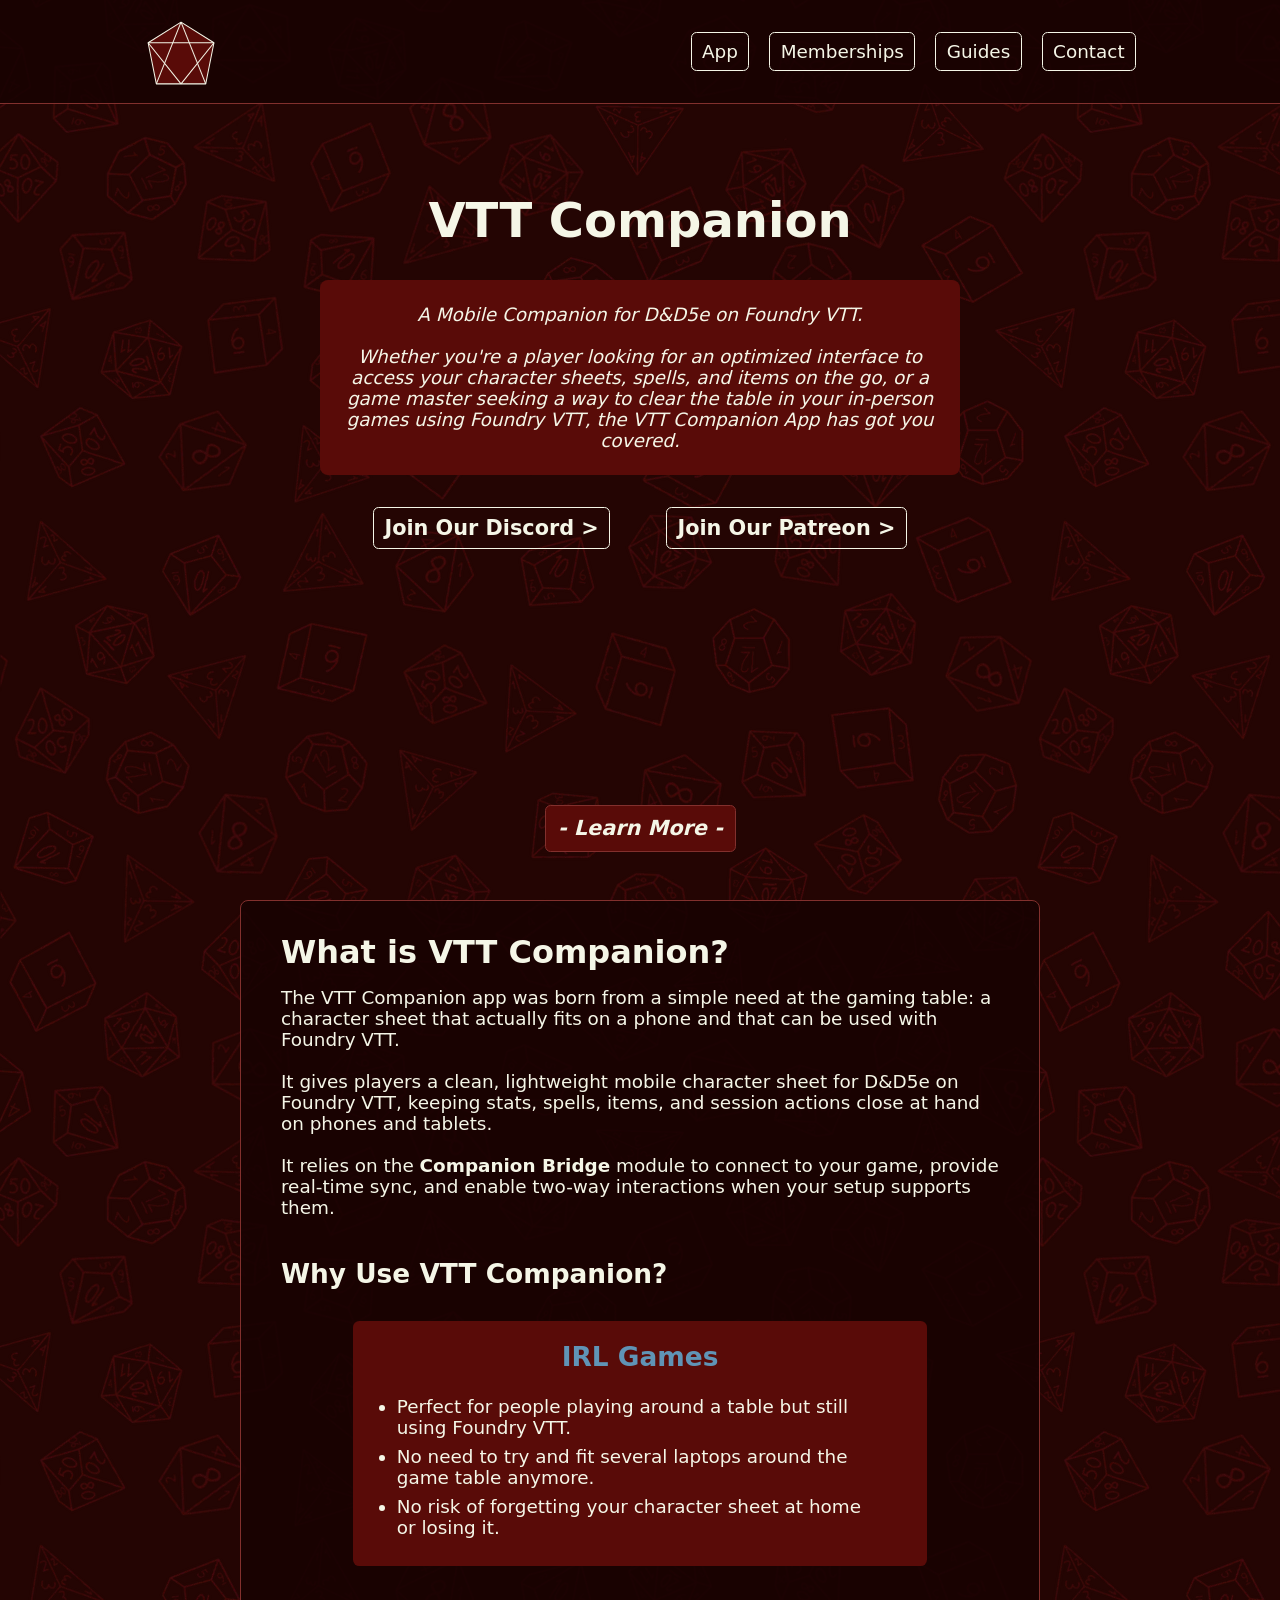
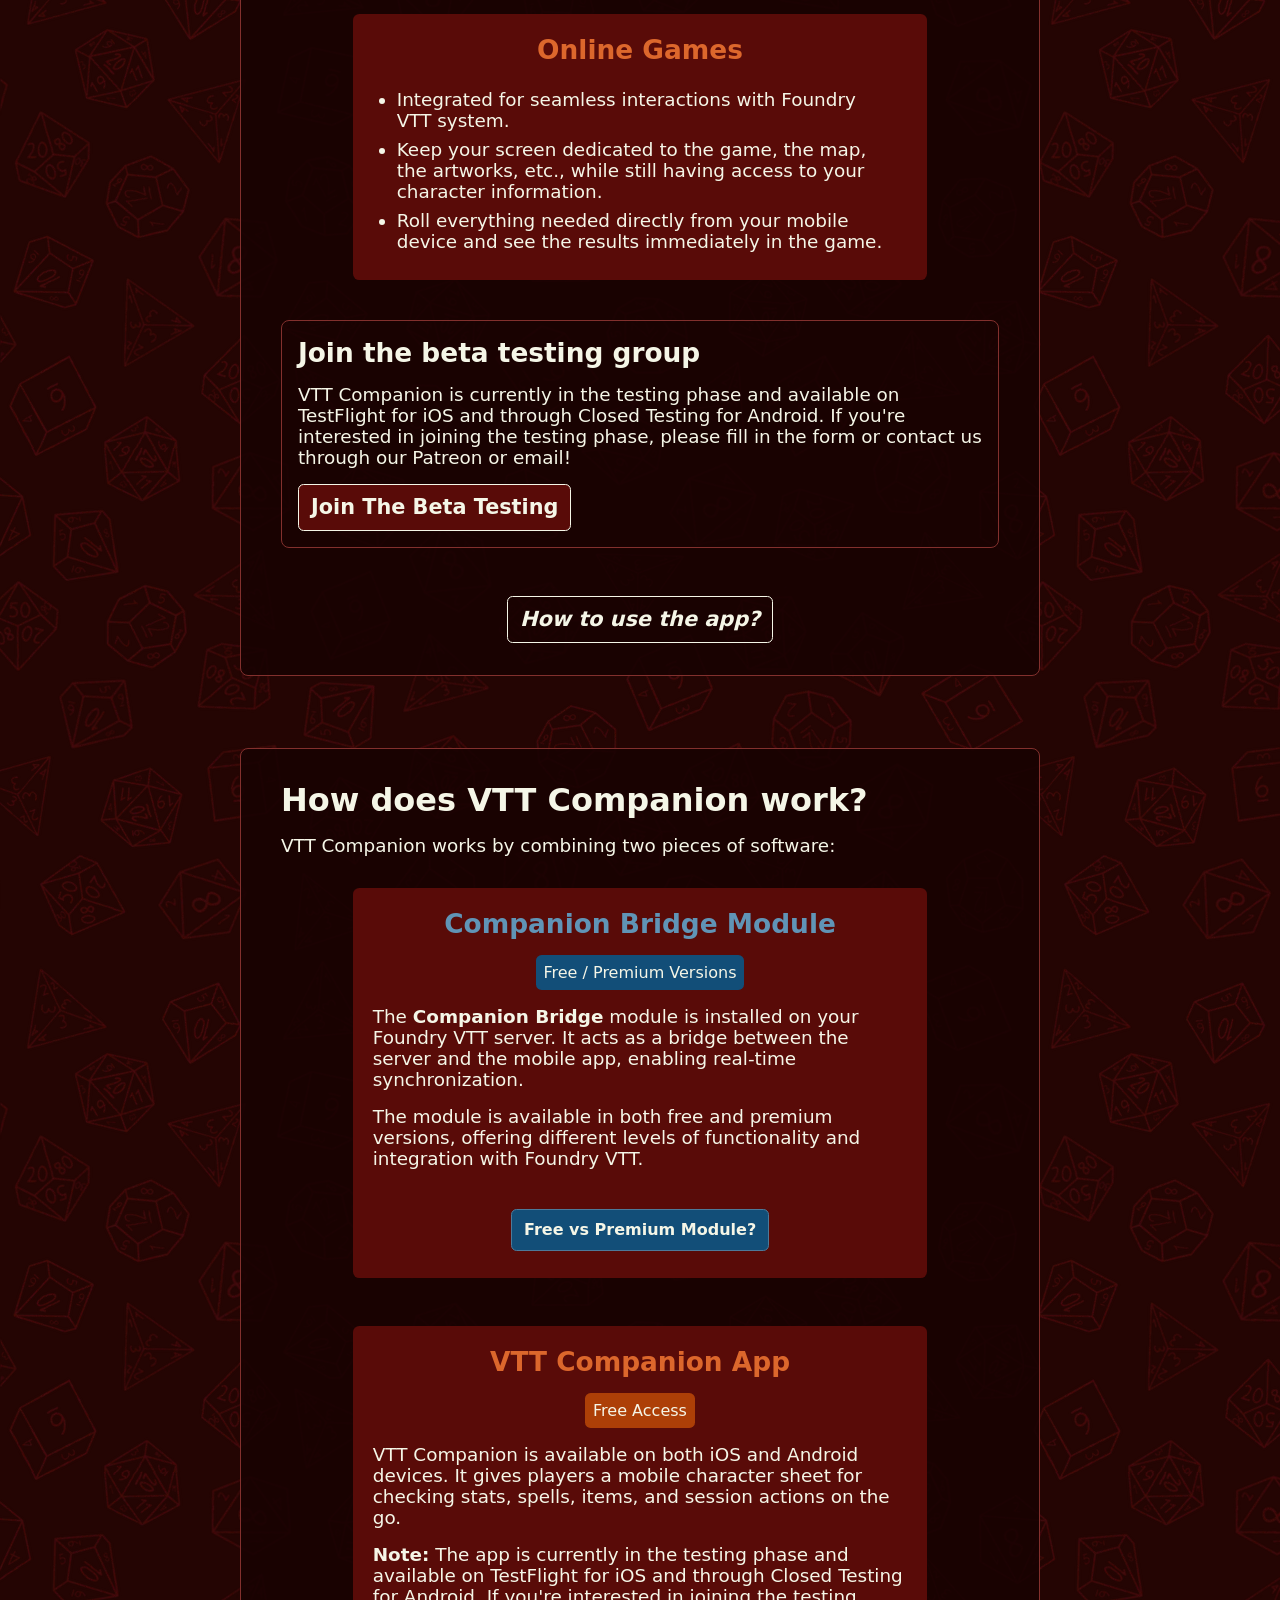
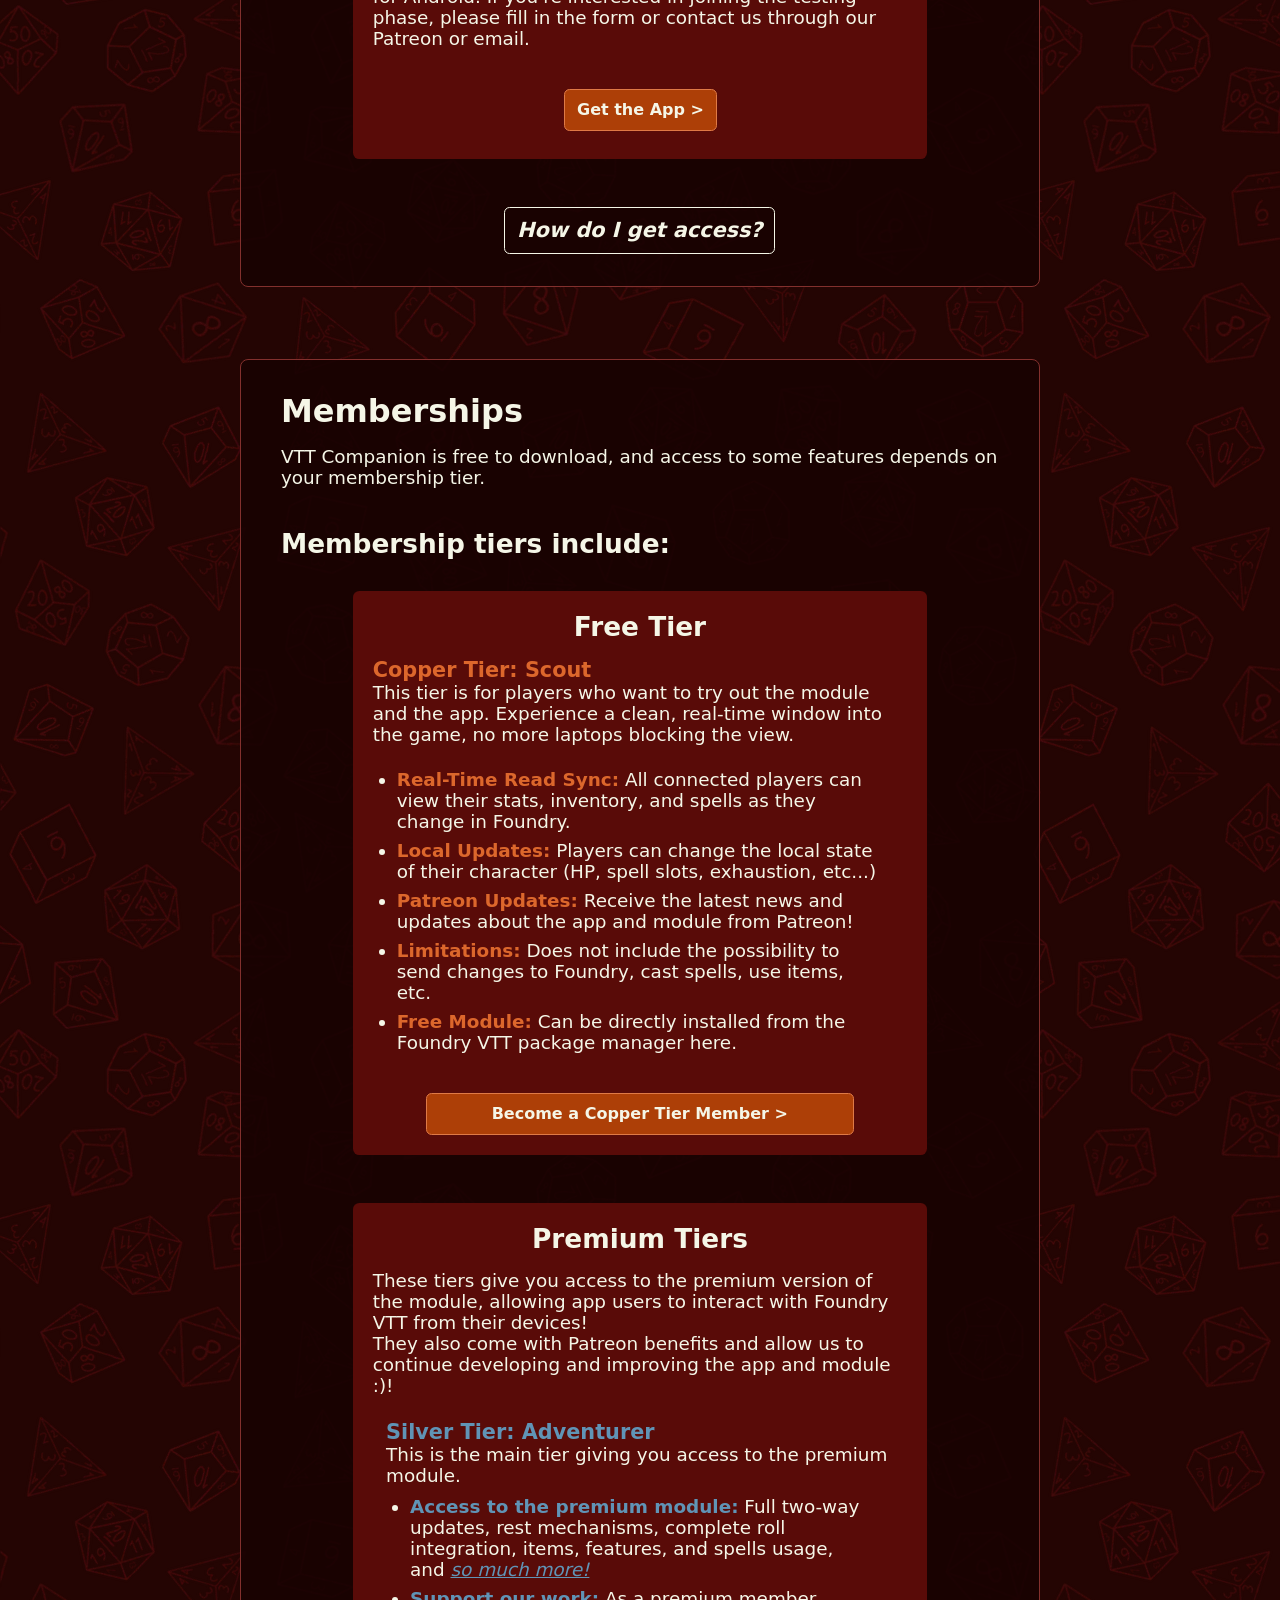
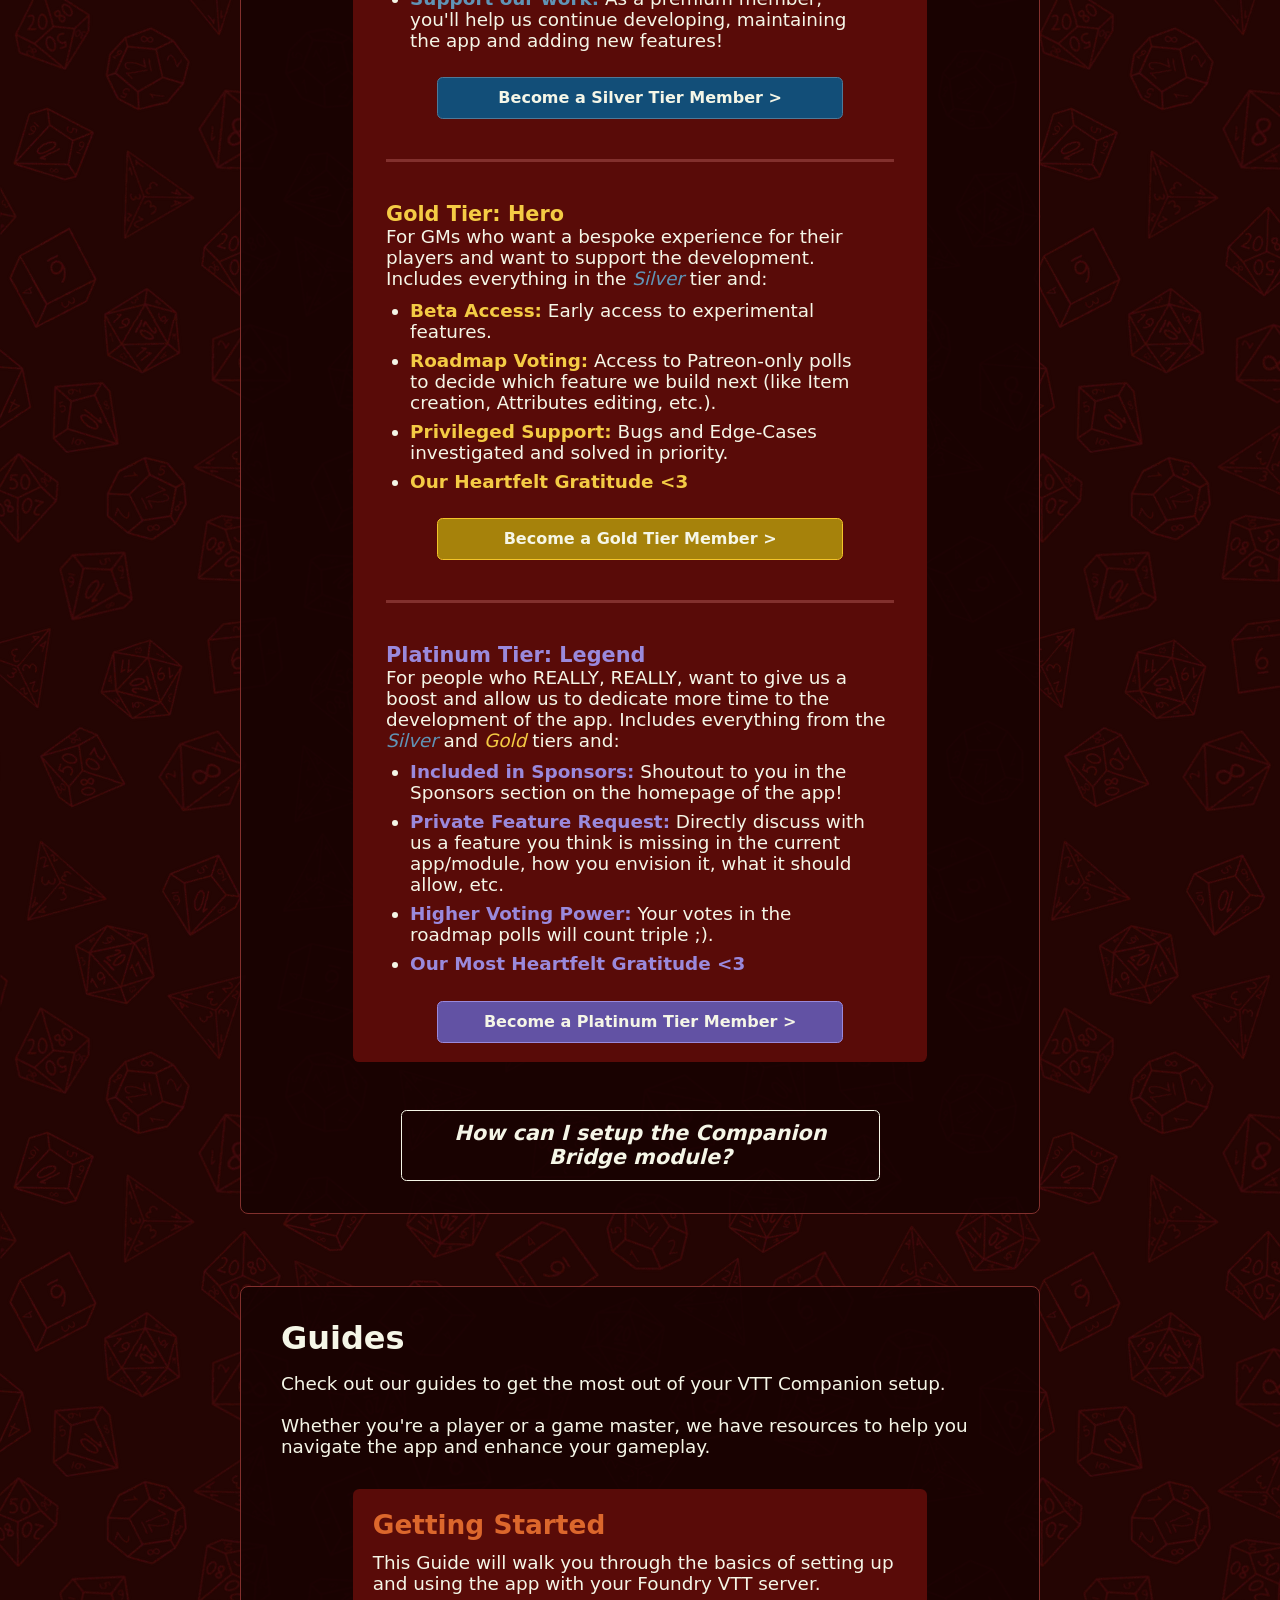
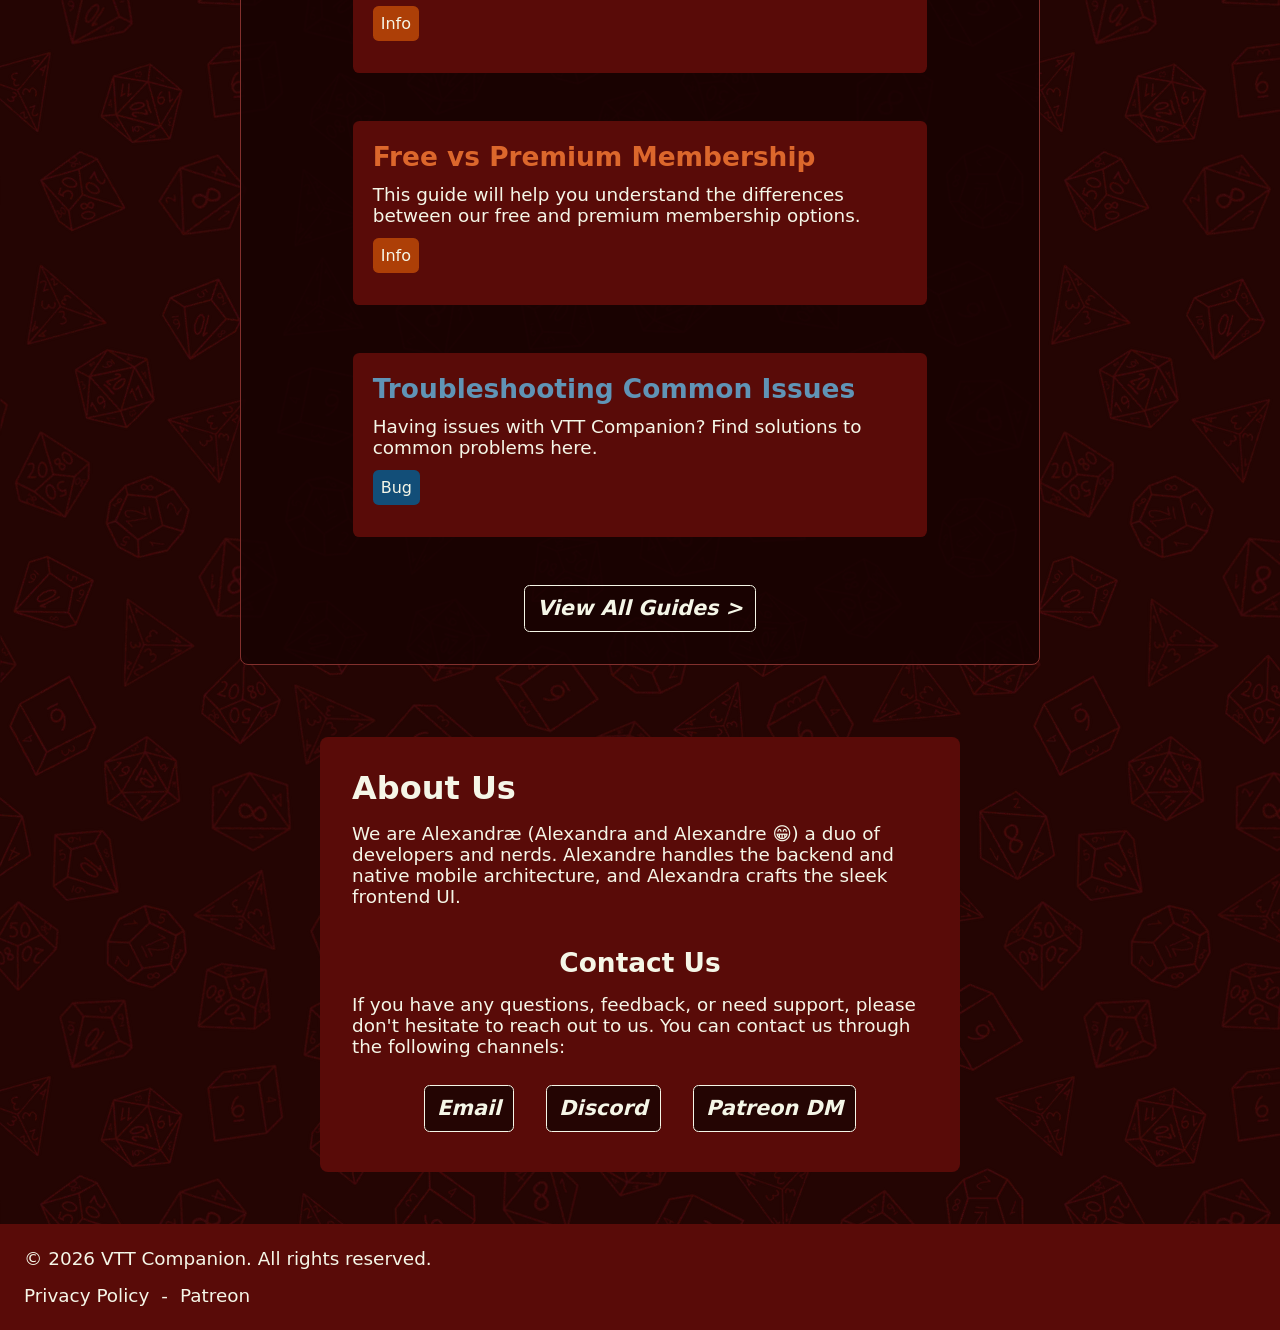
==== index.html @ 0460a2d2 "updated patreon link" ====
<!DOCTYPE html>
<html lang="en">
<head>
    <meta charset="UTF-8">
    <meta name="viewport" content="width=device-width, initial-scale=1.0" />
    <link rel="stylesheet" href="styles-min.css?v=3" />
    <title>VTT Companion</title>
    <meta name="description" content="The mobile character sheet for Foundry VTT DnD5e players. Access your stats, spells, and items on an interface designed specifically for phones and tablets." />
    <link rel="icon" type="image/svg+xml" href="img/logo.svg">
    <meta name="theme-color" content="var(--bg-color)">
</head>

<body>
    <main>
        <section id="home-hero">
            <div class="home-hero-content-main">
                <header>
                    <div id="logo-login" class="logo">
                        <svg viewBox="10 -5 175 175" xmlns="http://www.w3.org/2000/svg" aria-label="VTT Companion Logo" >
                            <g fill="var(--accent-bg-1)" stroke="var(--body-txt)" stroke-width="2.5" stroke-linejoin="round" >
                                <!-- D20 Outline -->
                                <polygon points="100,10 180,60 160,160 40,160 20,60" />
                                <!-- Inner lines -->
                                <line x1="100" y1="10" x2="40" y2="160" />
                                <line x1="100" y1="10" x2="160" y2="160" />
                                <line x1="20" y1="60" x2="180" y2="60" />
                                <line x1="20" y1="60" x2="100" y2="160" />
                                <line x1="180" y1="60" x2="100" y2="160" />
                            </g>

                            <!-- Center letters -->
                            <!-- <g fill="var(--body-txt)" font-weight="450" text-anchor="middle" dominant-baseline="middle">
                                <text x="100" y="82">V</text>
                                <text x="100" y="107">C</text>
                                <text x="100" y="132">S</text>
                            </g> -->
                        </svg>
                    </div>
                    
                    <nav>
                        <!-- <a href="index.html" class="nav-btn">Home</a> -->
                        <a href="#home-info" class="nav-btn">App</a>
                        <a href="#home-memberships" class="nav-btn">Memberships</a>
                        <a href="#home-guides" class="nav-btn">Guides</a>
                        <a href="#home-about-contact" class="nav-btn">Contact</a>
                    </nav>
                </header>

                <h1 class="hero-title">VTT Companion</h1>
                <p class="hero-subtitle">
                    A Mobile Companion for D&D5e on Foundry VTT.
                    <br><br>
                    Whether you're a player looking for an optimized interface to access your character sheets, spells, and items on the go, or a game master seeking a way to clear the table in your in-person games using Foundry VTT, the VTT Companion App has got you covered.
                </p>

                <div class="hero-btns">
                    <a href="https://discord.gg/ZnS2VMjq" target="_blank" class="a-btn nav-btn">Join Our Discord ></a>
                    <a href="https://www.patreon.com/vttcompanionapp" target="_blank" class="a-btn nav-btn">Join Our Patreon ></a>
                </div>
                
            </div>

            <a href="#home-info" class="a-btn next-btn">- Learn More -</a>
        </section>

        <section id="home-info">
            <div class="home-sections">
                <h2 class="home-section-intro-title">What is VTT Companion?</h2>
                <p>
                    The VTT Companion app was born from a simple need at the gaming table: a character sheet that actually fits on a phone and that can be used with Foundry VTT.
                    <br><br>
                    It gives players a clean, lightweight mobile character sheet for D&D5e on Foundry VTT, keeping stats, spells, items, and session actions close at hand on phones and tablets.
                    <br><br>
                    It relies on the <span class="bold">Companion Bridge</span> module to connect to your game, provide real-time sync, and enable two-way interactions when your setup supports them.
                </p>
            </div>

            <div class="home-sections">
                <h3 class="home-section-intro-title">Why Use VTT Companion?</h3>
                <div class="home-section-details">
                    <div class="home-section-details-section">
                        <h3 class="home-section-details-section-title title1">IRL Games</h3>
                        <ul class="home-section-details-section-list">
                            <li>Perfect for people playing around a table but still using Foundry VTT.</li>
                            <li>No need to try and fit several laptops around the game table anymore.</li>
                            <li>No risk of forgetting your character sheet at home or losing it.</li>
                        </ul>
                    </div>

                    <div class="home-section-details-section">
                        <h3 class="home-section-details-section-title title2">Online Games</h3>
                        <ul class="home-section-details-section-list">
                            <li>Integrated for seamless interactions with Foundry VTT system.</li>
                            <li>Keep your screen dedicated to the game, the map, the artworks, etc., while still having access to your character information.</li>
                            <li>Roll everything needed directly from your mobile device and see the results immediately in the game.</li>
                        </ul>
                    </div>
                </div>
            </div>

            <div class="home-sections beta-section">
                <h3 class="home-section-intro-title">Join the beta testing group</h3>
                <p>
                    VTT Companion is currently in the testing phase and available on TestFlight for iOS and through Closed Testing for Android. If you're interested in joining the testing phase, please fill in the form or contact us through our Patreon or email!
                </p>

                <a href="https://tally.so/r/2EJdXp" target="_blank" class="a-btn btn5 beta-btn">Join The Beta Testing</a>
            </div>

            <a href="#home-use" class="a-btn next-btn">How to use the app?</a>
        </section>

        <section id="home-use">
            <div class="home-sections">
                <h2 class="home-section-intro-title">How does VTT Companion work?</h2>
                <p>VTT Companion works by combining two pieces of software:</p>
            
                <div class="home-section-details">
                    <div class="home-section-details-section">
                        <h3 class="home-section-details-section-title title1">Companion Bridge Module</h3>
                        <p class="tag tag1">Free / Premium Versions</p>
                        <p>The <span class="bold">Companion Bridge</span> module is installed on your Foundry VTT server. It acts as a bridge between the server and the mobile app, enabling real-time synchronization.</p>
                        <p>The module is available in both free and premium versions, offering different levels of functionality and integration with Foundry VTT.</p>
                        <a href="free-vs-premium.html" class="a-btn btn1" target="_blank">Free vs Premium Module?</a>
                    </div>

                    <div class="home-section-details-section">
                        <h3 class="home-section-details-section-title title2">VTT Companion App</h3>
                        <p class="tag tag2">Free Access</p>
                        <p>VTT Companion is available on both iOS and Android devices. It gives players a mobile character sheet for checking stats, spells, items, and session actions on the go.</p>
                        <p><span class="bold">Note:</span> The app is currently in the testing phase and available on TestFlight for iOS and through Closed Testing for Android. If you're interested in joining the testing phase, please fill in the form or contact us through our Patreon or email.</p>
                        <a href="#home-about-contact" class="a-btn btn2">Get the App ></a>
                    </div>
                </div>
            </div>

            <a href="#home-memberships" class="a-btn next-btn">How do I get access?</a>
        </section>

        <section id="home-memberships">
            <div class="home-sections">
                <h2 class="home-section-intro-title">Memberships</h2>
                <p>VTT Companion is free to download, and access to some features depends on your membership tier.</p>
            </div>

            <div class="home-sections">
                <h3 class="home-section-intro-title">Membership tiers include:</h3>
                <div class="home-section-details">
                    <div class="home-section-details-section">
                        <h3 class="home-section-details-section-title">Free Tier</h3>
                        <p><span class="bold title2 h4">Copper Tier: Scout</span><br>This tier is for players who want to try out the module and the app. Experience a clean, real-time window into the game, no more laptops blocking the view.</p>
                        <ul class="home-section-details-section-list">
                            <li><span class="title2 bold">Real-Time Read Sync:</span> All connected players can view their stats, inventory, and spells as they change in Foundry.</li>
                            <li><span class="title2 bold">Local Updates:</span> Players can change the local state of their character (HP, spell slots, exhaustion, etc...)</li>
                            <li><span class="title2 bold">Patreon Updates:</span> Receive the latest news and updates about the app and module from Patreon!</li>
                            <li><span class="title2 bold">Limitations:</span> Does not include the possibility to send changes to Foundry, cast spells, use items, etc.</li>
                            <li><span class="title2 bold">Free Module:</span> Can be directly installed from the Foundry VTT package manager <a href="https://foundryvtt.com/packages/companion-bridge-free" target="_blank">here</a>.</li>
                        </ul>
                        <a href="https://www.patreon.com/15740411/join" target="_blank" class="a-btn btn2">Become a Copper Tier Member ></a>
                    </div>

                    <div class="home-section-details-section">
                        <h3 class="home-section-details-section-title">Premium Tiers</h3>
                        <p>
                            These tiers give you access to the premium version of the module, allowing app users to interact with Foundry VTT from their devices!
                            <br>
                            They also come with Patreon benefits and allow us to continue developing and improving the app and module :)!
                        </p>

                        <div class="tiers-section margin-top-minus">
                            <p><span class="bold title1 h4">Silver Tier: Adventurer</span><br>This is the main tier giving you access to the premium module.</p>

                            <ul class="home-section-details-section-list">
                                <li><span class="bold title1">Access to the premium module:</span> Full two-way updates, rest mechanisms, complete roll integration, items, features, and spells usage, and <a href="free-vs-premium.html" target="_blank" style="text-decoration: underline; color: var(--accent-txt-3); font-style: italic;">so much more!</a></li>
                                <li><span class="bold title1">Support our work:</span> As a premium member, you'll help us continue developing, maintaining the app and adding new features!</li>
                            </ul>

                            <a href="https://www.patreon.com/15740411/join" target="_blank" class="a-btn btn1">Become a Silver Tier Member ></a>
                        </div>

                        <hr>

                        <div class="tiers-section">
                            <p><span class="bold title3 h4">Gold Tier: Hero</span><br>For GMs who want a bespoke experience for their players and want to support the development. Includes everything in the <span style="font-style: italic;" class="title1">Silver</span> tier and:</p>

                            <ul class="home-section-details-section-list">
                                <li><span class="bold title3">Beta Access:</span> Early access to experimental features.</li>
                                <li><span class="bold title3">Roadmap Voting:</span> Access to Patreon-only polls to decide which feature we build next  (like Item creation, Attributes editing, etc.).</li>
                                <li><span class="bold title3">Privileged Support:</span> Bugs and Edge-Cases investigated and solved in priority.</li>
                                <li><span class="bold title3">Our Heartfelt Gratitude &lt;3</span></li>
                            </ul>

                            <a href="https://www.patreon.com/15740411/join" target="_blank" class="a-btn btn3">Become a Gold Tier Member ></a>
                        </div>

                        <hr>

                        <div class="tiers-section">
                            <p><span class="bold title4 h4">Platinum Tier: Legend</span><br>For people who REALLY, REALLY, want to give us a boost and allow us to dedicate more time to the development of the app. Includes everything from the <span style="font-style: italic;" class="title1">Silver</span> and <span style="font-style: italic;" class="title3">Gold</span> tiers and:</p>

                            <ul class="home-section-details-section-list">
                                <li><span class="bold title4">Included in Sponsors:</span> Shoutout to you in the Sponsors section on the homepage of the app!</li>
                                <li><span class="bold title4">Private Feature Request:</span> Directly discuss with us a feature you think is missing in the current app/module, how you envision it, what it should allow, etc.</li>
                                <li><span class="bold title4">Higher Voting Power:</span> Your votes in the roadmap polls will count triple ;&#41.</li>
                                <li><span class="bold title4">Our Most Heartfelt Gratitude &lt;3</span></li>
                            </ul>

                            <a href="https://www.patreon.com/15740411/join" target="_blank" class="a-btn btn4">Become a Platinum Tier Member ></a>
                        </div>
                    </div>
                </div>
            </div>
 
            <a href="#home-guides" class="a-btn next-btn">How can I setup the <span class="bold">Companion Bridge</span> module?</a>
        </section>

        <section id="home-guides">
            <div class="home-sections">
                <h2 class="home-section-intro-title">Guides</h2>
                <p>
                    Check out our guides to get the most out of your VTT Companion setup.
                    <br><br>
                    Whether you're a player or a game master, we have resources to help you navigate the app and enhance your gameplay.
                </p>
            
                <div class="home-section-details">
                    <div class="home-section-details-section info">
                        <a href="getting-started.html">
                            <h3 class="home-section-details-section-title">Getting Started</h3>
                        </a>
                        <p>This Guide will walk you through the basics of setting up and using the app with your Foundry VTT server.</p>
                        <div class="tags">
                            <p class="tag">Info</p>
                        </div>
                    </div>
                    <div class="home-section-details-section info">
                        <a href="free-vs-premium.html">
                            <h3 class="home-section-details-section-title">Free vs Premium Membership</h3>
                        </a>
                        <p>This guide will help you understand the differences between our free and premium membership options.</p>
                        <div class="tags">
                            <p class="tag">Info</p>
                        </div>
                    </div>
                    <div class="home-section-details-section bug">
                        <a href="troubleshooting.html">
                            <h3 class="home-section-details-section-title">Troubleshooting Common Issues</h3>
                        </a>
                        <p>Having issues with VTT Companion? Find solutions to common problems here.</p>
                        <div class="tags">
                            <p class="tag">Bug</p>
                        </div>
                    </div>
                </div>
            </div>

            <a href="guides.html" class="a-btn next-btn">View All Guides ></a>

        </section>

        <section id="home-about-contact">
            <div class="home-sections">
                <h2 class="home-section-intro-title">About Us</h2>
                <p>We are Alexandræ (Alexandra and Alexandre 😁) a duo of developers and nerds. Alexandre handles the backend and native mobile architecture, and Alexandra crafts the sleek frontend UI.</p>
            </div>
            
            <div class="home-sections">
                <h3 class="home-section-intro-title contact-us-title">Contact Us</h3>
                <p>If you have any questions, feedback, or need support, please don't hesitate to reach out to us. You can contact us through the following channels:</p>
                <div class="contact-btns">
                    <a class="a-btn next-btn" href="mailto:foundrycompanionapp@gmail.com">Email</a>
                    <a class="a-btn next-btn" href="https://discord.gg/ZnS2VMjq" target="_blank">Discord</a>
                    <a class="a-btn next-btn" href="https://www.patreon.com/vttcompanionapp" target="_blank">Patreon DM</a>
                </div>
            </div>
        </section>
    </main>

    <footer>
        <p>&copy; 2026 VTT Companion. All rights reserved.</p>
        <div class="footer-links">
            <a href="privacy.html">Privacy Policy</a>
            <p>-</p>
            <a href="https://www.patreon.com/vttcompanionapp" target="_blank">Patreon</a>
        </div>
    </footer>
</body>

</html>
---- styles-min.css ----
:root{--accent-bg-1:#590b08;--accent-bg-1-opaque:#590b0896;--accent-bg-2:#ad3f07;--accent-bg-2-opaque:#ad3e0763;--accent-bg-3:#ae8704;--accent-bg-3-opaque:#ae8604d5;--accent-bg-4:#124e78;--accent-bg-4-opaque:#124e78c6;--accent-txt-1:#f4cb44;--accent-txt-2:#dc672c;--accent-txt-3:#6094b6;--accent-txt-4:#9a89dc;--body-bg:#240503;--body-bg-opaque:#180202dc;--body-txt:#f5f6e7;--border-1:#82302d;--border-2:#df7a46;--border-3:#f3c429;--border-4:#4d7a99;--btn-bg-1:#ad3f07;--btn-bg-2:#a6820b;--btn-bg-3:#124e78;--btn-bg-4:#914a47;--btn-bg-5:#6252a4;--btn-txt:#f5f6e7;--danger-border:#ff0000;--danger-txt:#ff0000;}*{color:var(--body-txt);font-family:system-ui,-apple-system,BlinkMacSystemFont,'Segoe UI',Roboto,sans-serif;margin:0;padding:0;box-sizing:border-box;}html{scroll-padding-top:10px;scroll-behavior:smooth;}body{display:flex;flex-direction:column;min-height:100dvh;background-color:var(--body-bg);background-image:url(img/bg-general-100-3.webp);background-repeat:repeat;}main{flex-grow:1;}section{display:flex;flex-direction:column;align-items:center;gap:2rem;padding:1.5rem 0;}section:not(#home-hero,#home-about-contact,#privacy-section,#guides,.guide){width:92.5%;max-width:50rem;margin:0 auto 3.25rem;background-color:var(--body-bg-opaque);border:.1rem solid var(--border-1);border-radius:.5rem;}h1{font-size:clamp(2rem,6vw,3rem);}h2{font-size:clamp(1.6rem,4vw,2rem);}h3{font-size:clamp(1.25rem,3vw,1.65rem);}h4,.h4{font-size:clamp(1rem,3vw,1.3rem);}a,p,li,table{font-size:clamp(.9rem,2vw,1.15rem);text-decoration:none;}.a-btn,button{font-weight:550;font-size:clamp(1.05rem,2vw,1.3rem);padding:.65rem .75rem;border:none;border-radius:.35rem;cursor:pointer;background:transparent;transition:background-color .2s ease,transform .1s ease;will-change:transform;text-decoration:none;}.a-btn:active,button:active{transform:scale(.96);opacity:.75;}.next-btn{border:.1rem solid var(--btn-txt);max-width:60%;text-align:center;font-style:italic;margin-top:.5rem;}.next-btn:hover{background-color:var(--accent-bg-1);}.a-btn:hover,button:hover{text-decoration:underline;}.bold{font-weight:bold;}.italic{font-style:italic;}.title1{color:var(--accent-txt-3);}.title2{color:var(--accent-txt-2);}.title3{color:var(--accent-txt-1);}.title4{color:var(--accent-txt-4);}.btn1{background-color:var(--btn-bg-3);border:.1rem solid var(--border-4);}.btn2{background-color:var(--btn-bg-1);border:.1rem solid var(--border-2);}.btn3{background-color:var(--btn-bg-2);border:.1rem solid var(--border-3);}.btn4{background-color:var(--btn-bg-5);border:.1rem solid var(--accent-txt-4);}.btn5{background-color:var(--accent-bg-1);border:.1rem solid var(--btn-txt);margin-top:1rem;}.btn5:hover{background-color:var(--body-bg-opaque);}#home-hero{display:flex;flex-direction:column;align-items:center;height:100dvh;padding:0;text-align:center;}.home-hero-content-main{flex-grow:1;display:flex;flex-direction:column;align-items:center;gap:2rem;}header{display:flex;justify-content:space-between;align-items:center;width:100%;padding:.5rem 0;background-color:var(--body-bg-opaque);border-bottom:.1rem solid var(--border-1);}.logo{position:absolute;margin:1rem;width:4.5rem;height:4.5rem;font-size:1.15rem;}nav{display:flex;justify-content:flex-end;align-items:center;flex-wrap:wrap;gap:1.25rem;width:70%;margin:1.5rem 1rem 1.5rem auto;}.nav-btn{padding:.5rem .65rem;border:.1rem solid var(--btn-txt);border-radius:.35rem;}.nav-btn:hover{background-color:var(--accent-bg-1);}.hero-title{margin:1rem 3rem 0;}.hero-subtitle{font-style:italic;margin:0 auto;padding:1.5rem 1.25rem;width:85%;background-color:var(--accent-bg-1);border-radius:.5rem;}#home-hero .next-btn{background-color:var(--accent-bg-1);border:.1rem solid var(--border-1);margin-bottom:3rem;}#home-hero .next-btn:hover{background-color:var(--body-bg);border-color:var(--btn-txt);}.hero-btns{display:flex;justify-content:center;align-items:center;flex-wrap:wrap;gap:1.5rem 3.5rem;}.home-sections{width:90%;margin:0 auto .5rem;}.home-section-intro-title{margin-bottom:1rem;}.home-section-details{display:flex;flex-direction:column;align-items:center;gap:2rem;margin:0 auto;width:95%;}.home-section-details-section{display:flex;flex-direction:column;align-items:center;gap:1rem;background-color:var(--accent-bg-1);border-radius:.4rem;padding:1.25rem;width:100%;}.home-section-details-section-title{font-weight:bold}.home-section-details-section-list{padding:0 1.5rem;}.home-section-details-section-list li{margin:.5rem 0;}.beta-section{display:flex;flex-direction:column;align-items:flex-start;gap:0;padding:1rem;border:.1rem solid var(--border-1);border-radius:.5rem;}#home-use .home-section-details,#home-guides .home-section-details{margin-top:1.75rem;}.tags{display:flex;justify-content:flex-start;align-items:center;flex-wrap:wrap;gap:.5rem;margin-bottom:.75rem;}.tag{padding:.5rem;border-radius:.35rem;font-size:clamp(.85rem,2vw,1rem);}#home-use .home-section-details .a-btn{margin:1.5rem 0 .5rem;font-size:clamp(.85rem,2vw,1rem);}#home-use .home-section-details .a-btn:hover{background-color:transparent;}#home-memberships .home-section-details-section .a-btn{font-size:clamp(.85rem,2vw,1rem);margin-top:1rem;text-align:center;width:80%;}#home-memberships .home-section-details-section .a-btn:hover{background-color:transparent;}.tiers-section{display:flex;flex-direction:column;align-items:flex-start;width:95%;gap:.15rem}.tiers-section a{margin:0 auto;}#home-guides .home-section-details-section{align-items:flex-start;gap:.75rem;}.tag1{background-color:var(--accent-bg-4);}.tag2{background-color:var(--accent-bg-2);}#home-about-contact{width:85%;max-width:40rem;margin:2rem auto 3.25rem;border:none;background-color:var(--accent-bg-1);border-radius:.5rem;}.contact-us-title{text-align:center;}.contact-btns{display:flex;justify-content:center;align-items:center;flex-wrap:wrap;gap:1rem 2rem;margin-top:1.25rem;}.contact-btns a{background-color:var(--body-bg);}footer{display:flex;flex-direction:column;align-items:flex-start;gap:1rem;padding:1rem;background-color:var(--accent-bg-1);}.footer-links{display:flex;justify-content:flex-start;align-items:center;gap:.75rem;}.footer-links a:hover{text-decoration:underline;color:var(--body-bg-opaque);}#privacy-section,#guides,.guide{align-items:flex-start;gap:1rem;width:90%;max-width:50rem;margin:0 auto 2rem;border:none;}#privacy-section{width:85%;}#privacy-section h1,#guides h1{margin-top:2rem;}#privacy-section h2:first-of-type{margin-top:1.5rem;}.margin{margin-bottom:1rem;}hr{border-top:.2rem solid var(--border-1);border-bottom:none;border-right:none;border-left:none;width:95%;min-width:min-content;margin:1.5rem auto}#guides-section{display:flex;justify-content:center;align-items:center;flex-wrap:wrap;gap:.75rem;margin:0 auto;}#guides .home-section-details-section{align-items:flex-start;margin-bottom:1rem}.tag3{background-color:var(--accent-bg-3);}#guides .next-btn{margin:0 auto;max-width:65%;}#guides .next-btn:hover{background-color:var(--body-bg);}.guide{background-color:var(--accent-bg-1);padding:1rem;margin-top:2rem;border-radius:.5rem;}.guide:first-of-type{background-color:transparent;padding:0;padding-top:1rem;margin:0 auto;}.guide a{font-size:clamp(.85rem,2vw,1rem);}.guide h3{font-style:italic;font-weight:lighter;}.info h1,.info h2,.info h3,.info span,.info th,.info li::marker{color:var(--accent-txt-2);}.info p.tag{background-color:var(--accent-bg-2);}.bug h1,.bug h2,.bug h3,.bug span,.bug th,.bug li::marker{color:var(--accent-txt-3);}.bug p.tag{background-color:var(--accent-bg-4);}.update h1,.update h2,.update h3,.update span,.update th,.update li::marker{color:var(--accent-txt-1);}.update p.tag{background-color:var(--accent-bg-3);}.guide .home-section-details-section-title{margin:.75rem 0 -.5rem;}.margin-bottom-minus{margin-bottom:-.75rem;}.margin-top-plus{margin-top:.5rem;}.margin-top-minus{margin-top:.5rem;}.table-scroll-container{width:100%;overflow-x:auto;-webkit-overflow-scrolling:touch;margin:1rem 0 .5rem;border:.1rem solid var(--border-1);border-bottom:none;border-radius:.5rem;}table{width:100%;min-width:625px;border-collapse:collapse;text-align:left;}th,td{padding:.75rem 1rem;border-bottom:.1rem solid var(--border-1);}th{background-color:var(--accent-bg-2);position:sticky;top:0}tbody tr:nth-child(even){background-color:rgba(255,255,255,.05)}@media (min-width:450px){#privacy-section,#guides,.guide{width:85%}#guides .home-section-details-section{width:90%;margin-left:auto;margin-right:auto}#home-about-contact{width:80%}}@media (min-width:550px){.hero-title{margin-top:3.5rem}.hero-subtitle{width:50%}section{padding:2rem 1rem}.home-section-details{width:80%}.guide{padding:2rem;margin:2rem auto 5rem}.guide .a-btn{margin:1rem 0}}@media (min-width:550px){#guides .home-section-details-section{width:80%}}@media (min-width:750px){section{padding:2rem 0}section:not(#home-hero,#home-about-contact,#privacy-section,#guides,.guide){margin-bottom:4.5rem}#home-info .home-section-details,#home-use .home-section-details,#home-memberships .home-section-details,#home-guides .home-section-details{gap:3rem}#guides .home-section-details-section{padding:1.5rem;margin-bottom:2rem;width:305px}.guide .home-section-details-section-title{margin-top:1.25rem}#home-about-contact{margin-top:3rem}footer{padding:1.5rem}}@media (min-width:800px){#guides .home-section-details-section{width:325px}}@media (min-width:850px){#guides .home-section-details-section{width:355px}}@media (min-width:1000px){header{padding:.5rem 3rem}.home-section-details,#home-use .home-section-details,#home-guides .home-section-details{margin-top:2rem}.guide{padding:2.5rem 3rem}.guide .a-btn{margin-top:2rem}#guides .home-section-details-section{margin-bottom:2.5rem}}@media (min-width:1250px){header{padding:.5rem 8rem}}
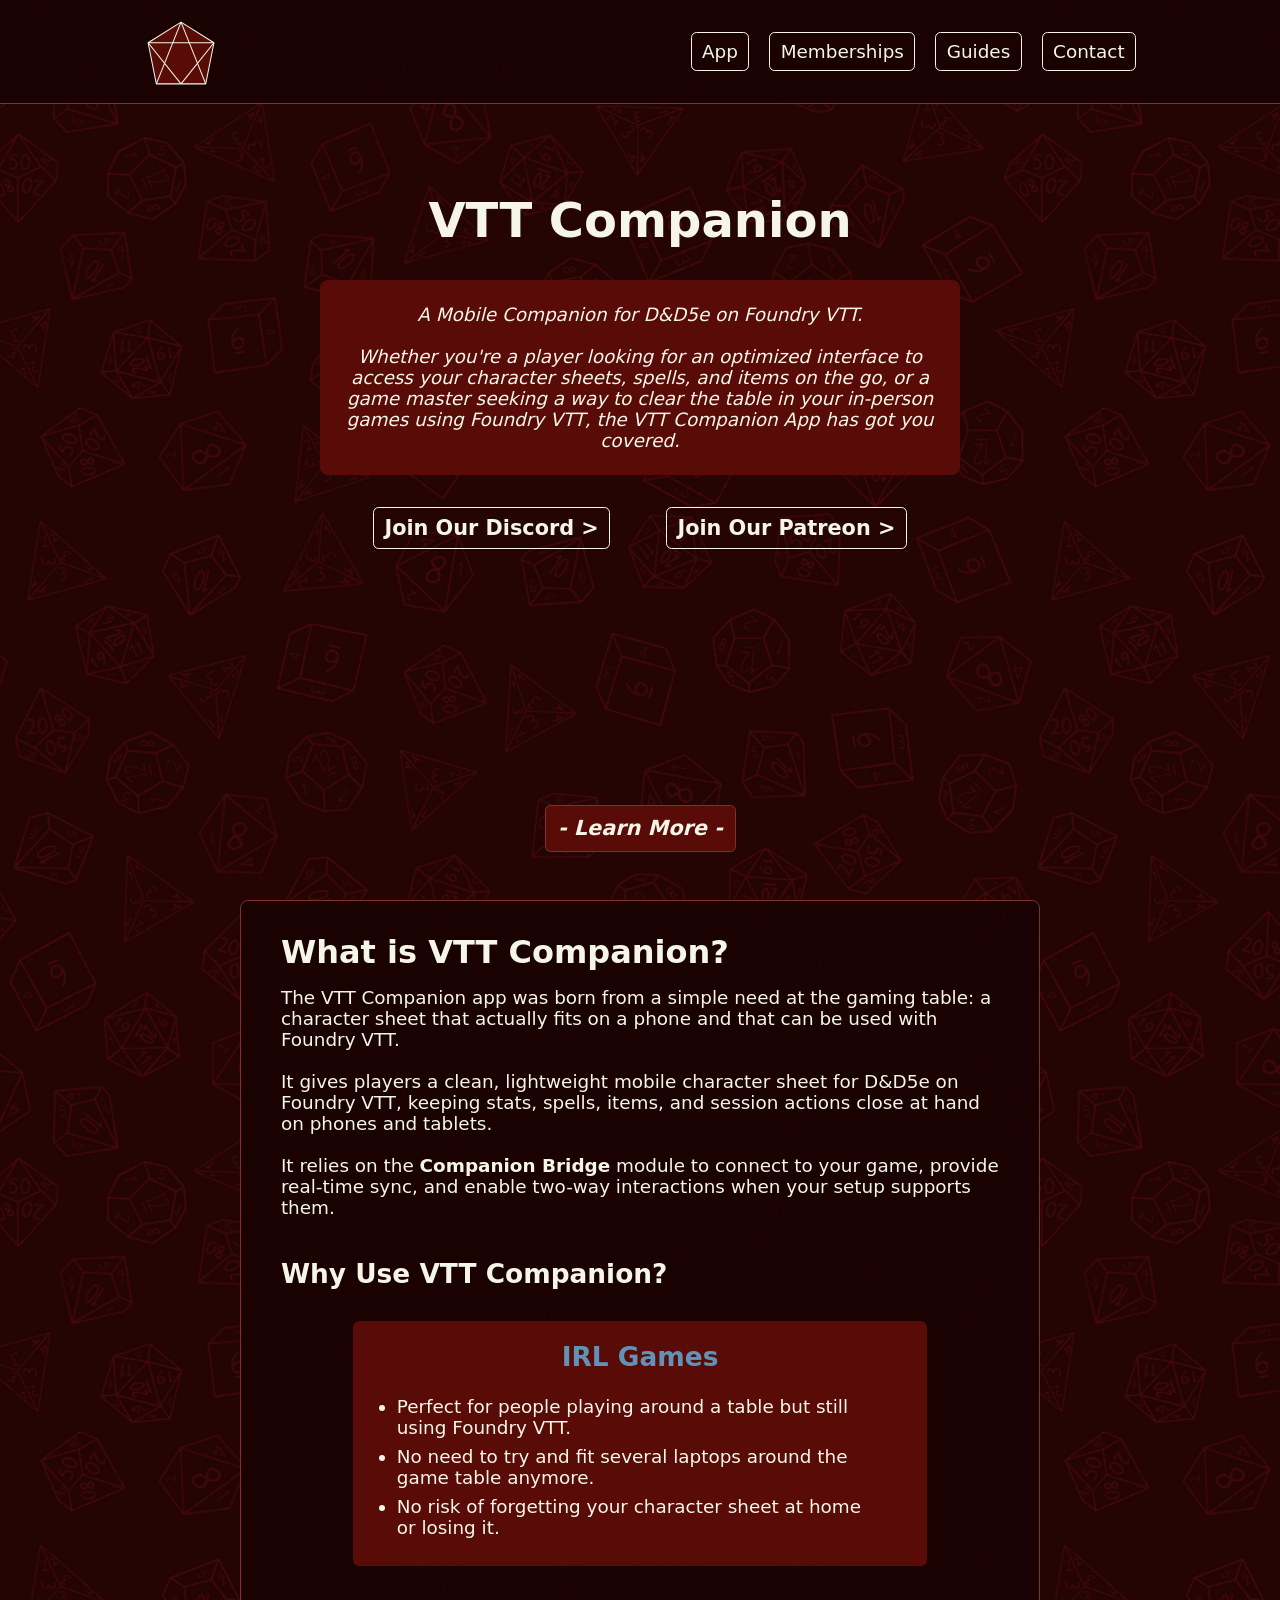
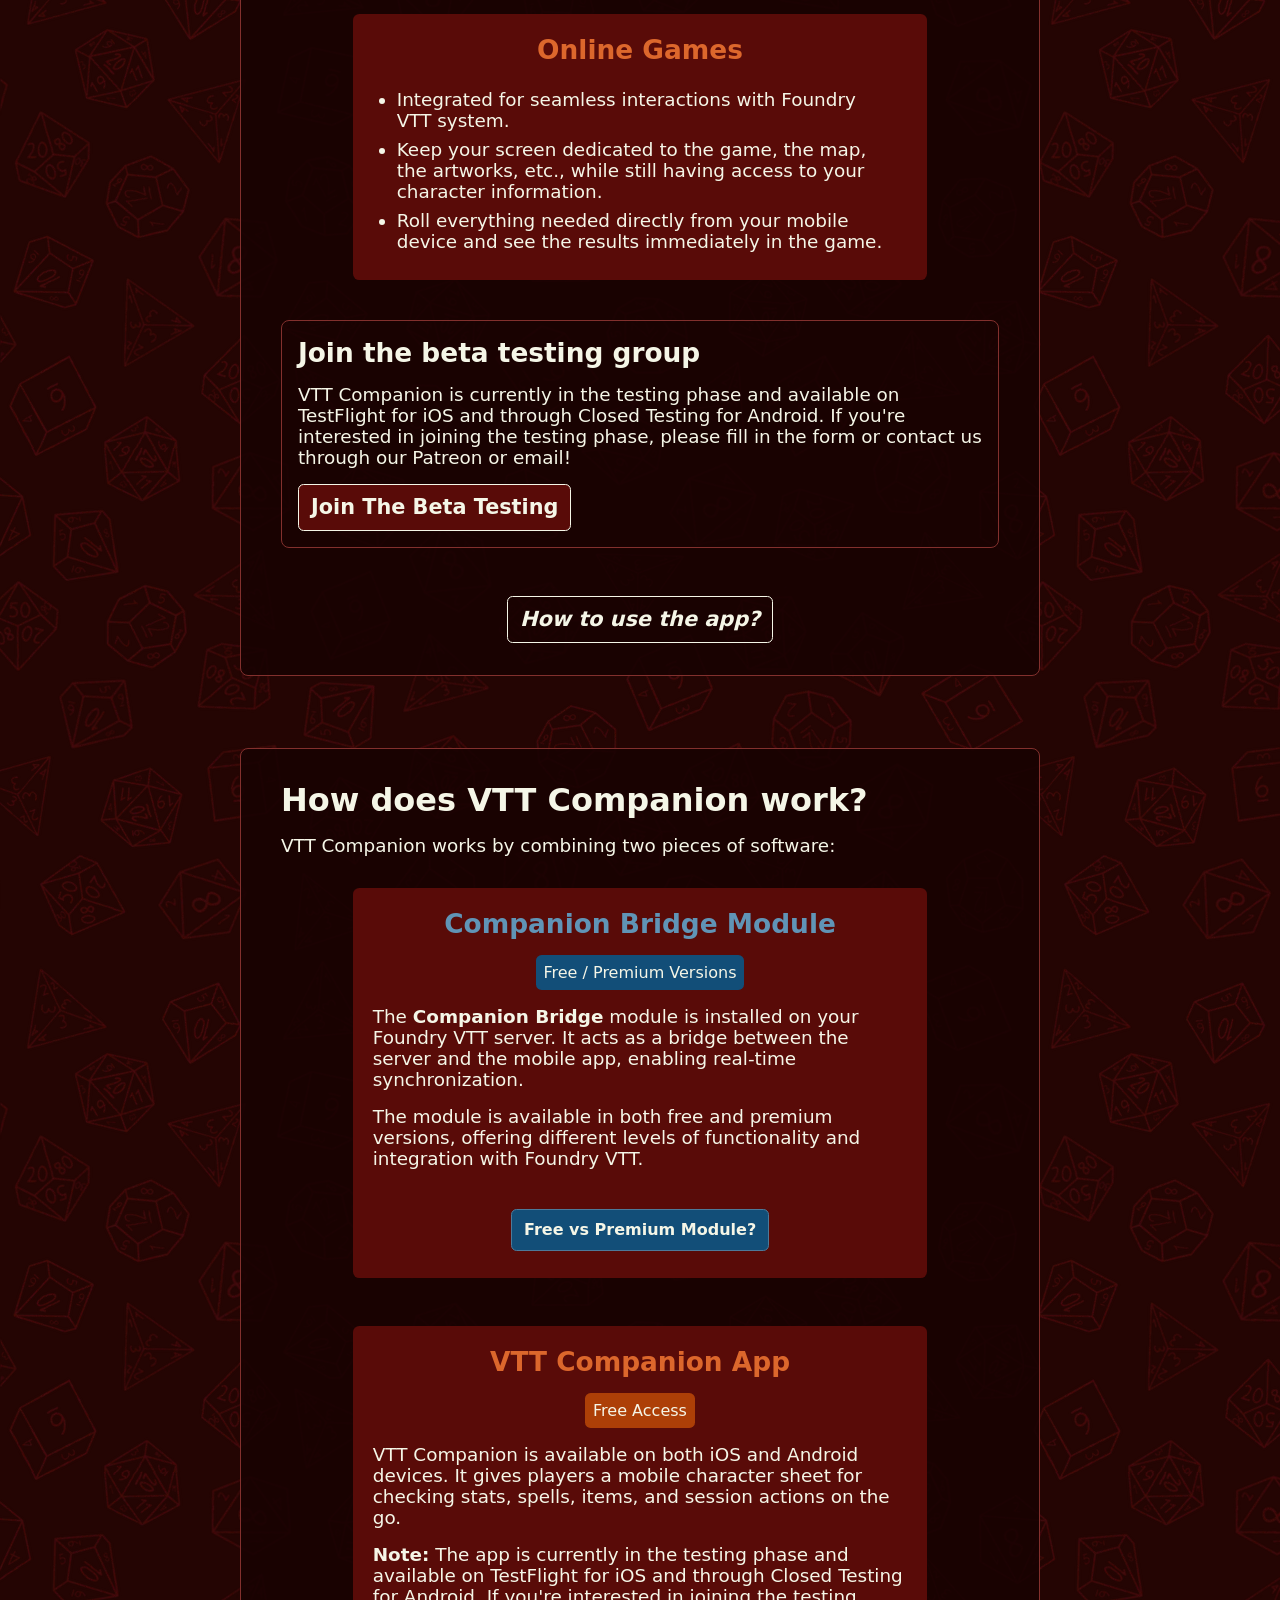
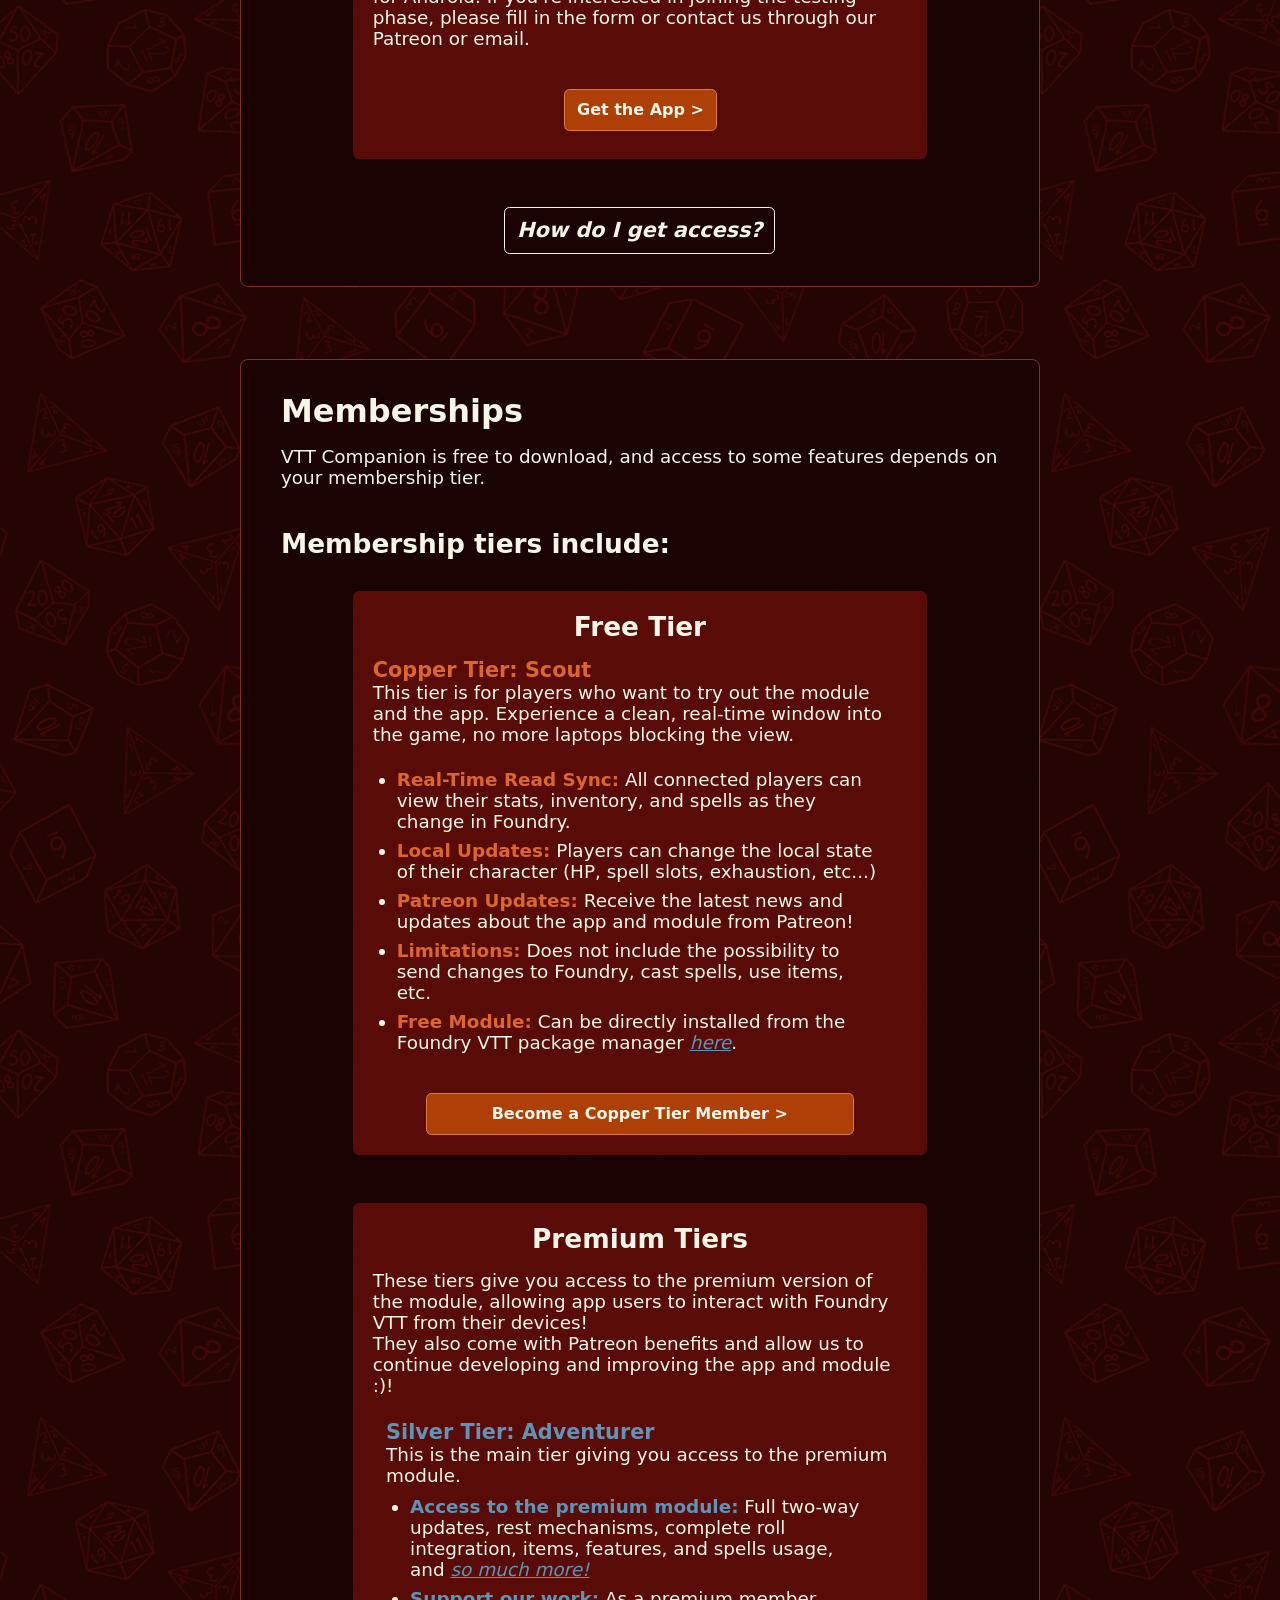
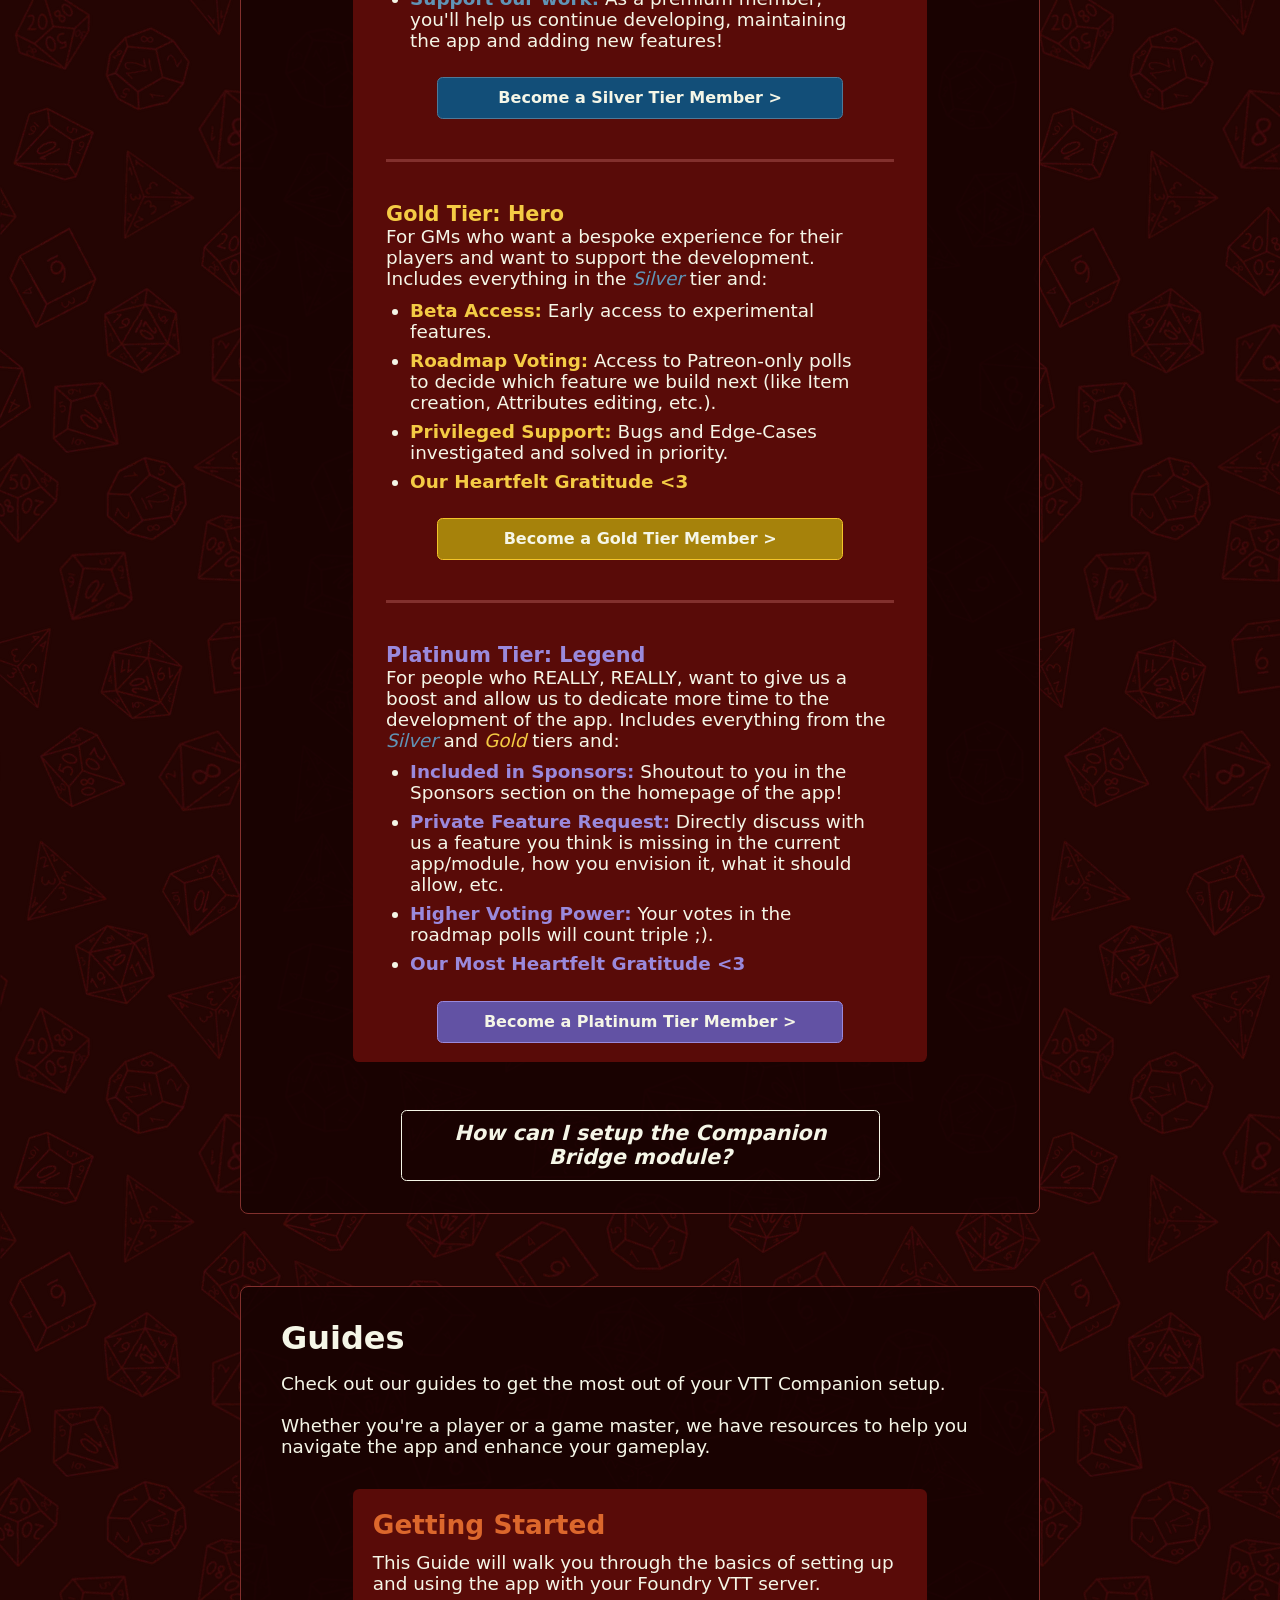
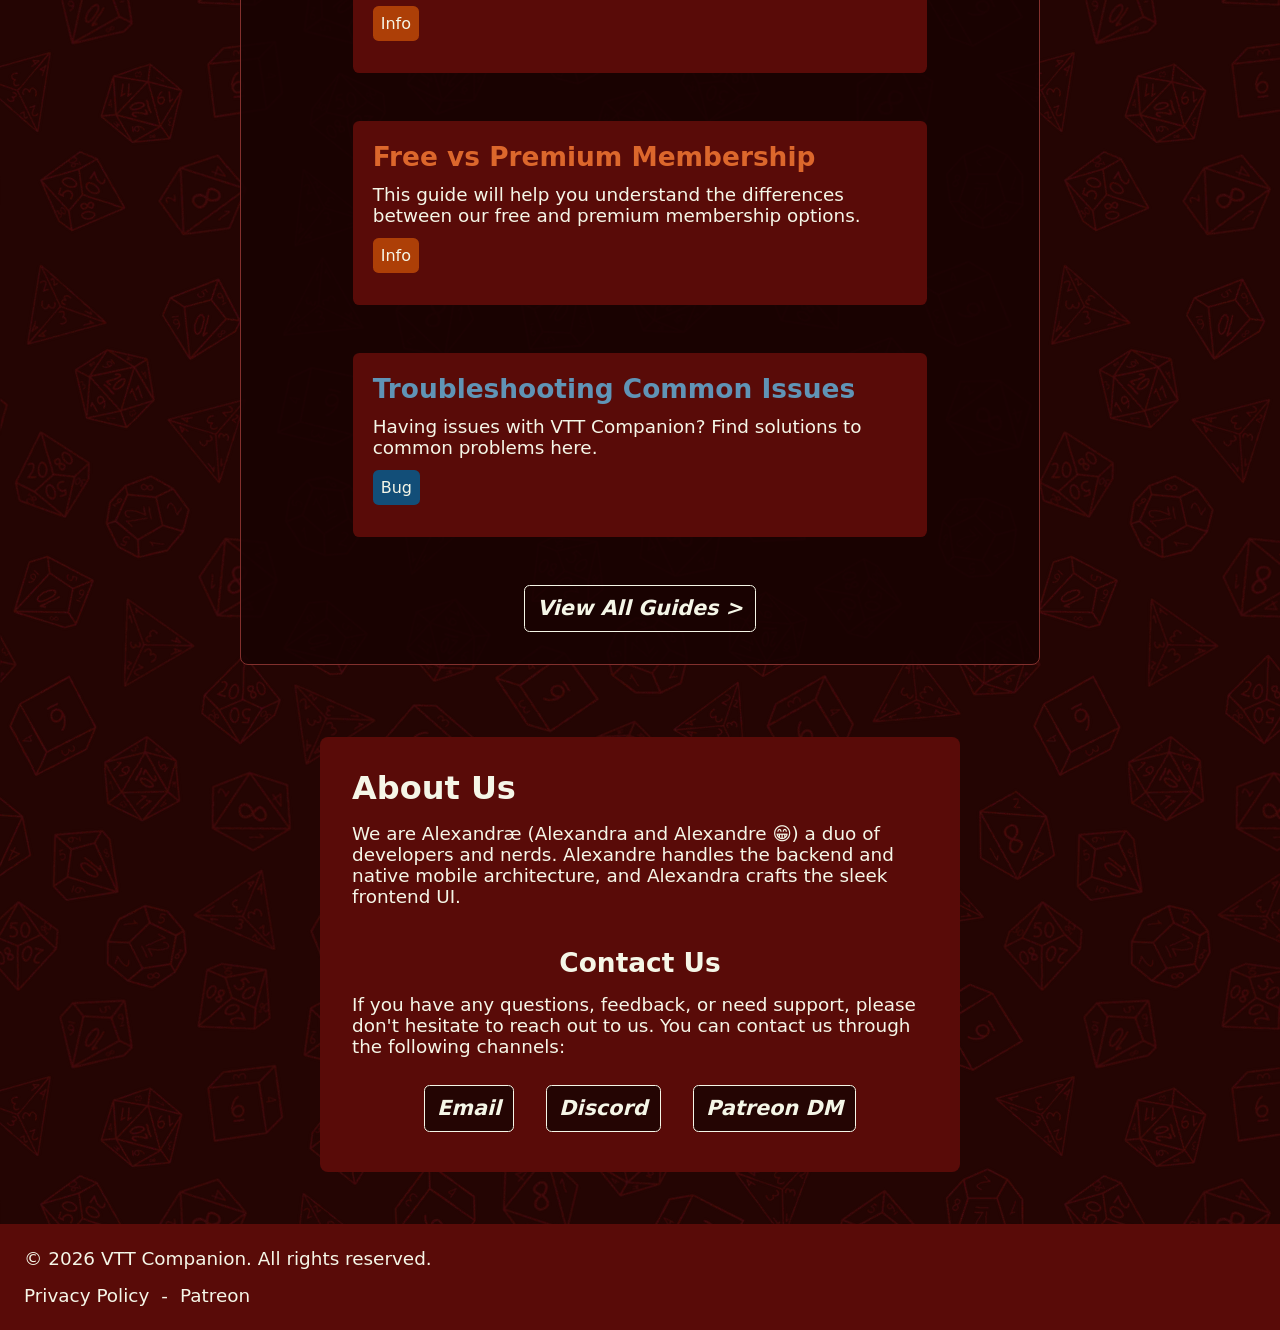
==== commit 2a89f3ae: "Add link styling for the free module installation in the documentation" ====
--- a/index.html
+++ b/index.html
@@ -154,7 +154,7 @@
                             <li><span class="title2 bold">Local Updates:</span> Players can change the local state of their character (HP, spell slots, exhaustion, etc...)</li>
                             <li><span class="title2 bold">Patreon Updates:</span> Receive the latest news and updates about the app and module from Patreon!</li>
                             <li><span class="title2 bold">Limitations:</span> Does not include the possibility to send changes to Foundry, cast spells, use items, etc.</li>
-                            <li><span class="title2 bold">Free Module:</span> Can be directly installed from the Foundry VTT package manager <a href="https://foundryvtt.com/packages/companion-bridge-free" target="_blank">here</a>.</li>
+                            <li><span class="title2 bold">Free Module:</span> Can be directly installed from the Foundry VTT package manager <a href="https://foundryvtt.com/packages/companion-bridge-free" target="_blank" style="text-decoration: underline; color: var(--accent-txt-3); font-style: italic;">here</a>.</li>
                         </ul>
                         <a href="https://www.patreon.com/15740411/join" target="_blank" class="a-btn btn2">Become a Copper Tier Member ></a>
                     </div>
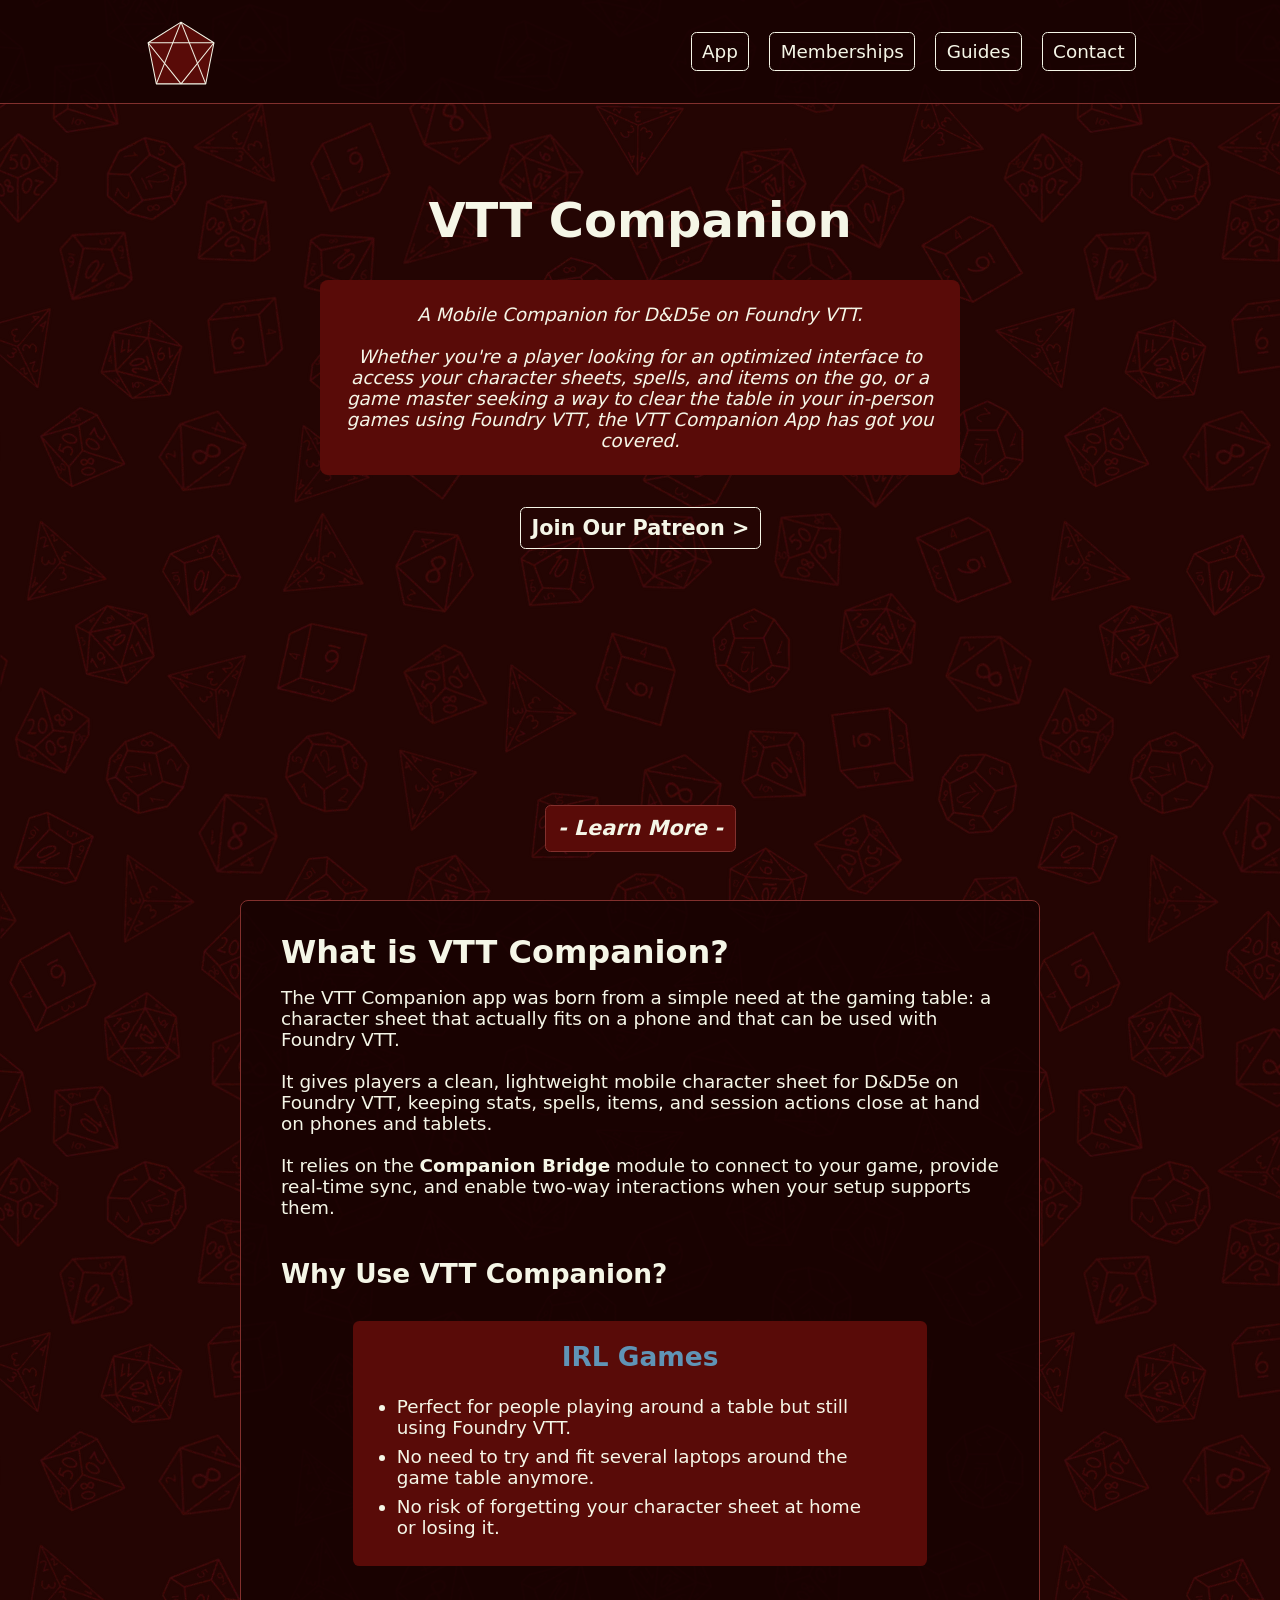
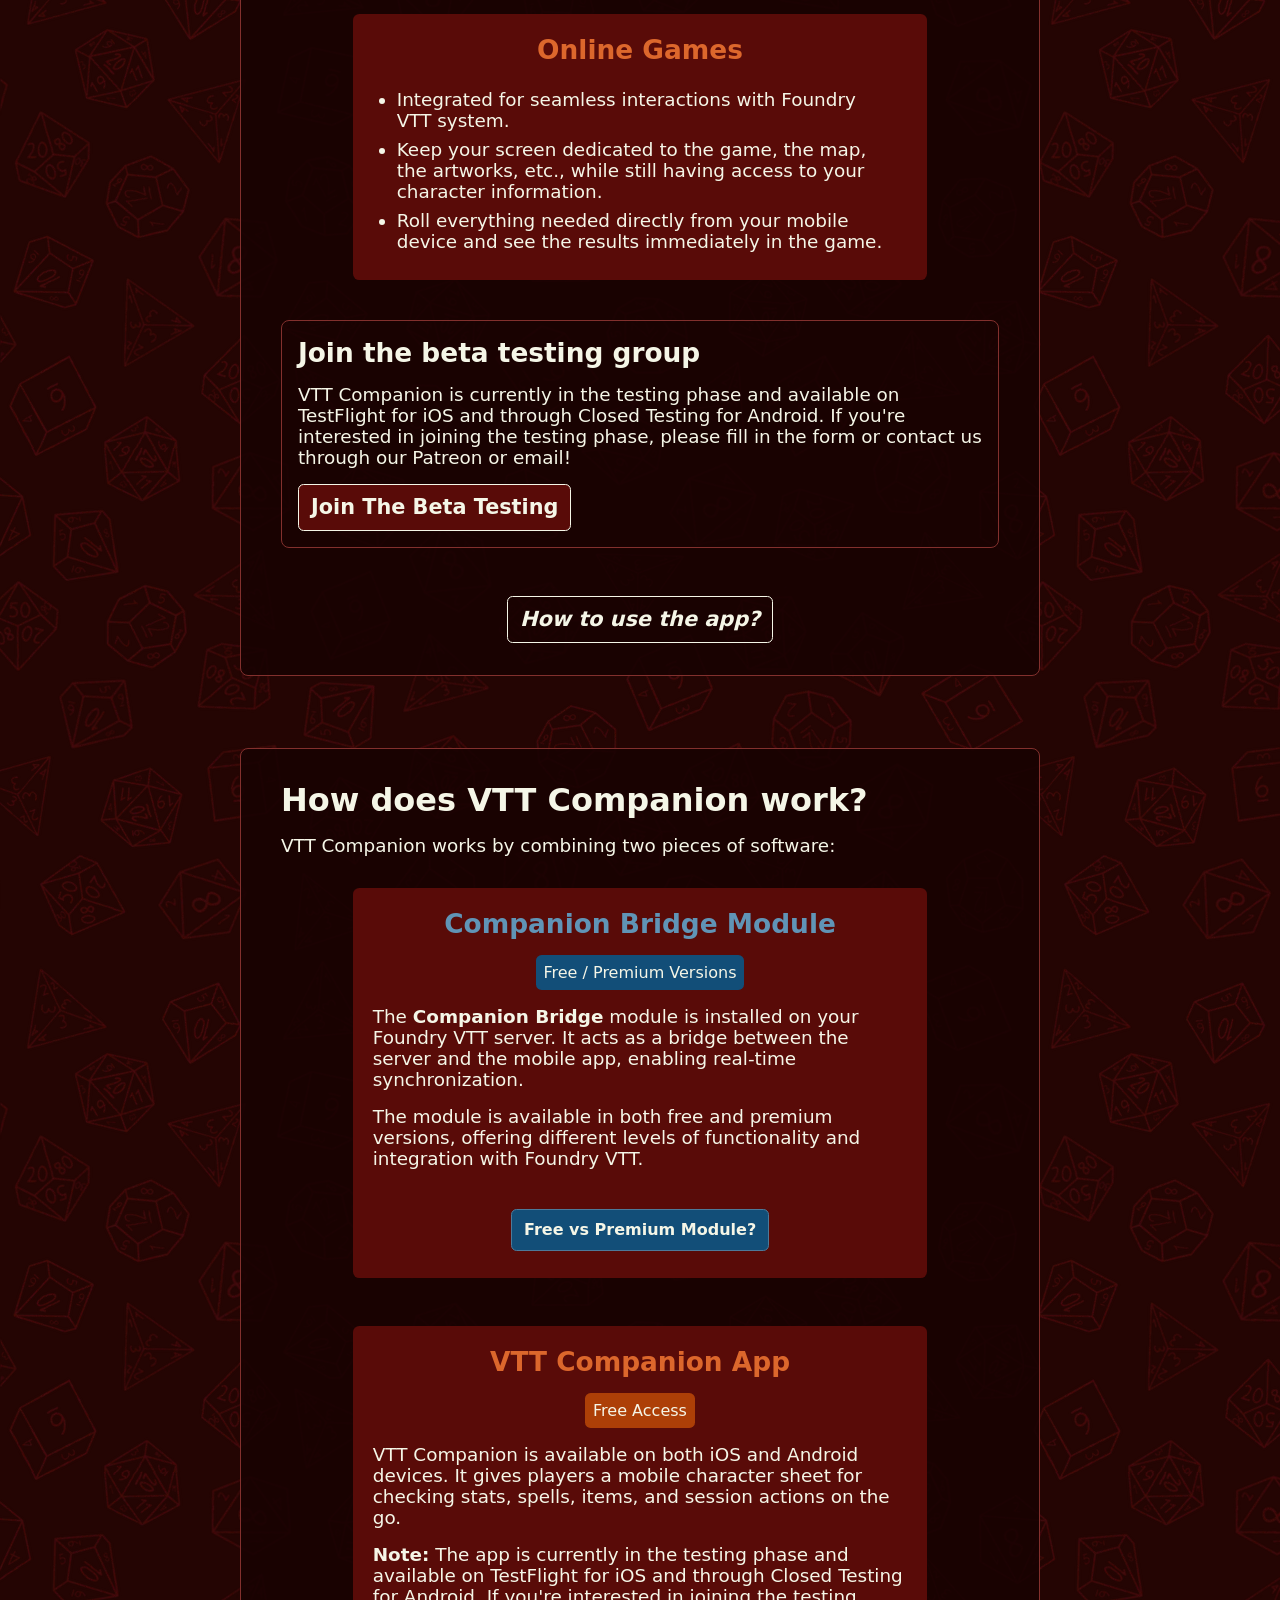
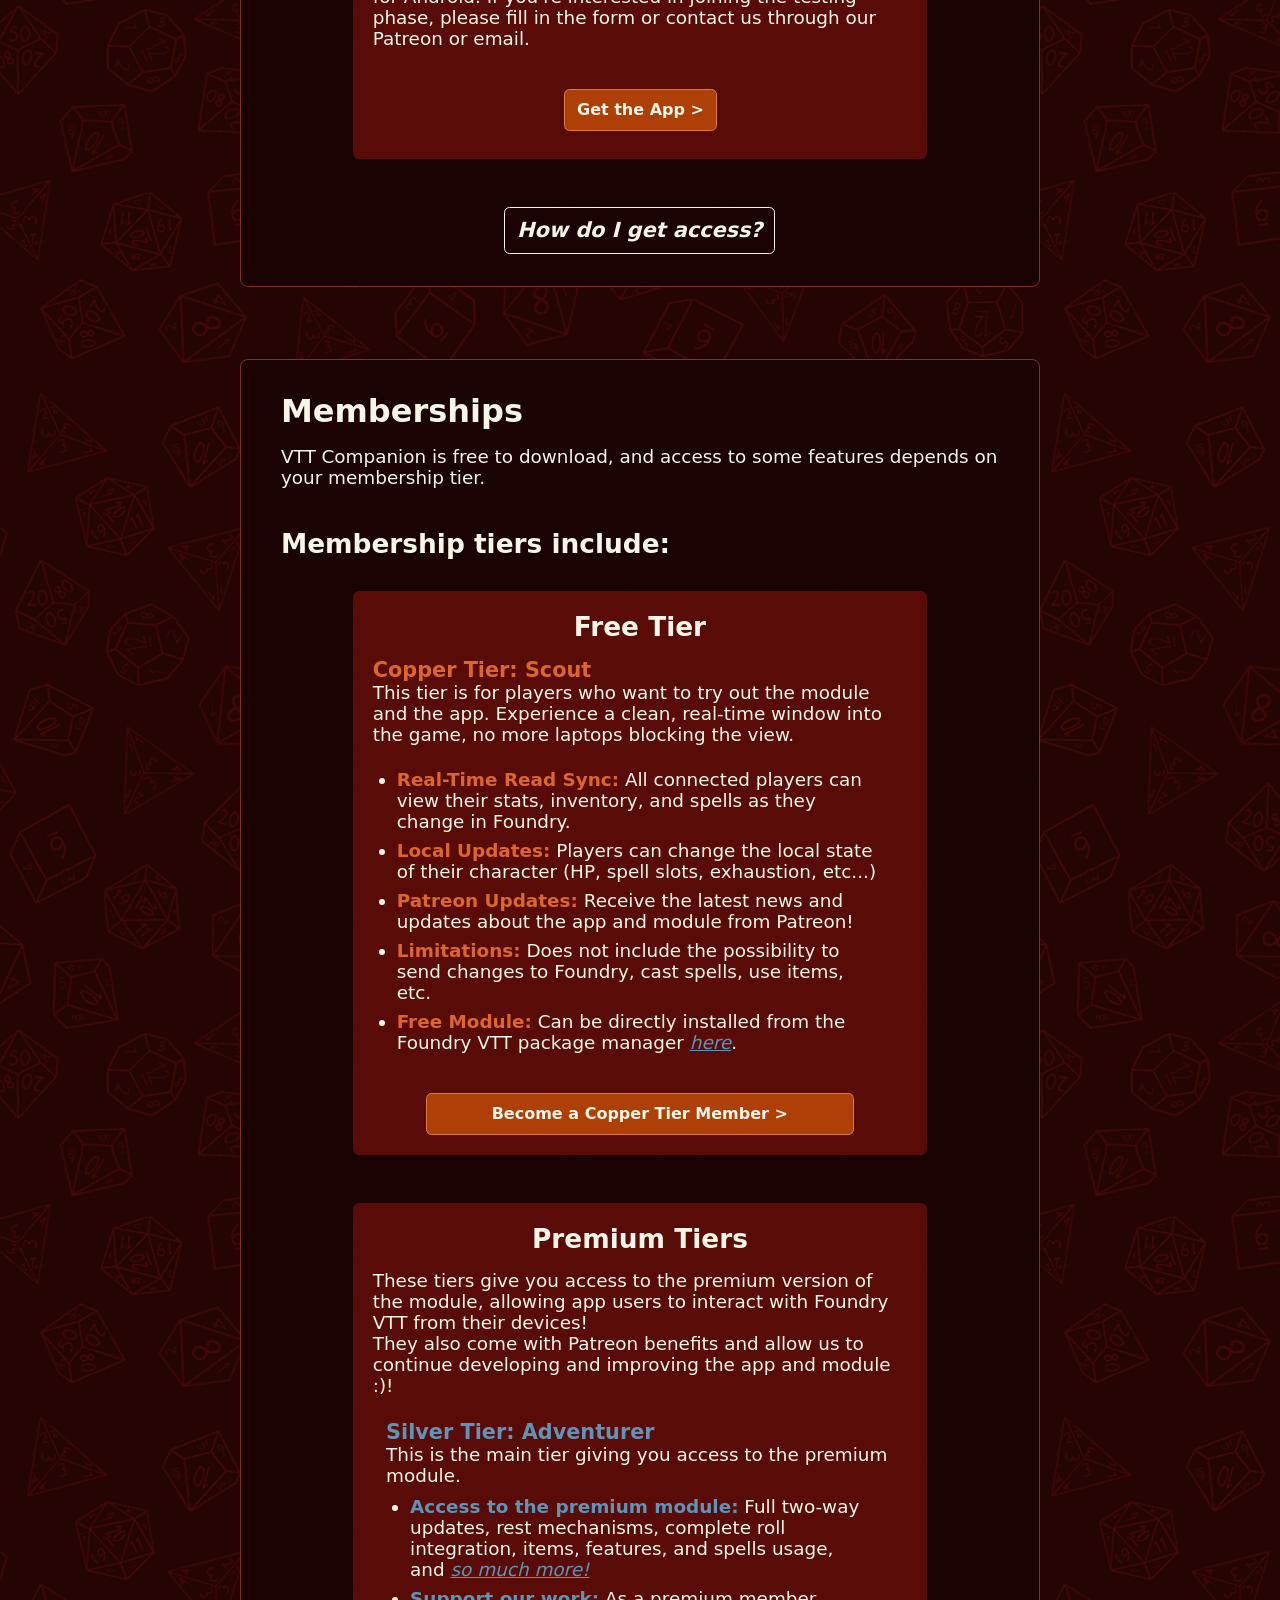
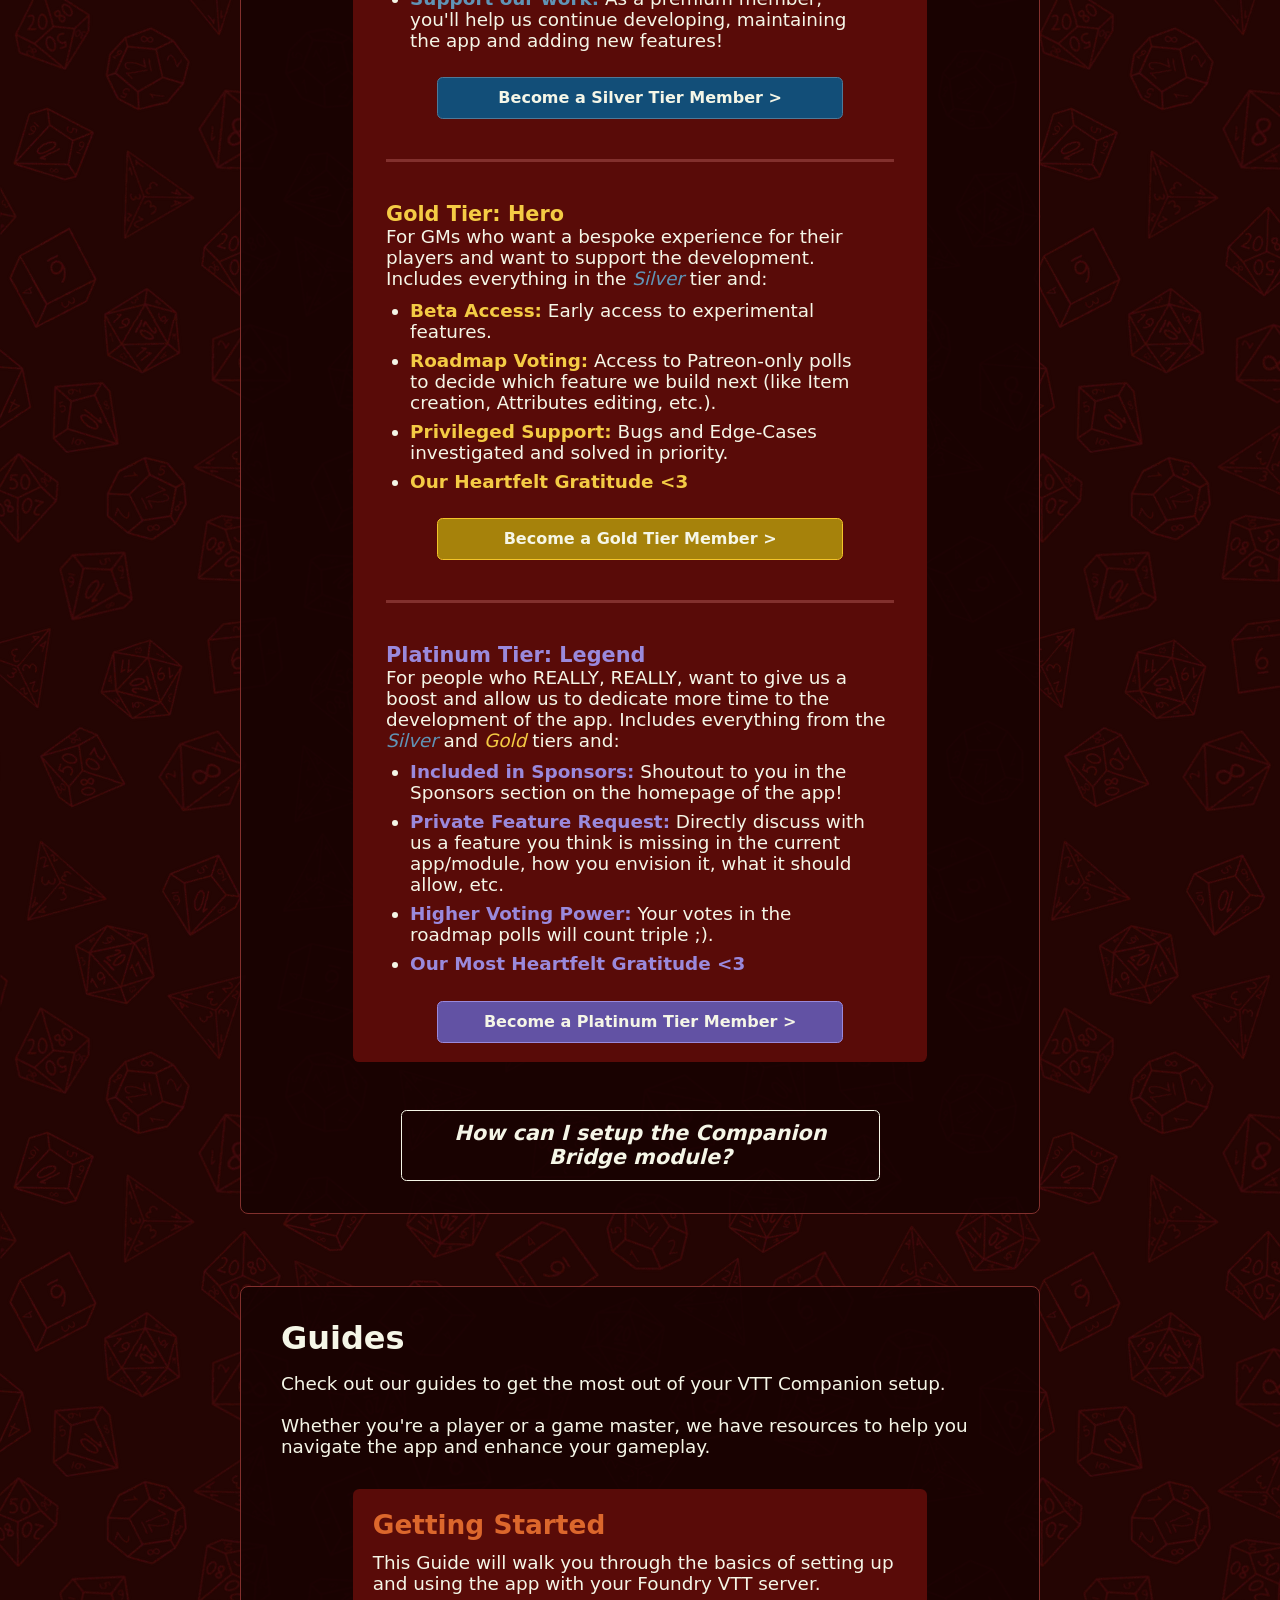
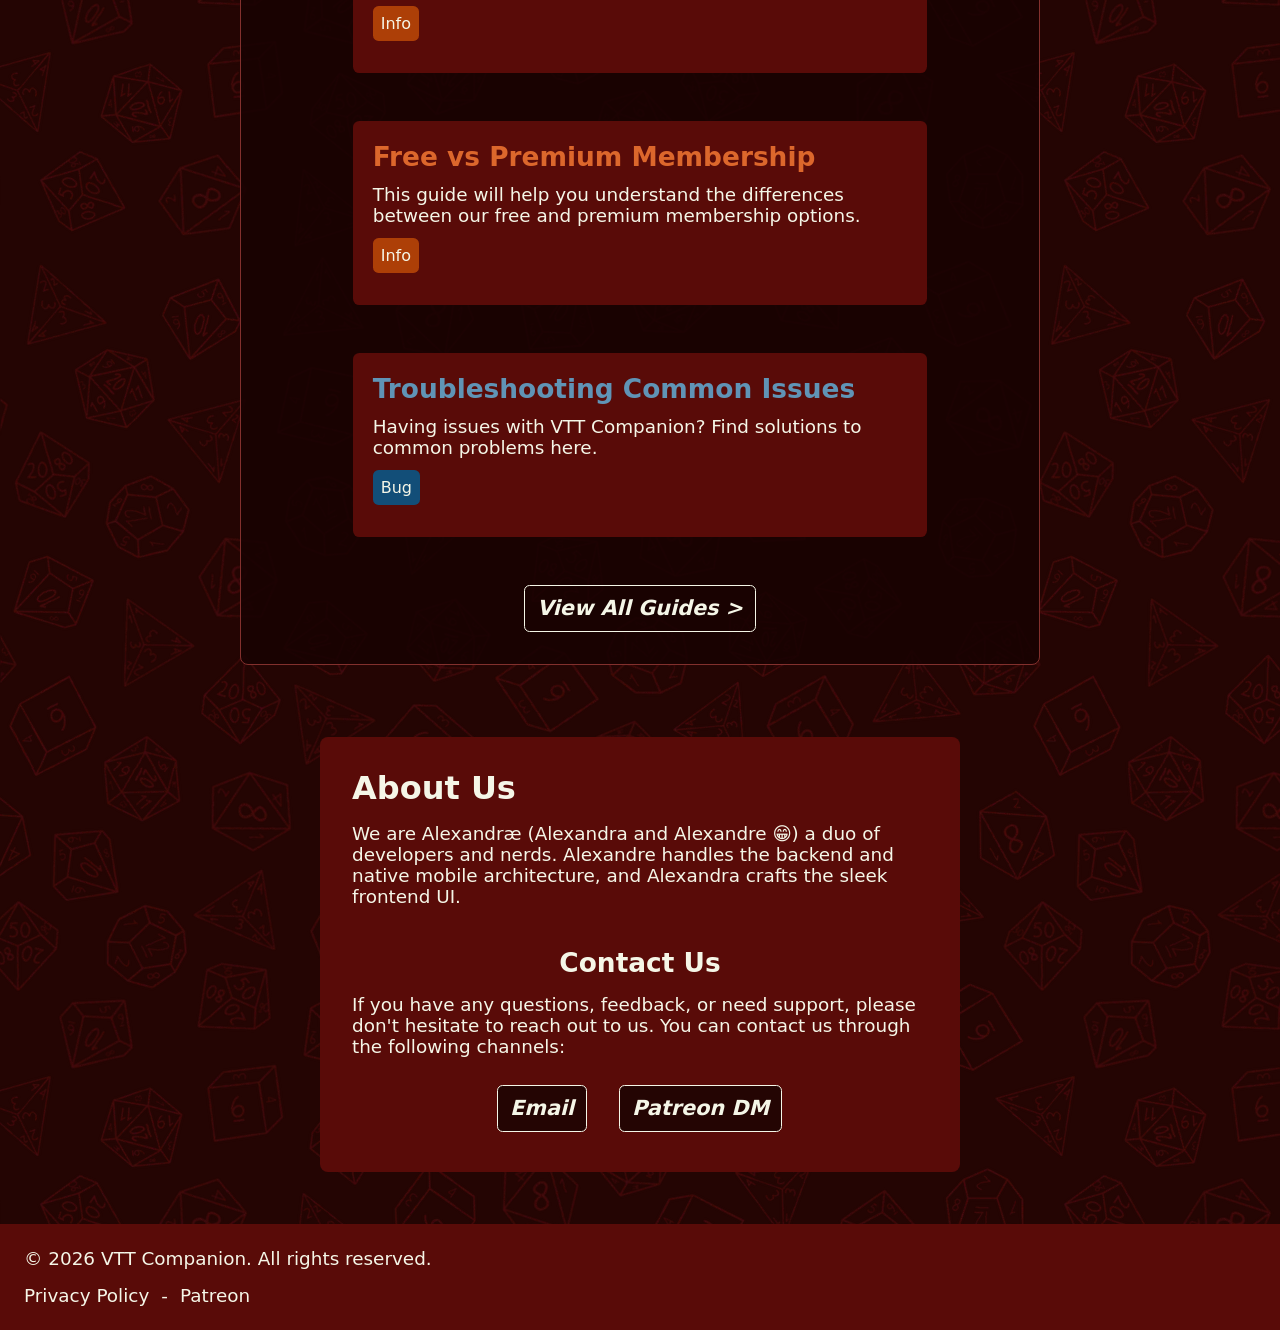
==== commit 3c6e901f: "discord remove for website and small css changes" ====
--- a/index.html
+++ b/index.html
@@ -3,7 +3,7 @@
 <head>
     <meta charset="UTF-8">
     <meta name="viewport" content="width=device-width, initial-scale=1.0" />
-    <link rel="stylesheet" href="styles-min.css?v=3" />
+    <link rel="stylesheet" href="styles-min.css?v=4" />
     <title>VTT Companion</title>
     <meta name="description" content="The mobile character sheet for Foundry VTT DnD5e players. Access your stats, spells, and items on an interface designed specifically for phones and tablets." />
     <link rel="icon" type="image/svg+xml" href="img/logo.svg">
@@ -54,7 +54,7 @@
                 </p>
 
                 <div class="hero-btns">
-                    <a href="https://discord.gg/ZnS2VMjq" target="_blank" class="a-btn nav-btn">Join Our Discord ></a>
+                    <!-- <a href="https://discord.gg/g2uDK4szCG" target="_blank" class="a-btn nav-btn">Join Our Discord ></a> -->
                     <a href="https://www.patreon.com/vttcompanionapp" target="_blank" class="a-btn nav-btn">Join Our Patreon ></a>
                 </div>
                 
@@ -269,7 +269,7 @@
                 <p>If you have any questions, feedback, or need support, please don't hesitate to reach out to us. You can contact us through the following channels:</p>
                 <div class="contact-btns">
                     <a class="a-btn next-btn" href="mailto:foundrycompanionapp@gmail.com">Email</a>
-                    <a class="a-btn next-btn" href="https://discord.gg/ZnS2VMjq" target="_blank">Discord</a>
+                    <!-- <a class="a-btn next-btn" href="https://discord.gg/g2uDK4szCG" target="_blank">Discord</a> -->
                     <a class="a-btn next-btn" href="https://www.patreon.com/vttcompanionapp" target="_blank">Patreon DM</a>
                 </div>
             </div>
--- a/styles-min.css
+++ b/styles-min.css
@@ -1 +1 @@
-:root{--accent-bg-1:#590b08;--accent-bg-1-opaque:#590b0896;--accent-bg-2:#ad3f07;--accent-bg-2-opaque:#ad3e0763;--accent-bg-3:#ae8704;--accent-bg-3-opaque:#ae8604d5;--accent-bg-4:#124e78;--accent-bg-4-opaque:#124e78c6;--accent-txt-1:#f4cb44;--accent-txt-2:#dc672c;--accent-txt-3:#6094b6;--accent-txt-4:#9a89dc;--body-bg:#240503;--body-bg-opaque:#180202dc;--body-txt:#f5f6e7;--border-1:#82302d;--border-2:#df7a46;--border-3:#f3c429;--border-4:#4d7a99;--btn-bg-1:#ad3f07;--btn-bg-2:#a6820b;--btn-bg-3:#124e78;--btn-bg-4:#914a47;--btn-bg-5:#6252a4;--btn-txt:#f5f6e7;--danger-border:#ff0000;--danger-txt:#ff0000;}*{color:var(--body-txt);font-family:system-ui,-apple-system,BlinkMacSystemFont,'Segoe UI',Roboto,sans-serif;margin:0;padding:0;box-sizing:border-box;}html{scroll-padding-top:10px;scroll-behavior:smooth;}body{display:flex;flex-direction:column;min-height:100dvh;background-color:var(--body-bg);background-image:url(img/bg-general-100-3.webp);background-repeat:repeat;}main{flex-grow:1;}section{display:flex;flex-direction:column;align-items:center;gap:2rem;padding:1.5rem 0;}section:not(#home-hero,#home-about-contact,#privacy-section,#guides,.guide){width:92.5%;max-width:50rem;margin:0 auto 3.25rem;background-color:var(--body-bg-opaque);border:.1rem solid var(--border-1);border-radius:.5rem;}h1{font-size:clamp(2rem,6vw,3rem);}h2{font-size:clamp(1.6rem,4vw,2rem);}h3{font-size:clamp(1.25rem,3vw,1.65rem);}h4,.h4{font-size:clamp(1rem,3vw,1.3rem);}a,p,li,table{font-size:clamp(.9rem,2vw,1.15rem);text-decoration:none;}.a-btn,button{font-weight:550;font-size:clamp(1.05rem,2vw,1.3rem);padding:.65rem .75rem;border:none;border-radius:.35rem;cursor:pointer;background:transparent;transition:background-color .2s ease,transform .1s ease;will-change:transform;text-decoration:none;}.a-btn:active,button:active{transform:scale(.96);opacity:.75;}.next-btn{border:.1rem solid var(--btn-txt);max-width:60%;text-align:center;font-style:italic;margin-top:.5rem;}.next-btn:hover{background-color:var(--accent-bg-1);}.a-btn:hover,button:hover{text-decoration:underline;}.bold{font-weight:bold;}.italic{font-style:italic;}.title1{color:var(--accent-txt-3);}.title2{color:var(--accent-txt-2);}.title3{color:var(--accent-txt-1);}.title4{color:var(--accent-txt-4);}.btn1{background-color:var(--btn-bg-3);border:.1rem solid var(--border-4);}.btn2{background-color:var(--btn-bg-1);border:.1rem solid var(--border-2);}.btn3{background-color:var(--btn-bg-2);border:.1rem solid var(--border-3);}.btn4{background-color:var(--btn-bg-5);border:.1rem solid var(--accent-txt-4);}.btn5{background-color:var(--accent-bg-1);border:.1rem solid var(--btn-txt);margin-top:1rem;}.btn5:hover{background-color:var(--body-bg-opaque);}#home-hero{display:flex;flex-direction:column;align-items:center;height:100dvh;padding:0;text-align:center;}.home-hero-content-main{flex-grow:1;display:flex;flex-direction:column;align-items:center;gap:2rem;}header{display:flex;justify-content:space-between;align-items:center;width:100%;padding:.5rem 0;background-color:var(--body-bg-opaque);border-bottom:.1rem solid var(--border-1);}.logo{position:absolute;margin:1rem;width:4.5rem;height:4.5rem;font-size:1.15rem;}nav{display:flex;justify-content:flex-end;align-items:center;flex-wrap:wrap;gap:1.25rem;width:70%;margin:1.5rem 1rem 1.5rem auto;}.nav-btn{padding:.5rem .65rem;border:.1rem solid var(--btn-txt);border-radius:.35rem;}.nav-btn:hover{background-color:var(--accent-bg-1);}.hero-title{margin:1rem 3rem 0;}.hero-subtitle{font-style:italic;margin:0 auto;padding:1.5rem 1.25rem;width:85%;background-color:var(--accent-bg-1);border-radius:.5rem;}#home-hero .next-btn{background-color:var(--accent-bg-1);border:.1rem solid var(--border-1);margin-bottom:3rem;}#home-hero .next-btn:hover{background-color:var(--body-bg);border-color:var(--btn-txt);}.hero-btns{display:flex;justify-content:center;align-items:center;flex-wrap:wrap;gap:1.5rem 3.5rem;}.home-sections{width:90%;margin:0 auto .5rem;}.home-section-intro-title{margin-bottom:1rem;}.home-section-details{display:flex;flex-direction:column;align-items:center;gap:2rem;margin:0 auto;width:95%;}.home-section-details-section{display:flex;flex-direction:column;align-items:center;gap:1rem;background-color:var(--accent-bg-1);border-radius:.4rem;padding:1.25rem;width:100%;}.home-section-details-section-title{font-weight:bold}.home-section-details-section-list{padding:0 1.5rem;}.home-section-details-section-list li{margin:.5rem 0;}.beta-section{display:flex;flex-direction:column;align-items:flex-start;gap:0;padding:1rem;border:.1rem solid var(--border-1);border-radius:.5rem;}#home-use .home-section-details,#home-guides .home-section-details{margin-top:1.75rem;}.tags{display:flex;justify-content:flex-start;align-items:center;flex-wrap:wrap;gap:.5rem;margin-bottom:.75rem;}.tag{padding:.5rem;border-radius:.35rem;font-size:clamp(.85rem,2vw,1rem);}#home-use .home-section-details .a-btn{margin:1.5rem 0 .5rem;font-size:clamp(.85rem,2vw,1rem);}#home-use .home-section-details .a-btn:hover{background-color:transparent;}#home-memberships .home-section-details-section .a-btn{font-size:clamp(.85rem,2vw,1rem);margin-top:1rem;text-align:center;width:80%;}#home-memberships .home-section-details-section .a-btn:hover{background-color:transparent;}.tiers-section{display:flex;flex-direction:column;align-items:flex-start;width:95%;gap:.15rem}.tiers-section a{margin:0 auto;}#home-guides .home-section-details-section{align-items:flex-start;gap:.75rem;}.tag1{background-color:var(--accent-bg-4);}.tag2{background-color:var(--accent-bg-2);}#home-about-contact{width:85%;max-width:40rem;margin:2rem auto 3.25rem;border:none;background-color:var(--accent-bg-1);border-radius:.5rem;}.contact-us-title{text-align:center;}.contact-btns{display:flex;justify-content:center;align-items:center;flex-wrap:wrap;gap:1rem 2rem;margin-top:1.25rem;}.contact-btns a{background-color:var(--body-bg);}footer{display:flex;flex-direction:column;align-items:flex-start;gap:1rem;padding:1rem;background-color:var(--accent-bg-1);}.footer-links{display:flex;justify-content:flex-start;align-items:center;gap:.75rem;}.footer-links a:hover{text-decoration:underline;color:var(--body-bg-opaque);}#privacy-section,#guides,.guide{align-items:flex-start;gap:1rem;width:90%;max-width:50rem;margin:0 auto 2rem;border:none;}#privacy-section{width:85%;}#privacy-section h1,#guides h1{margin-top:2rem;}#privacy-section h2:first-of-type{margin-top:1.5rem;}.margin{margin-bottom:1rem;}hr{border-top:.2rem solid var(--border-1);border-bottom:none;border-right:none;border-left:none;width:95%;min-width:min-content;margin:1.5rem auto}#guides-section{display:flex;justify-content:center;align-items:center;flex-wrap:wrap;gap:.75rem;margin:0 auto;}#guides .home-section-details-section{align-items:flex-start;margin-bottom:1rem}.tag3{background-color:var(--accent-bg-3);}#guides .next-btn{margin:0 auto;max-width:65%;}#guides .next-btn:hover{background-color:var(--body-bg);}.guide{background-color:var(--accent-bg-1);padding:1rem;margin-top:2rem;border-radius:.5rem;}.guide:first-of-type{background-color:transparent;padding:0;padding-top:1rem;margin:0 auto;}.guide a{font-size:clamp(.85rem,2vw,1rem);}.guide h3{font-style:italic;font-weight:lighter;}.info h1,.info h2,.info h3,.info span,.info th,.info li::marker{color:var(--accent-txt-2);}.info p.tag{background-color:var(--accent-bg-2);}.bug h1,.bug h2,.bug h3,.bug span,.bug th,.bug li::marker{color:var(--accent-txt-3);}.bug p.tag{background-color:var(--accent-bg-4);}.update h1,.update h2,.update h3,.update span,.update th,.update li::marker{color:var(--accent-txt-1);}.update p.tag{background-color:var(--accent-bg-3);}.guide .home-section-details-section-title{margin:.75rem 0 -.5rem;}.margin-bottom-minus{margin-bottom:-.75rem;}.margin-top-plus{margin-top:.5rem;}.margin-top-minus{margin-top:.5rem;}.table-scroll-container{width:100%;overflow-x:auto;-webkit-overflow-scrolling:touch;margin:1rem 0 .5rem;border:.1rem solid var(--border-1);border-bottom:none;border-radius:.5rem;}table{width:100%;min-width:625px;border-collapse:collapse;text-align:left;}th,td{padding:.75rem 1rem;border-bottom:.1rem solid var(--border-1);}th{background-color:var(--accent-bg-2);position:sticky;top:0}tbody tr:nth-child(even){background-color:rgba(255,255,255,.05)}@media (min-width:450px){#privacy-section,#guides,.guide{width:85%}#guides .home-section-details-section{width:90%;margin-left:auto;margin-right:auto}#home-about-contact{width:80%}}@media (min-width:550px){.hero-title{margin-top:3.5rem}.hero-subtitle{width:50%}section{padding:2rem 1rem}.home-section-details{width:80%}.guide{padding:2rem;margin:2rem auto 5rem}.guide .a-btn{margin:1rem 0}}@media (min-width:550px){#guides .home-section-details-section{width:80%}}@media (min-width:750px){section{padding:2rem 0}section:not(#home-hero,#home-about-contact,#privacy-section,#guides,.guide){margin-bottom:4.5rem}#home-info .home-section-details,#home-use .home-section-details,#home-memberships .home-section-details,#home-guides .home-section-details{gap:3rem}#guides .home-section-details-section{padding:1.5rem;margin-bottom:2rem;width:305px}.guide .home-section-details-section-title{margin-top:1.25rem}#home-about-contact{margin-top:3rem}footer{padding:1.5rem}}@media (min-width:800px){#guides .home-section-details-section{width:325px}}@media (min-width:850px){#guides .home-section-details-section{width:355px}}@media (min-width:1000px){header{padding:.5rem 3rem}.home-section-details,#home-use .home-section-details,#home-guides .home-section-details{margin-top:2rem}.guide{padding:2.5rem 3rem}.guide .a-btn{margin-top:2rem}#guides .home-section-details-section{margin-bottom:2.5rem}}@media (min-width:1250px){header{padding:.5rem 8rem}}+:root{--accent-bg-1:#590b08;--accent-bg-1-opaque:#590b0896;--accent-bg-2:#ad3f07;--accent-bg-2-opaque:#ad3e0763;--accent-bg-3:#ae8704;--accent-bg-3-opaque:#ae8604d5;--accent-bg-4:#124e78;--accent-bg-4-opaque:#124e78c6;--accent-txt-1:#f4cb44;--accent-txt-2:#dc672c;--accent-txt-3:#6094b6;--accent-txt-4:#9a89dc;--body-bg:#240503;--body-bg-opaque:#180202dc;--body-txt:#f5f6e7;--border-1:#82302d;--border-2:#df7a46;--border-3:#f3c429;--border-4:#4d7a99;--btn-bg-1:#ad3f07;--btn-bg-2:#a6820b;--btn-bg-3:#124e78;--btn-bg-4:#914a47;--btn-bg-5:#6252a4;--btn-txt:#f5f6e7;--danger-border:#ff0000;--danger-txt:#ff0000;}*{color:var(--body-txt);font-family:system-ui,-apple-system,BlinkMacSystemFont,'Segoe UI',Roboto,sans-serif;margin:0;padding:0;box-sizing:border-box;}html{scroll-padding-top:10px;scroll-behavior:smooth;}body{display:flex;flex-direction:column;min-height:100dvh;background-color:var(--body-bg);background-image:url(img/bg-general-100-3.webp);background-repeat:repeat;}main{flex-grow:1;}section{display:flex;flex-direction:column;align-items:center;gap:2rem;padding:1.5rem 0;}section:not(#home-hero,#home-about-contact,#privacy-section,#guides,.guide){width:92.5%;max-width:50rem;margin:0 auto 3.25rem;background-color:var(--body-bg-opaque);border:.1rem solid var(--border-1);border-radius:.5rem;}h1{font-size:clamp(2rem,6vw,3rem);}h2{font-size:clamp(1.6rem,4vw,2rem);}h3{font-size:clamp(1.25rem,3vw,1.65rem);}h4,.h4{font-size:clamp(1rem,3vw,1.3rem);}a,p,li,table{font-size:clamp(.9rem,2vw,1.15rem);text-decoration:none;}th{font-size:clamp(.8rem,2vw,1rem);}.a-btn,button{font-weight:550;font-size:clamp(1.05rem,2vw,1.3rem);padding:.65rem .75rem;border:none;border-radius:.35rem;cursor:pointer;background:transparent;transition:background-color .2s ease,transform .1s ease;will-change:transform;text-decoration:none;}.a-btn:active,button:active{transform:scale(.96);opacity:.75;}.next-btn{border:.1rem solid var(--btn-txt);max-width:60%;text-align:center;font-style:italic;margin-top:.5rem;}.next-btn:hover{background-color:var(--accent-bg-1);}.a-btn:hover,button:hover{text-decoration:underline;}.bold{font-weight:bold;}.italic{font-style:italic;}.title1{color:var(--accent-txt-3);}.title2{color:var(--accent-txt-2);}.title3{color:var(--accent-txt-1);}.title4{color:var(--accent-txt-4);}.btn1{background-color:var(--btn-bg-3);border:.1rem solid var(--border-4);}.btn2{background-color:var(--btn-bg-1);border:.1rem solid var(--border-2);}.btn3{background-color:var(--btn-bg-2);border:.1rem solid var(--border-3);}.btn4{background-color:var(--btn-bg-5);border:.1rem solid var(--accent-txt-4);}.btn5{background-color:var(--accent-bg-1);border:.1rem solid var(--btn-txt);margin-top:1rem;}.btn5:hover{background-color:var(--body-bg-opaque);}#home-hero{display:flex;flex-direction:column;align-items:center;height:100dvh;padding:0;text-align:center;}.home-hero-content-main{flex-grow:1;display:flex;flex-direction:column;align-items:center;gap:2rem;}header{display:flex;justify-content:space-between;align-items:center;width:100%;padding:.5rem 0;background-color:var(--body-bg-opaque);border-bottom:.1rem solid var(--border-1);}.logo{position:absolute;margin:1rem;width:4.5rem;height:4.5rem;font-size:1.15rem;}nav{display:flex;justify-content:flex-end;align-items:center;flex-wrap:wrap;gap:1.25rem;width:70%;margin:1.5rem 1rem 1.5rem auto;}.nav-btn{padding:.5rem .65rem;border:.1rem solid var(--btn-txt);border-radius:.35rem;}.nav-btn:hover{background-color:var(--accent-bg-1);}.hero-title{margin:1rem 3rem 0;}.hero-subtitle{font-style:italic;margin:0 auto;padding:1.5rem 1.25rem;width:85%;background-color:var(--accent-bg-1);border-radius:.5rem;}#home-hero .next-btn{background-color:var(--accent-bg-1);border:.1rem solid var(--border-1);margin-bottom:3rem;}#home-hero .next-btn:hover{background-color:var(--body-bg);border-color:var(--btn-txt);}.hero-btns{display:flex;justify-content:center;align-items:center;flex-wrap:wrap;gap:1.5rem 3.5rem;}.home-sections{width:90%;margin:0 auto .5rem;}.home-section-intro-title{margin-bottom:1rem;}.home-section-details{display:flex;flex-direction:column;align-items:center;gap:2rem;margin:0 auto;width:95%;}.home-section-details-section{display:flex;flex-direction:column;align-items:center;gap:1rem;background-color:var(--accent-bg-1);border-radius:.4rem;padding:1.25rem;width:100%;}.home-section-details-section-title{font-weight:bold}.home-section-details-section-list{padding:0 1.5rem;}.home-section-details-section-list li{margin:.5rem 0;}.beta-section{display:flex;flex-direction:column;align-items:flex-start;gap:0;padding:1rem;border:.1rem solid var(--border-1);border-radius:.5rem;}#home-use .home-section-details,#home-guides .home-section-details{margin-top:1.75rem;}.tags{display:flex;justify-content:flex-start;align-items:center;flex-wrap:wrap;gap:.5rem;margin-bottom:.75rem;}.tag{padding:.5rem;border-radius:.35rem;font-size:clamp(.85rem,2vw,1rem);}#home-use .home-section-details .a-btn{margin:1.5rem 0 .5rem;font-size:clamp(.85rem,2vw,1rem);}#home-use .home-section-details .a-btn:hover{background-color:transparent;}#home-memberships .home-section-details-section .a-btn{font-size:clamp(.85rem,2vw,1rem);margin-top:1rem;text-align:center;width:80%;}#home-memberships .home-section-details-section .a-btn:hover{background-color:transparent;}.tiers-section{display:flex;flex-direction:column;align-items:flex-start;width:95%;gap:.15rem}.tiers-section a{margin:0 auto;}#home-guides .home-section-details-section{align-items:flex-start;gap:.75rem;}.tag1{background-color:var(--accent-bg-4);}.tag2{background-color:var(--accent-bg-2);}#home-about-contact{width:85%;max-width:40rem;margin:2rem auto 3.25rem;border:none;background-color:var(--accent-bg-1);border-radius:.5rem;}.contact-us-title{text-align:center;}.contact-btns{display:flex;justify-content:center;align-items:center;flex-wrap:wrap;gap:1rem 2rem;margin-top:1.25rem;}.contact-btns a{background-color:var(--body-bg);}footer{display:flex;flex-direction:column;align-items:flex-start;gap:1rem;padding:1rem;background-color:var(--accent-bg-1);}.footer-links{display:flex;justify-content:flex-start;align-items:center;gap:.75rem;}.footer-links a:hover{text-decoration:underline;color:var(--body-bg-opaque);}#privacy-section,#guides,.guide{align-items:flex-start;gap:1rem;width:90%;max-width:50rem;margin:0 auto 2rem;border:none;}#privacy-section{width:85%;}#privacy-section h1,#guides h1{margin-top:2rem;}#privacy-section h2:first-of-type{margin-top:1.5rem;}.margin{margin-bottom:1rem;}hr{border-top:.2rem solid var(--border-1);border-bottom:none;border-right:none;border-left:none;width:95%;min-width:min-content;margin:1.5rem auto}#guides-section{display:flex;justify-content:center;align-items:center;flex-wrap:wrap;gap:.75rem;margin:0 auto;}#guides .home-section-details-section{align-items:flex-start;margin-bottom:1rem}.tag3{background-color:var(--accent-bg-3);}#guides .next-btn{margin:0 auto;max-width:65%;}#guides .next-btn:hover{background-color:var(--body-bg);}.guide{background-color:var(--accent-bg-1);padding:1rem;margin-top:2rem;border-radius:.5rem;}.guide:first-of-type{background-color:transparent;padding:0;padding-top:1rem;margin:0 auto;}.guide a{font-size:clamp(.85rem,2vw,1rem);}.guide h3{font-style:italic;font-weight:lighter;}.info h1,.info h2,.info h3,.info span,.info li::marker{color:var(--accent-txt-2);}.info p.tag{background-color:var(--accent-bg-2);}.bug h1,.bug h2,.bug h3,.bug span,.bug li::marker{color:var(--accent-txt-3);}.bug p.tag{background-color:var(--accent-bg-4);}.update h1,.update h2,.update h3,.update span,.update li::marker{color:var(--accent-txt-1);}.update p.tag{background-color:var(--accent-bg-3);}.guide .home-section-details-section-title{margin:.75rem 0 -.5rem;}.margin-bottom-minus{margin-bottom:-.75rem;}.margin-top-plus{margin-top:.5rem;}.margin-top-minus{margin-top:.5rem;}.table-scroll-container{width:100%;overflow-x:auto;-webkit-overflow-scrolling:touch;margin:1rem 0 .5rem;border:.1rem solid var(--border-1);border-bottom:none;border-radius:.5rem;}table{width:100%;min-width:625px;border-collapse:collapse;text-align:left;}th,td{padding:.75rem 1rem;border-bottom:.1rem solid var(--border-1);}th{background-color:var(--accent-bg-2);position:sticky;top:0}tbody tr:nth-child(even){background-color:rgba(255,255,255,.05)}@media (min-width:450px){#privacy-section,#guides,.guide{width:85%}#guides .home-section-details-section{width:90%;margin-left:auto;margin-right:auto}#home-about-contact{width:80%}}@media (min-width:550px){.hero-title{margin-top:3.5rem}.hero-subtitle{width:50%}section{padding:2rem 1rem}.home-section-details{width:80%}.guide{padding:2rem;margin:2rem auto 5rem}.guide .a-btn{margin:1rem 0}}@media (min-width:550px){#guides .home-section-details-section{width:80%}}@media (min-width:750px){section{padding:2rem 0}section:not(#home-hero,#home-about-contact,#privacy-section,#guides,.guide){margin-bottom:4.5rem}#home-info .home-section-details,#home-use .home-section-details,#home-memberships .home-section-details,#home-guides .home-section-details{gap:3rem}#guides .home-section-details-section{padding:1.5rem;margin-bottom:2rem;width:305px}.guide .home-section-details-section-title{margin-top:1.25rem}#home-about-contact{margin-top:3rem}footer{padding:1.5rem}}@media (min-width:800px){#guides .home-section-details-section{width:325px}}@media (min-width:850px){#guides .home-section-details-section{width:355px}}@media (min-width:1000px){header{padding:.5rem 3rem}.home-section-details,#home-use .home-section-details,#home-guides .home-section-details{margin-top:2rem}.guide{padding:2.5rem 3rem}.guide .a-btn{margin-top:2rem}#guides .home-section-details-section{margin-bottom:2.5rem}}@media (min-width:1250px){header{padding:.5rem 8rem}}
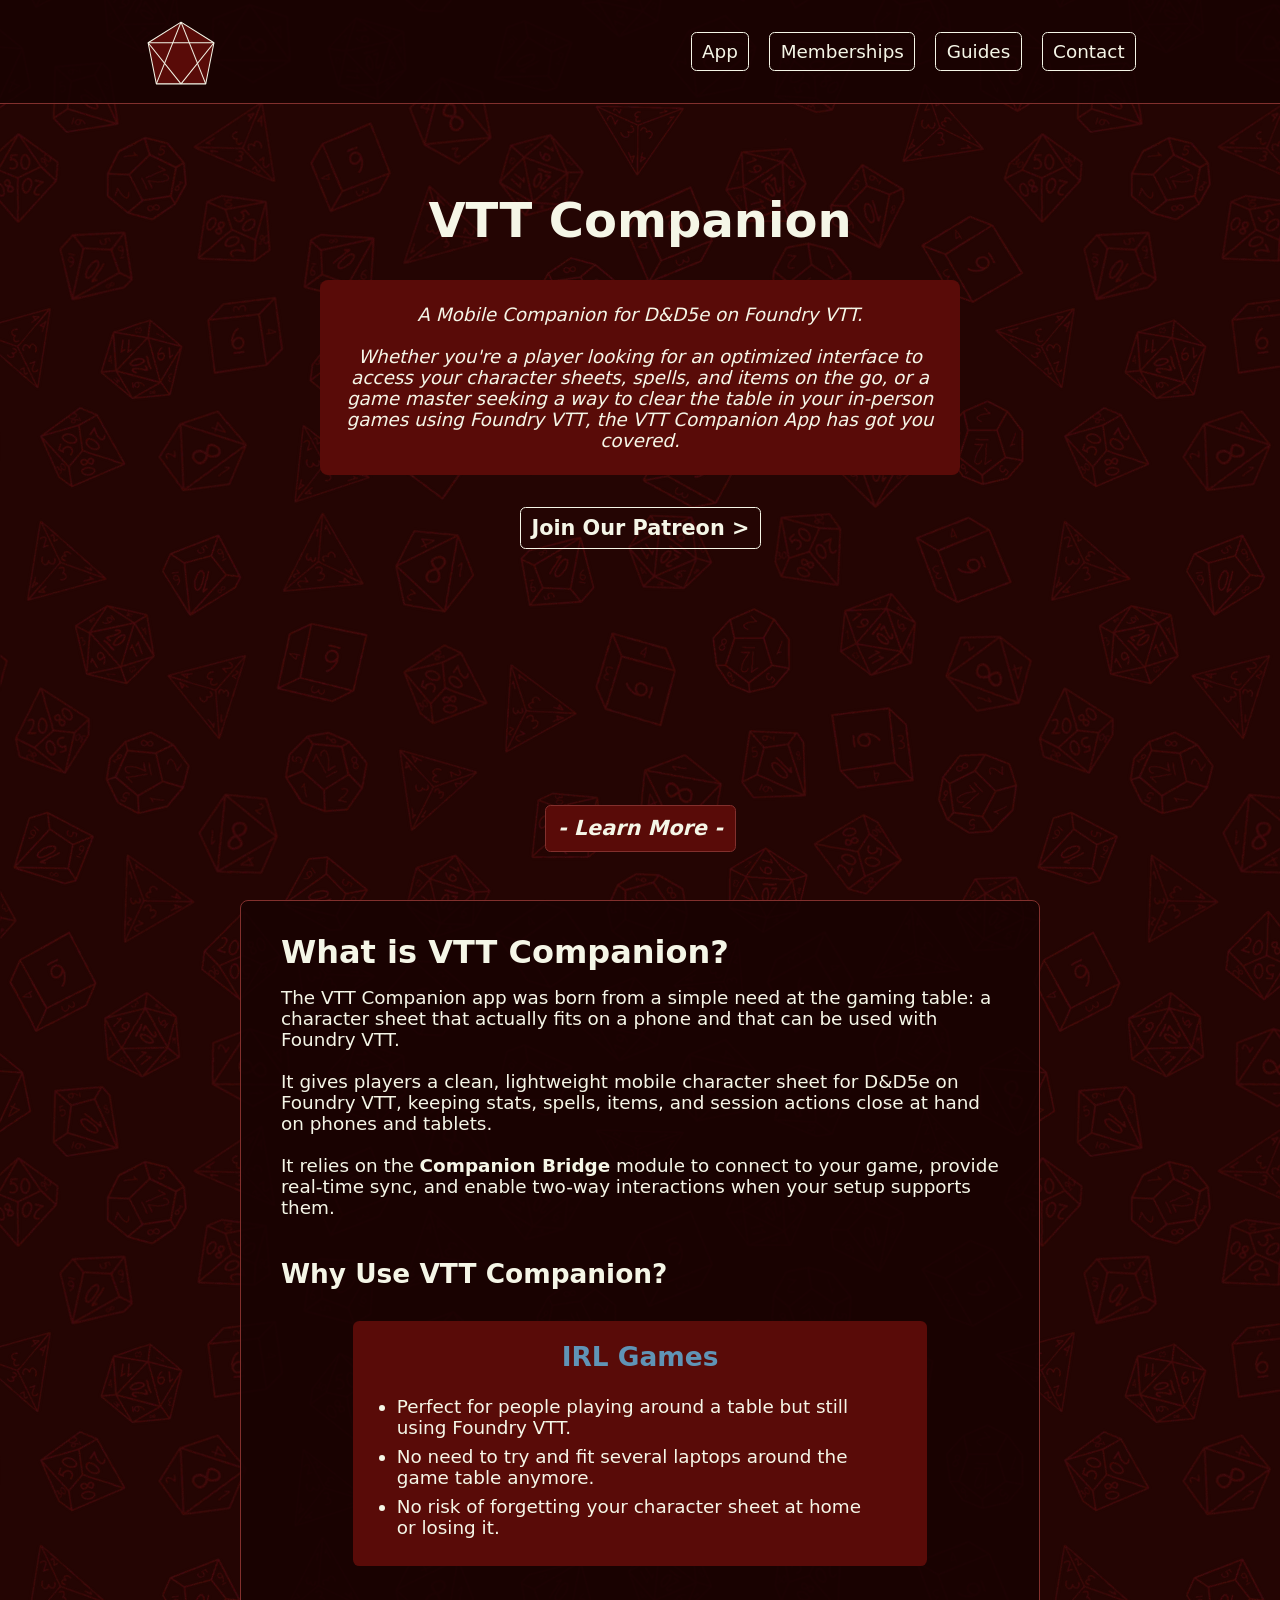
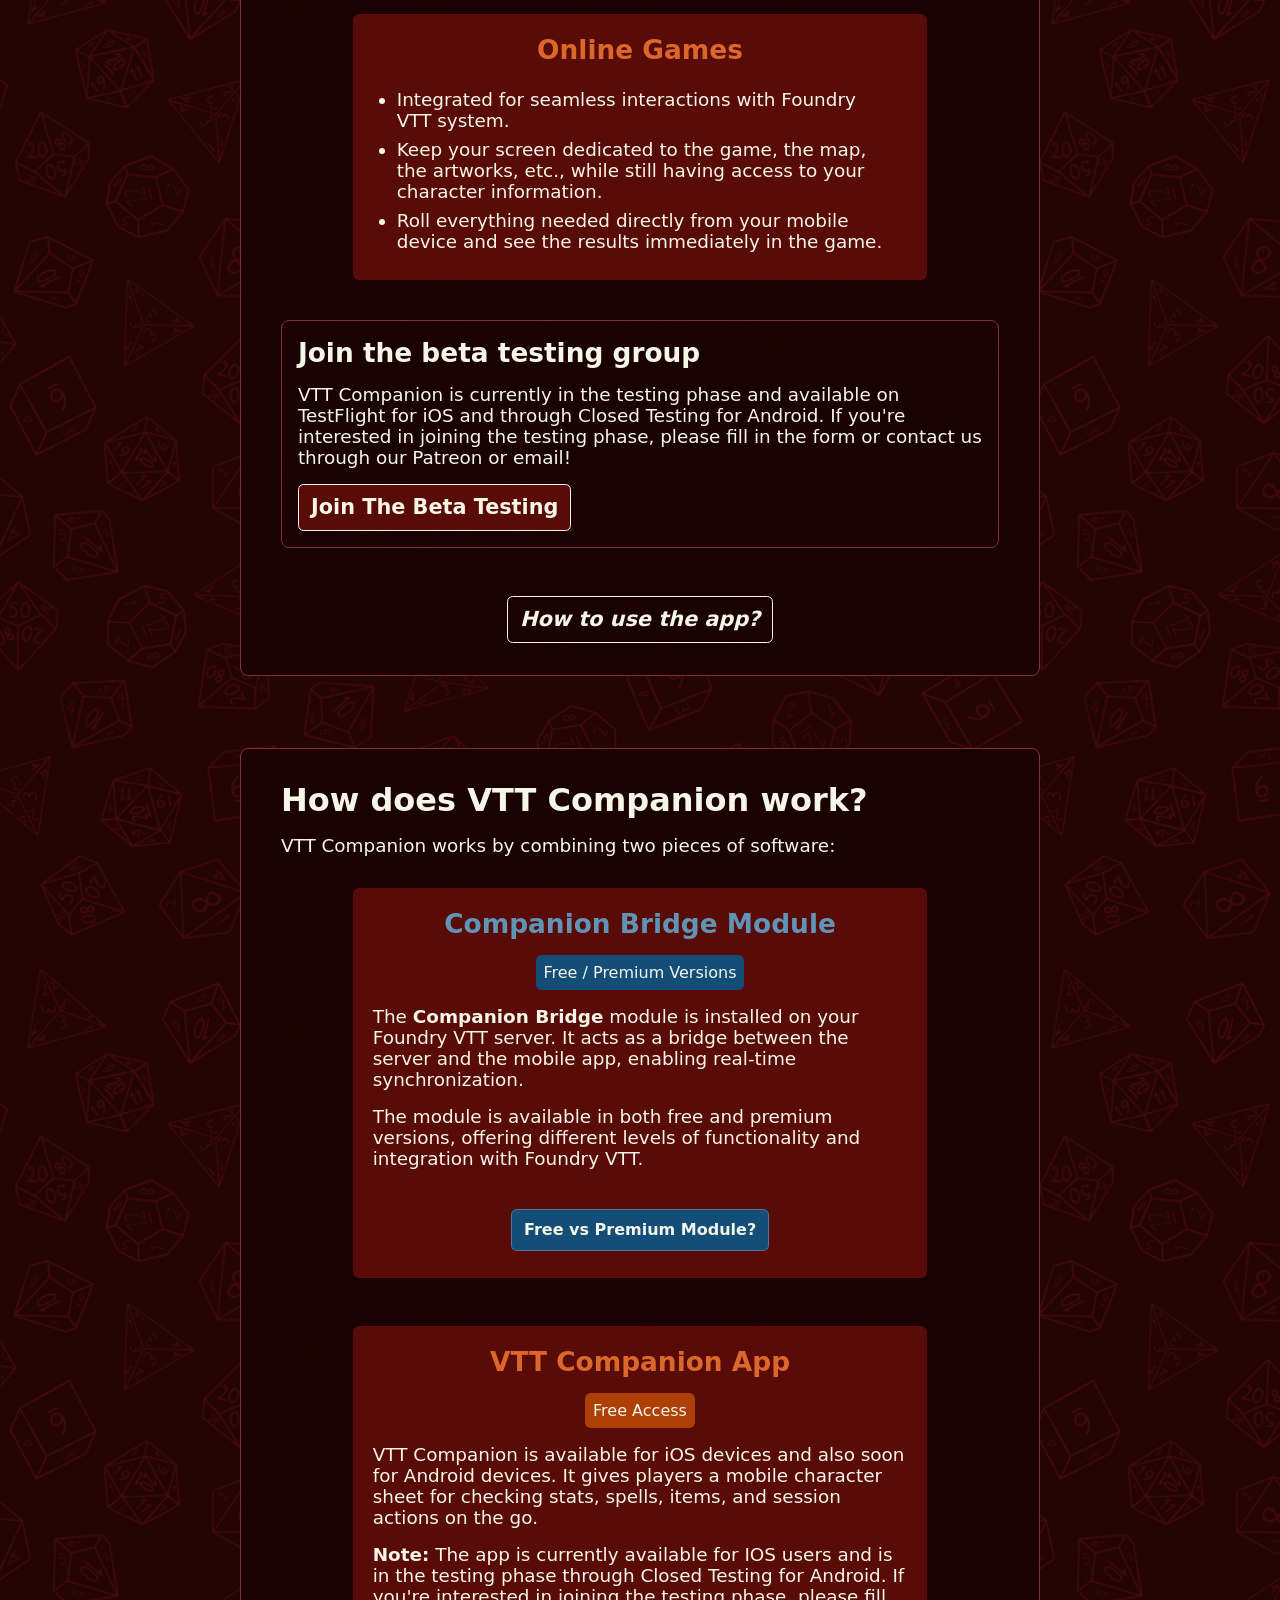
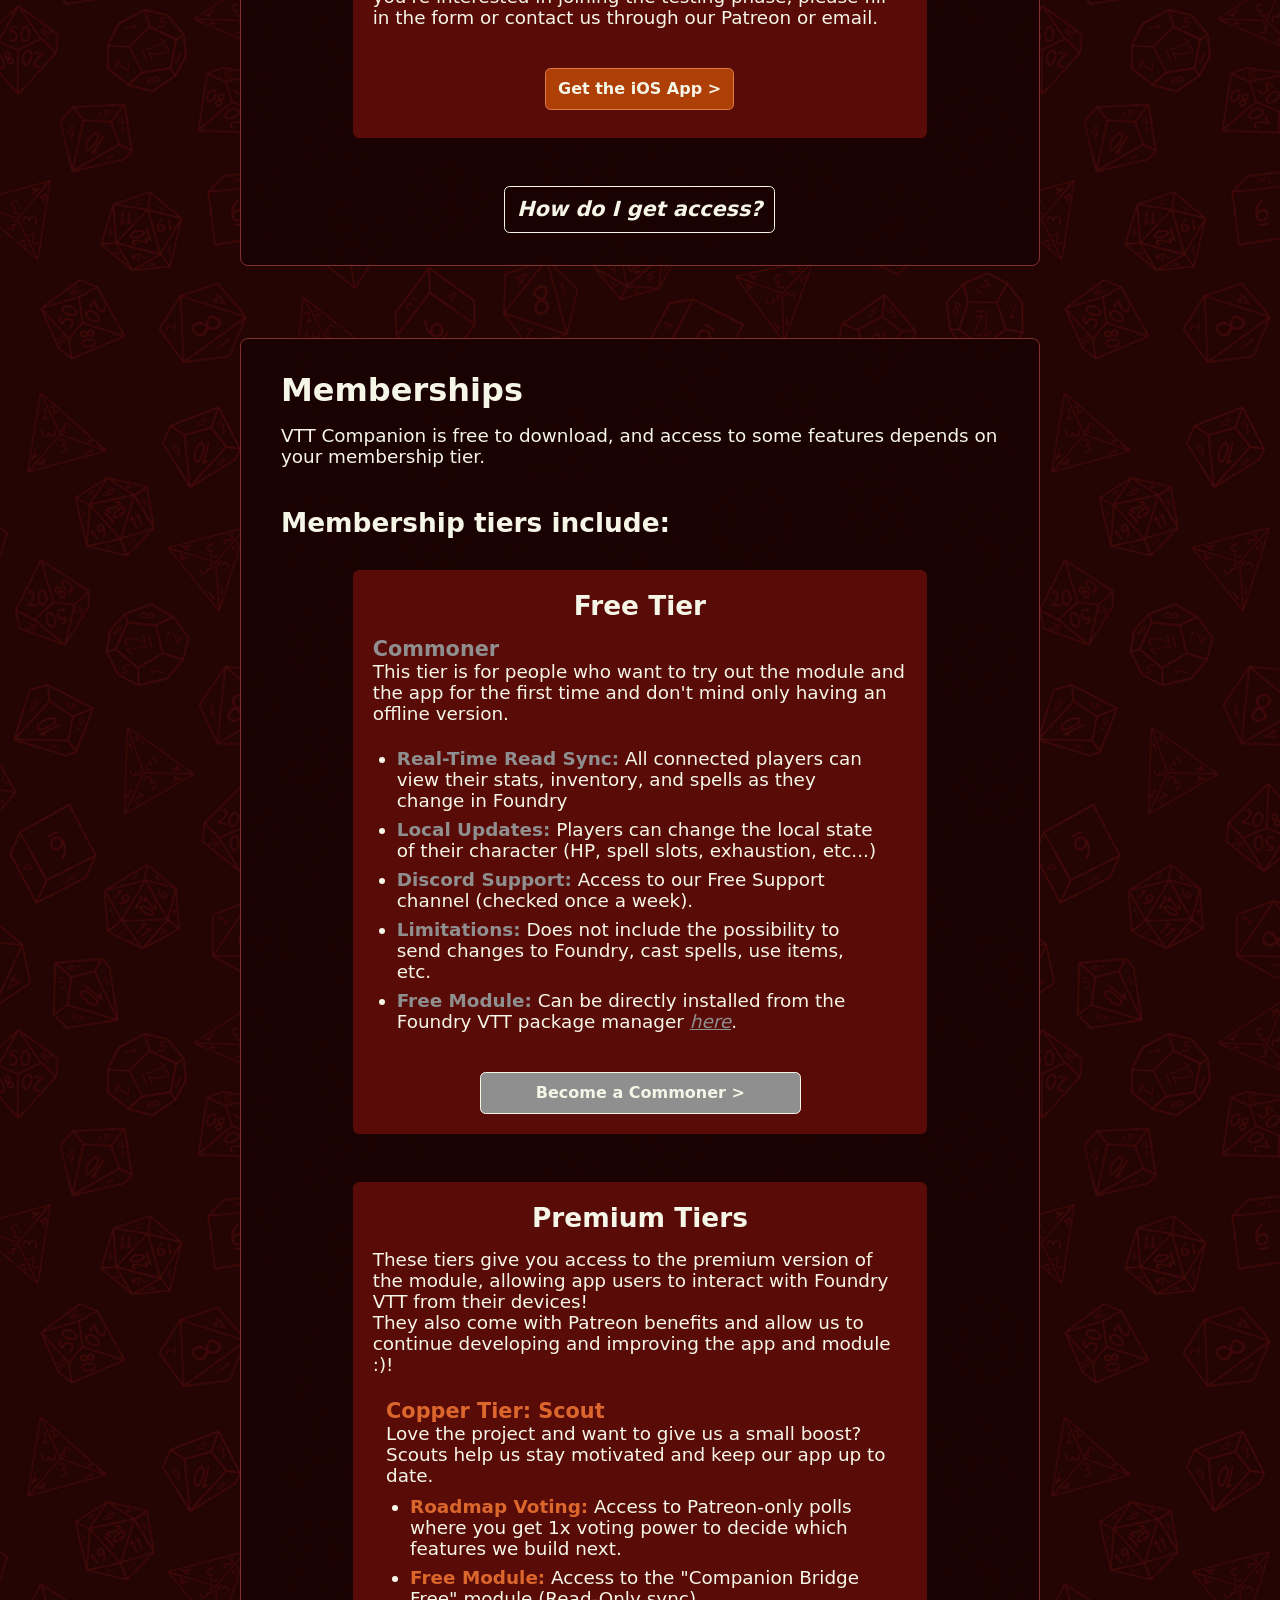
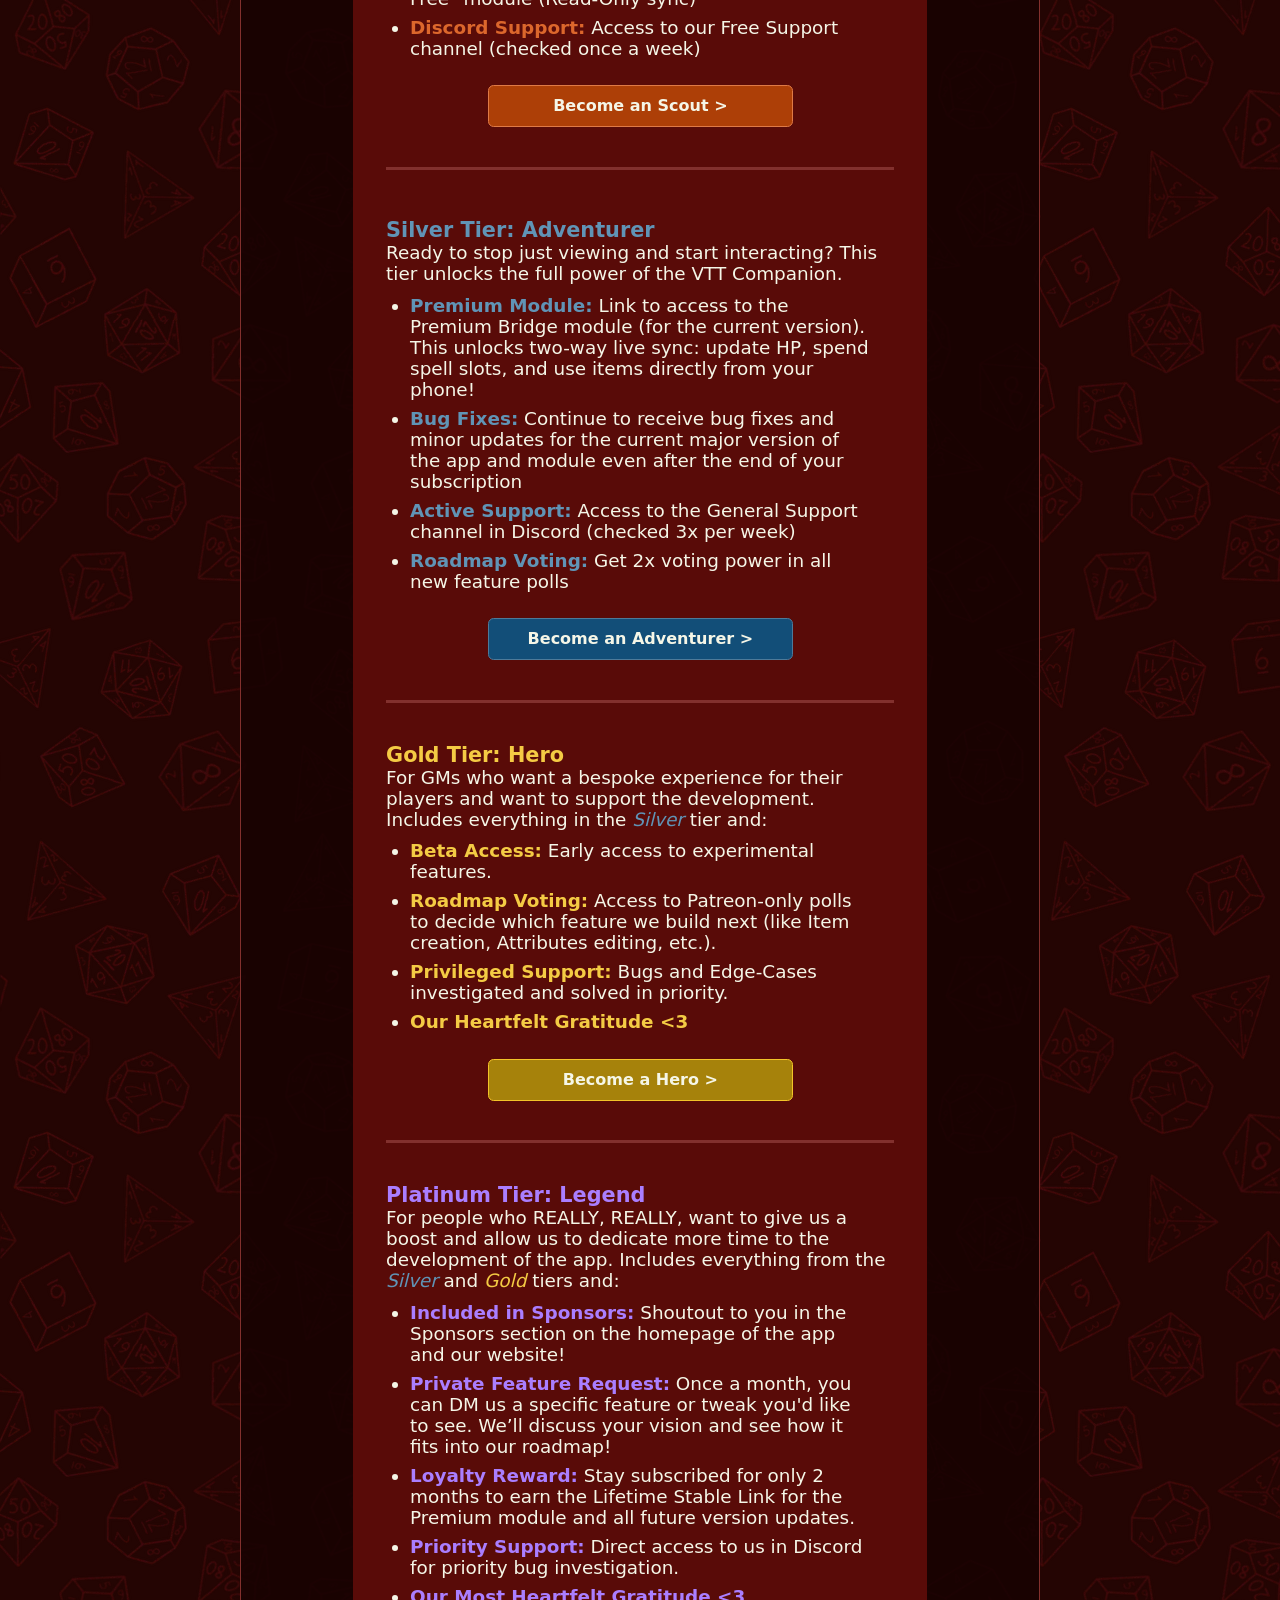
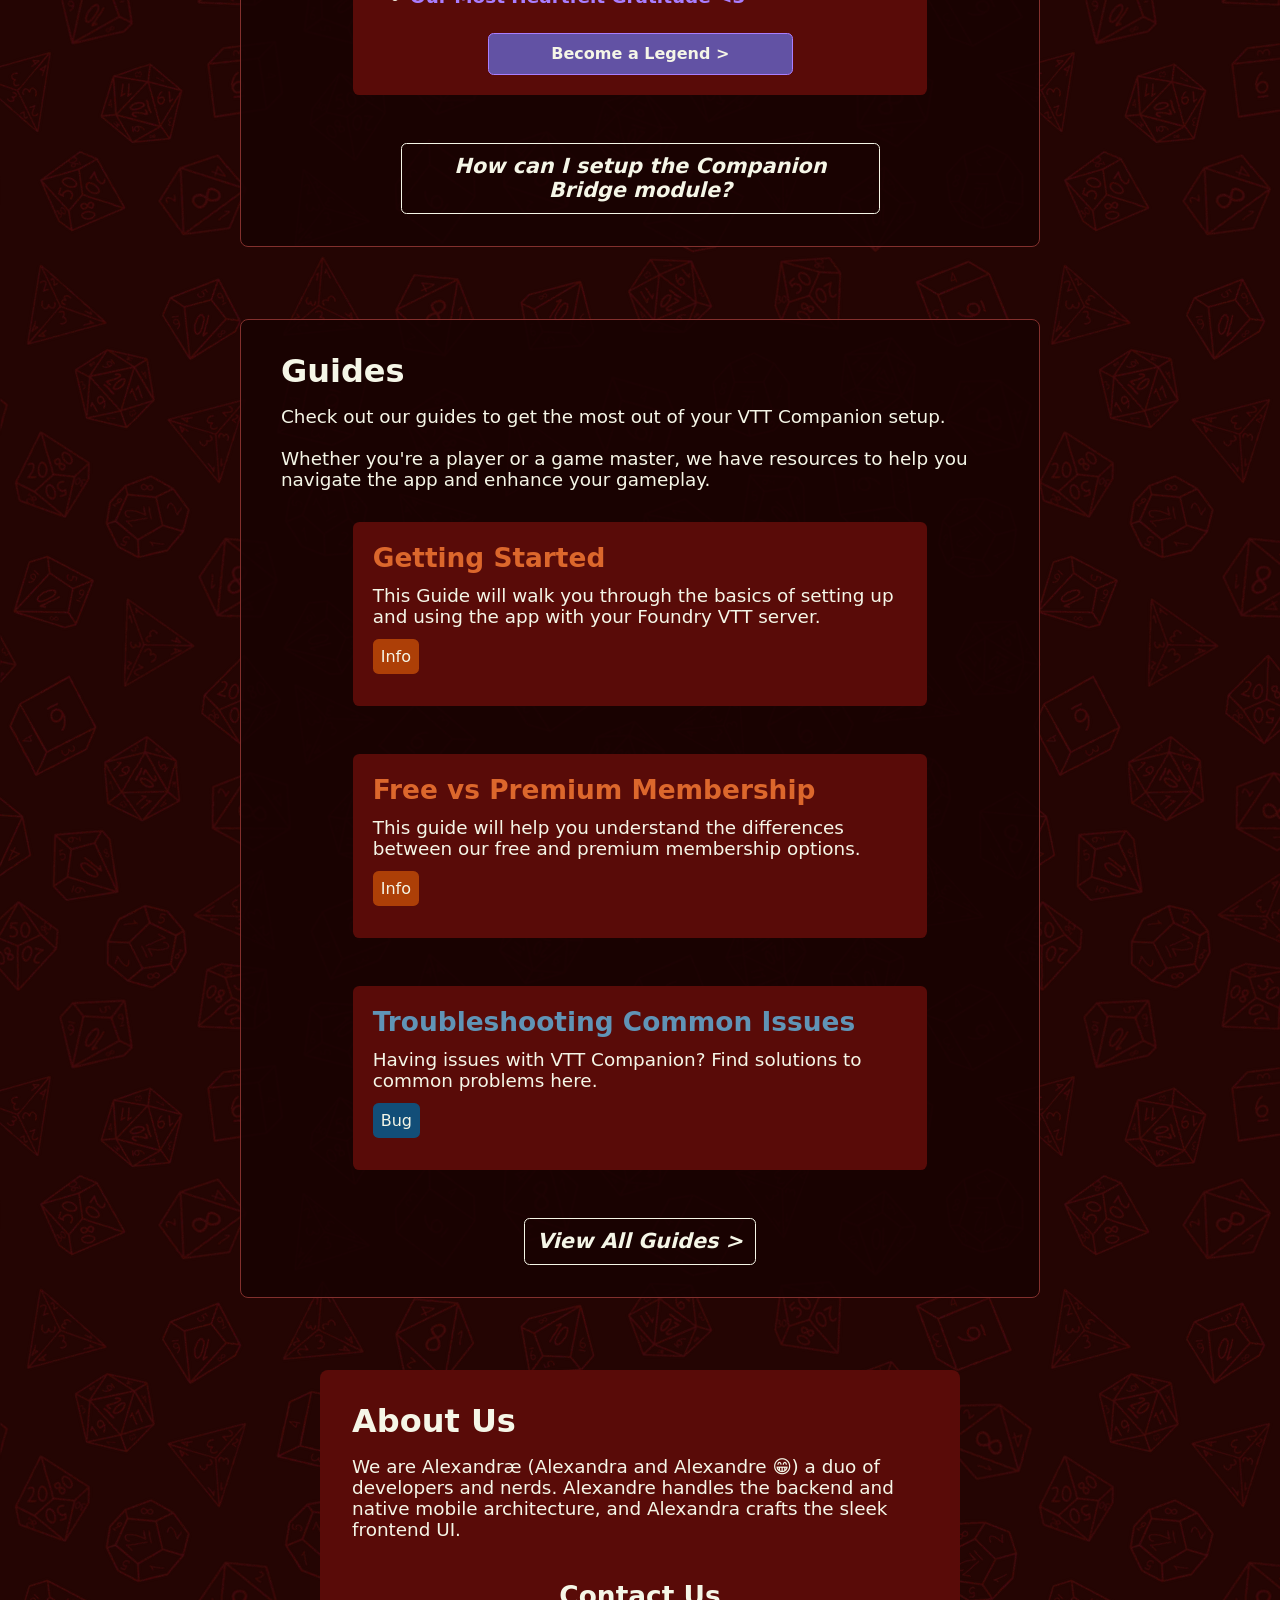
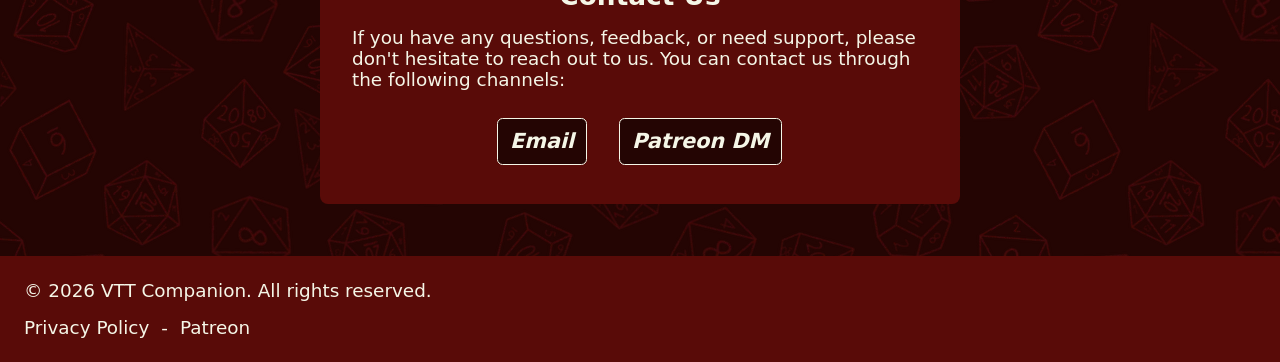
==== commit af9a10db: "membership tier updates" ====
--- a/index.html
+++ b/index.html
@@ -127,9 +127,9 @@
                     <div class="home-section-details-section">
                         <h3 class="home-section-details-section-title title2">VTT Companion App</h3>
                         <p class="tag tag2">Free Access</p>
-                        <p>VTT Companion is available on both iOS and Android devices. It gives players a mobile character sheet for checking stats, spells, items, and session actions on the go.</p>
-                        <p><span class="bold">Note:</span> The app is currently in the testing phase and available on TestFlight for iOS and through Closed Testing for Android. If you're interested in joining the testing phase, please fill in the form or contact us through our Patreon or email.</p>
-                        <a href="#home-about-contact" class="a-btn btn2">Get the App ></a>
+                        <p>VTT Companion is available for iOS devices and also soon for Android devices. It gives players a mobile character sheet for checking stats, spells, items, and session actions on the go.</p>
+                        <p><span class="bold">Note:</span> The app is currently available for IOS users and is in the testing phase through Closed Testing for Android. If you're interested in joining the testing phase, please fill in <a href="https://tally.so/r/2EJdXp" target="_blank">the form</a> or contact us through our Patreon or email.</p>
+                        <a href="https://apps.apple.com/be/app/vtt-companion/id6761869201" class="a-btn btn2">Get the iOS App ></a>
                     </div>
                 </div>
             </div>
@@ -148,15 +148,15 @@
                 <div class="home-section-details">
                     <div class="home-section-details-section">
                         <h3 class="home-section-details-section-title">Free Tier</h3>
-                        <p><span class="bold title2 h4">Copper Tier: Scout</span><br>This tier is for players who want to try out the module and the app. Experience a clean, real-time window into the game, no more laptops blocking the view.</p>
+                        <p><span class="bold title5 h4">Commoner</span><br>This tier is for people who want to try out the module and the app for the first time and don't mind only having an offline version.</p>
                         <ul class="home-section-details-section-list">
-                            <li><span class="title2 bold">Real-Time Read Sync:</span> All connected players can view their stats, inventory, and spells as they change in Foundry.</li>
-                            <li><span class="title2 bold">Local Updates:</span> Players can change the local state of their character (HP, spell slots, exhaustion, etc...)</li>
-                            <li><span class="title2 bold">Patreon Updates:</span> Receive the latest news and updates about the app and module from Patreon!</li>
-                            <li><span class="title2 bold">Limitations:</span> Does not include the possibility to send changes to Foundry, cast spells, use items, etc.</li>
-                            <li><span class="title2 bold">Free Module:</span> Can be directly installed from the Foundry VTT package manager <a href="https://foundryvtt.com/packages/companion-bridge-free" target="_blank" style="text-decoration: underline; color: var(--accent-txt-3); font-style: italic;">here</a>.</li>
+                            <li><span class="title5 bold">Real-Time Read Sync:</span> All connected players can view their stats, inventory, and spells as they change in Foundry</li>
+                            <li><span class="title5 bold">Local Updates:</span> Players can change the local state of their character (HP, spell slots, exhaustion, etc...)</li>
+                            <li><span class="title5 bold">Discord Support:</span> Access to our Free Support channel (checked once a week).</li>
+                            <li><span class="title5 bold">Limitations:</span> Does not include the possibility to send changes to Foundry, cast spells, use items, etc.</li>
+                            <li><span class="title5 bold">Free Module:</span> Can be directly installed from the Foundry VTT package manager <a href="https://foundryvtt.com/packages/companion-bridge-free" target="_blank" style="text-decoration: underline; color: var(--accent-txt-5); font-style: italic;">here</a>.</li>
                         </ul>
-                        <a href="https://www.patreon.com/15740411/join" target="_blank" class="a-btn btn2">Become a Copper Tier Member ></a>
+                        <a href="https://www.patreon.com/15740411/join" target="_blank" class="a-btn btn6">Become a Commoner ></a>
                     </div>
 
                     <div class="home-section-details-section">
@@ -168,14 +168,30 @@
                         </p>
 
                         <div class="tiers-section margin-top-minus">
-                            <p><span class="bold title1 h4">Silver Tier: Adventurer</span><br>This is the main tier giving you access to the premium module.</p>
+                            <p><span class="bold title2 h4">Copper Tier: Scout</span><br>Love the project and want to give us a small boost? Scouts help us stay motivated and keep our app up to date.</p>
 
                             <ul class="home-section-details-section-list">
-                                <li><span class="bold title1">Access to the premium module:</span> Full two-way updates, rest mechanisms, complete roll integration, items, features, and spells usage, and <a href="free-vs-premium.html" target="_blank" style="text-decoration: underline; color: var(--accent-txt-3); font-style: italic;">so much more!</a></li>
-                                <li><span class="bold title1">Support our work:</span> As a premium member, you'll help us continue developing, maintaining the app and adding new features!</li>
+                                <li><span class="bold title2">Roadmap Voting:</span> Access to Patreon-only polls where you get 1x voting power to decide which features we build next.</a></li>
+                                <li><span class="bold title2">Free Module:</span> Access to the "Companion Bridge Free" module (Read-Only sync)</li>
+                                <li><span class="bold title2">Discord Support:</span> Access to our Free Support channel (checked once a week)</li>
                             </ul>
 
-                            <a href="https://www.patreon.com/15740411/join" target="_blank" class="a-btn btn1">Become a Silver Tier Member ></a>
+                            <a href="https://www.patreon.com/15740411/join" target="_blank" class="a-btn btn2">Become an Scout ></a>
+                        </div>
+
+                        <hr>
+
+                        <div class="tiers-section margin-top-minus">
+                            <p><span class="bold title1 h4">Silver Tier: Adventurer</span><br>Ready to stop just viewing and start interacting? This tier unlocks the full power of the VTT Companion.</p>
+
+                            <ul class="home-section-details-section-list">
+                                <li><span class="bold title1">Premium Module:</span> Link to access to the Premium Bridge module (for the current version). This unlocks two-way live sync: update HP, spend spell slots, and use items directly from your phone!</a></li>
+                                <li><span class="bold title1">Bug Fixes:</span> Continue to receive bug fixes and minor updates for the current major version of the app and module even after the end of your subscription</li>
+                                <li><span class="bold title1">Active Support:</span> Access to the General Support channel in Discord (checked 3x per week)</li>
+                                <li><span class="bold title1">Roadmap Voting:</span> Get 2x voting power in all new feature polls</li>
+                            </ul>
+
+                            <a href="https://www.patreon.com/15740411/join" target="_blank" class="a-btn btn1">Become an Adventurer ></a>
                         </div>
 
                         <hr>
@@ -190,7 +206,7 @@
                                 <li><span class="bold title3">Our Heartfelt Gratitude &lt;3</span></li>
                             </ul>
 
-                            <a href="https://www.patreon.com/15740411/join" target="_blank" class="a-btn btn3">Become a Gold Tier Member ></a>
+                            <a href="https://www.patreon.com/15740411/join" target="_blank" class="a-btn btn3">Become a Hero ></a>
                         </div>
 
                         <hr>
@@ -199,13 +215,14 @@
                             <p><span class="bold title4 h4">Platinum Tier: Legend</span><br>For people who REALLY, REALLY, want to give us a boost and allow us to dedicate more time to the development of the app. Includes everything from the <span style="font-style: italic;" class="title1">Silver</span> and <span style="font-style: italic;" class="title3">Gold</span> tiers and:</p>
 
                             <ul class="home-section-details-section-list">
-                                <li><span class="bold title4">Included in Sponsors:</span> Shoutout to you in the Sponsors section on the homepage of the app!</li>
-                                <li><span class="bold title4">Private Feature Request:</span> Directly discuss with us a feature you think is missing in the current app/module, how you envision it, what it should allow, etc.</li>
-                                <li><span class="bold title4">Higher Voting Power:</span> Your votes in the roadmap polls will count triple ;&#41.</li>
+                                <li><span class="bold title4">Included in Sponsors:</span> Shoutout to you in the Sponsors section on the homepage of the app and our website!</li>
+                                <li><span class="bold title4">Private Feature Request:</span> Once a month, you can DM us a specific feature or tweak you'd like to see. We’ll discuss your vision and see how it fits into our roadmap!</li>
+                                <li><span class="bold title4">Loyalty Reward:</span> Stay subscribed for only <span>2 months</span> to earn the Lifetime Stable Link for the Premium module and all future version updates.</li>
+                                <li><span class="bold title4">Priority Support:</span> Direct access to us in Discord for priority bug investigation.</li>
                                 <li><span class="bold title4">Our Most Heartfelt Gratitude &lt;3</span></li>
                             </ul>
 
-                            <a href="https://www.patreon.com/15740411/join" target="_blank" class="a-btn btn4">Become a Platinum Tier Member ></a>
+                            <a href="https://www.patreon.com/15740411/join" target="_blank" class="a-btn btn4">Become a Legend ></a>
                         </div>
                     </div>
                 </div>
--- a/styles-min.css
+++ b/styles-min.css
@@ -1 +1 @@
-:root{--accent-bg-1:#590b08;--accent-bg-1-opaque:#590b0896;--accent-bg-2:#ad3f07;--accent-bg-2-opaque:#ad3e0763;--accent-bg-3:#ae8704;--accent-bg-3-opaque:#ae8604d5;--accent-bg-4:#124e78;--accent-bg-4-opaque:#124e78c6;--accent-txt-1:#f4cb44;--accent-txt-2:#dc672c;--accent-txt-3:#6094b6;--accent-txt-4:#9a89dc;--body-bg:#240503;--body-bg-opaque:#180202dc;--body-txt:#f5f6e7;--border-1:#82302d;--border-2:#df7a46;--border-3:#f3c429;--border-4:#4d7a99;--btn-bg-1:#ad3f07;--btn-bg-2:#a6820b;--btn-bg-3:#124e78;--btn-bg-4:#914a47;--btn-bg-5:#6252a4;--btn-txt:#f5f6e7;--danger-border:#ff0000;--danger-txt:#ff0000;}*{color:var(--body-txt);font-family:system-ui,-apple-system,BlinkMacSystemFont,'Segoe UI',Roboto,sans-serif;margin:0;padding:0;box-sizing:border-box;}html{scroll-padding-top:10px;scroll-behavior:smooth;}body{display:flex;flex-direction:column;min-height:100dvh;background-color:var(--body-bg);background-image:url(img/bg-general-100-3.webp);background-repeat:repeat;}main{flex-grow:1;}section{display:flex;flex-direction:column;align-items:center;gap:2rem;padding:1.5rem 0;}section:not(#home-hero,#home-about-contact,#privacy-section,#guides,.guide){width:92.5%;max-width:50rem;margin:0 auto 3.25rem;background-color:var(--body-bg-opaque);border:.1rem solid var(--border-1);border-radius:.5rem;}h1{font-size:clamp(2rem,6vw,3rem);}h2{font-size:clamp(1.6rem,4vw,2rem);}h3{font-size:clamp(1.25rem,3vw,1.65rem);}h4,.h4{font-size:clamp(1rem,3vw,1.3rem);}a,p,li,table{font-size:clamp(.9rem,2vw,1.15rem);text-decoration:none;}th{font-size:clamp(.8rem,2vw,1rem);}.a-btn,button{font-weight:550;font-size:clamp(1.05rem,2vw,1.3rem);padding:.65rem .75rem;border:none;border-radius:.35rem;cursor:pointer;background:transparent;transition:background-color .2s ease,transform .1s ease;will-change:transform;text-decoration:none;}.a-btn:active,button:active{transform:scale(.96);opacity:.75;}.next-btn{border:.1rem solid var(--btn-txt);max-width:60%;text-align:center;font-style:italic;margin-top:.5rem;}.next-btn:hover{background-color:var(--accent-bg-1);}.a-btn:hover,button:hover{text-decoration:underline;}.bold{font-weight:bold;}.italic{font-style:italic;}.title1{color:var(--accent-txt-3);}.title2{color:var(--accent-txt-2);}.title3{color:var(--accent-txt-1);}.title4{color:var(--accent-txt-4);}.btn1{background-color:var(--btn-bg-3);border:.1rem solid var(--border-4);}.btn2{background-color:var(--btn-bg-1);border:.1rem solid var(--border-2);}.btn3{background-color:var(--btn-bg-2);border:.1rem solid var(--border-3);}.btn4{background-color:var(--btn-bg-5);border:.1rem solid var(--accent-txt-4);}.btn5{background-color:var(--accent-bg-1);border:.1rem solid var(--btn-txt);margin-top:1rem;}.btn5:hover{background-color:var(--body-bg-opaque);}#home-hero{display:flex;flex-direction:column;align-items:center;height:100dvh;padding:0;text-align:center;}.home-hero-content-main{flex-grow:1;display:flex;flex-direction:column;align-items:center;gap:2rem;}header{display:flex;justify-content:space-between;align-items:center;width:100%;padding:.5rem 0;background-color:var(--body-bg-opaque);border-bottom:.1rem solid var(--border-1);}.logo{position:absolute;margin:1rem;width:4.5rem;height:4.5rem;font-size:1.15rem;}nav{display:flex;justify-content:flex-end;align-items:center;flex-wrap:wrap;gap:1.25rem;width:70%;margin:1.5rem 1rem 1.5rem auto;}.nav-btn{padding:.5rem .65rem;border:.1rem solid var(--btn-txt);border-radius:.35rem;}.nav-btn:hover{background-color:var(--accent-bg-1);}.hero-title{margin:1rem 3rem 0;}.hero-subtitle{font-style:italic;margin:0 auto;padding:1.5rem 1.25rem;width:85%;background-color:var(--accent-bg-1);border-radius:.5rem;}#home-hero .next-btn{background-color:var(--accent-bg-1);border:.1rem solid var(--border-1);margin-bottom:3rem;}#home-hero .next-btn:hover{background-color:var(--body-bg);border-color:var(--btn-txt);}.hero-btns{display:flex;justify-content:center;align-items:center;flex-wrap:wrap;gap:1.5rem 3.5rem;}.home-sections{width:90%;margin:0 auto .5rem;}.home-section-intro-title{margin-bottom:1rem;}.home-section-details{display:flex;flex-direction:column;align-items:center;gap:2rem;margin:0 auto;width:95%;}.home-section-details-section{display:flex;flex-direction:column;align-items:center;gap:1rem;background-color:var(--accent-bg-1);border-radius:.4rem;padding:1.25rem;width:100%;}.home-section-details-section-title{font-weight:bold}.home-section-details-section-list{padding:0 1.5rem;}.home-section-details-section-list li{margin:.5rem 0;}.beta-section{display:flex;flex-direction:column;align-items:flex-start;gap:0;padding:1rem;border:.1rem solid var(--border-1);border-radius:.5rem;}#home-use .home-section-details,#home-guides .home-section-details{margin-top:1.75rem;}.tags{display:flex;justify-content:flex-start;align-items:center;flex-wrap:wrap;gap:.5rem;margin-bottom:.75rem;}.tag{padding:.5rem;border-radius:.35rem;font-size:clamp(.85rem,2vw,1rem);}#home-use .home-section-details .a-btn{margin:1.5rem 0 .5rem;font-size:clamp(.85rem,2vw,1rem);}#home-use .home-section-details .a-btn:hover{background-color:transparent;}#home-memberships .home-section-details-section .a-btn{font-size:clamp(.85rem,2vw,1rem);margin-top:1rem;text-align:center;width:80%;}#home-memberships .home-section-details-section .a-btn:hover{background-color:transparent;}.tiers-section{display:flex;flex-direction:column;align-items:flex-start;width:95%;gap:.15rem}.tiers-section a{margin:0 auto;}#home-guides .home-section-details-section{align-items:flex-start;gap:.75rem;}.tag1{background-color:var(--accent-bg-4);}.tag2{background-color:var(--accent-bg-2);}#home-about-contact{width:85%;max-width:40rem;margin:2rem auto 3.25rem;border:none;background-color:var(--accent-bg-1);border-radius:.5rem;}.contact-us-title{text-align:center;}.contact-btns{display:flex;justify-content:center;align-items:center;flex-wrap:wrap;gap:1rem 2rem;margin-top:1.25rem;}.contact-btns a{background-color:var(--body-bg);}footer{display:flex;flex-direction:column;align-items:flex-start;gap:1rem;padding:1rem;background-color:var(--accent-bg-1);}.footer-links{display:flex;justify-content:flex-start;align-items:center;gap:.75rem;}.footer-links a:hover{text-decoration:underline;color:var(--body-bg-opaque);}#privacy-section,#guides,.guide{align-items:flex-start;gap:1rem;width:90%;max-width:50rem;margin:0 auto 2rem;border:none;}#privacy-section{width:85%;}#privacy-section h1,#guides h1{margin-top:2rem;}#privacy-section h2:first-of-type{margin-top:1.5rem;}.margin{margin-bottom:1rem;}hr{border-top:.2rem solid var(--border-1);border-bottom:none;border-right:none;border-left:none;width:95%;min-width:min-content;margin:1.5rem auto}#guides-section{display:flex;justify-content:center;align-items:center;flex-wrap:wrap;gap:.75rem;margin:0 auto;}#guides .home-section-details-section{align-items:flex-start;margin-bottom:1rem}.tag3{background-color:var(--accent-bg-3);}#guides .next-btn{margin:0 auto;max-width:65%;}#guides .next-btn:hover{background-color:var(--body-bg);}.guide{background-color:var(--accent-bg-1);padding:1rem;margin-top:2rem;border-radius:.5rem;}.guide:first-of-type{background-color:transparent;padding:0;padding-top:1rem;margin:0 auto;}.guide a{font-size:clamp(.85rem,2vw,1rem);}.guide h3{font-style:italic;font-weight:lighter;}.info h1,.info h2,.info h3,.info span,.info li::marker{color:var(--accent-txt-2);}.info p.tag{background-color:var(--accent-bg-2);}.bug h1,.bug h2,.bug h3,.bug span,.bug li::marker{color:var(--accent-txt-3);}.bug p.tag{background-color:var(--accent-bg-4);}.update h1,.update h2,.update h3,.update span,.update li::marker{color:var(--accent-txt-1);}.update p.tag{background-color:var(--accent-bg-3);}.guide .home-section-details-section-title{margin:.75rem 0 -.5rem;}.margin-bottom-minus{margin-bottom:-.75rem;}.margin-top-plus{margin-top:.5rem;}.margin-top-minus{margin-top:.5rem;}.table-scroll-container{width:100%;overflow-x:auto;-webkit-overflow-scrolling:touch;margin:1rem 0 .5rem;border:.1rem solid var(--border-1);border-bottom:none;border-radius:.5rem;}table{width:100%;min-width:625px;border-collapse:collapse;text-align:left;}th,td{padding:.75rem 1rem;border-bottom:.1rem solid var(--border-1);}th{background-color:var(--accent-bg-2);position:sticky;top:0}tbody tr:nth-child(even){background-color:rgba(255,255,255,.05)}@media (min-width:450px){#privacy-section,#guides,.guide{width:85%}#guides .home-section-details-section{width:90%;margin-left:auto;margin-right:auto}#home-about-contact{width:80%}}@media (min-width:550px){.hero-title{margin-top:3.5rem}.hero-subtitle{width:50%}section{padding:2rem 1rem}.home-section-details{width:80%}.guide{padding:2rem;margin:2rem auto 5rem}.guide .a-btn{margin:1rem 0}}@media (min-width:550px){#guides .home-section-details-section{width:80%}}@media (min-width:750px){section{padding:2rem 0}section:not(#home-hero,#home-about-contact,#privacy-section,#guides,.guide){margin-bottom:4.5rem}#home-info .home-section-details,#home-use .home-section-details,#home-memberships .home-section-details,#home-guides .home-section-details{gap:3rem}#guides .home-section-details-section{padding:1.5rem;margin-bottom:2rem;width:305px}.guide .home-section-details-section-title{margin-top:1.25rem}#home-about-contact{margin-top:3rem}footer{padding:1.5rem}}@media (min-width:800px){#guides .home-section-details-section{width:325px}}@media (min-width:850px){#guides .home-section-details-section{width:355px}}@media (min-width:1000px){header{padding:.5rem 3rem}.home-section-details,#home-use .home-section-details,#home-guides .home-section-details{margin-top:2rem}.guide{padding:2.5rem 3rem}.guide .a-btn{margin-top:2rem}#guides .home-section-details-section{margin-bottom:2.5rem}}@media (min-width:1250px){header{padding:.5rem 8rem}}+:root{--accent-bg-1:#590b08;--accent-bg-1-opaque:#590b0896;--accent-bg-2:#ad3f07;--accent-bg-2-opaque:#ad3e0763;--accent-bg-3:#ae8704;--accent-bg-3-opaque:#ae8604d5;--accent-bg-4:#124e78;--accent-bg-4-opaque:#124e78c6;--accent-bg-5:#8f8f8f;--accent-txt-1:#f4cb44;--accent-txt-2:#dc672c;--accent-txt-3:#6094b6;--accent-txt-4:#aa7eff;--accent-txt-5:#8f8f8f;--body-bg:#240503;--body-bg-opaque:#180202dc;--body-txt:#f5f6e7;--border-1:#82302d;--border-2:#df7a46;--border-3:#f3c429;--border-4:#4d7a99;--btn-bg-1:#ad3f07;--btn-bg-2:#a6820b;--btn-bg-3:#124e78;--btn-bg-4:#914a47;--btn-bg-5:#6252a4;--btn-txt:#f5f6e7;--danger-border:#ff0000;--danger-txt:#ff0000;}*{color:var(--body-txt);font-family:system-ui,-apple-system,BlinkMacSystemFont,'Segoe UI',Roboto,sans-serif;margin:0;padding:0;box-sizing:border-box;}html{scroll-padding-top:10px;scroll-behavior:smooth;}body{display:flex;flex-direction:column;min-height:100dvh;background-color:var(--body-bg);background-image:url(img/bg-general-100-3.webp);background-repeat:repeat;}main{flex-grow:1;}section{display:flex;flex-direction:column;align-items:center;gap:2rem;padding:1.5rem 0;}section:not(#home-hero,#home-about-contact,#privacy-section,#guides,.guide){width:92.5%;max-width:50rem;margin:0 auto 3.25rem;background-color:var(--body-bg-opaque);border:.1rem solid var(--border-1);border-radius:.5rem;}h1{font-size:clamp(2rem,6vw,3rem);}h2{font-size:clamp(1.6rem,4vw,2rem);}h3{font-size:clamp(1.25rem,3vw,1.65rem);}h4,.h4{font-size:clamp(1rem,3vw,1.3rem);}a,p,li,table{font-size:clamp(.9rem,2vw,1.15rem);text-decoration:none;}th{font-size:clamp(.8rem,2vw,1rem);}.a-btn,button{font-weight:550;font-size:clamp(1.05rem,2vw,1.3rem);padding:.65rem .75rem;border:none;border-radius:.35rem;cursor:pointer;background:transparent;transition:background-color .2s ease,transform .1s ease;will-change:transform;text-decoration:none;}.a-btn:active,button:active{transform:scale(.96);opacity:.75;}.next-btn{border:.1rem solid var(--btn-txt);max-width:60%;text-align:center;font-style:italic;margin-top:.5rem;}.next-btn:hover{background-color:var(--accent-bg-1);}.a-btn:hover,button:hover{text-decoration:underline;}.bold{font-weight:bold;}.italic{font-style:italic;}.title1{color:var(--accent-txt-3);}.title2{color:var(--accent-txt-2);}.title3{color:var(--accent-txt-1);}.title4{color:var(--accent-txt-4);}.title5{color:var(--accent-txt-5);}.btn1{background-color:var(--btn-bg-3);border:.1rem solid var(--border-4);}.btn2{background-color:var(--btn-bg-1);border:.1rem solid var(--border-2);}.btn3{background-color:var(--btn-bg-2);border:.1rem solid var(--border-3);}.btn4{background-color:var(--btn-bg-5);border:.1rem solid var(--accent-txt-4);}.btn5{background-color:var(--accent-bg-1);border:.1rem solid var(--btn-txt);margin-top:1rem;}.btn6{background-color:var(--accent-bg-5);border:.1rem solid var(--btn-txt);}.btn5:hover{background-color:var(--body-bg-opaque);}#home-hero{display:flex;flex-direction:column;align-items:center;height:100dvh;padding:0;text-align:center;}.home-hero-content-main{flex-grow:1;display:flex;flex-direction:column;align-items:center;gap:2rem;}header{display:flex;justify-content:space-between;align-items:center;width:100%;padding:.5rem 0;background-color:var(--body-bg-opaque);border-bottom:.1rem solid var(--border-1);}.logo{position:absolute;margin:1rem;width:4.5rem;height:4.5rem;font-size:1.15rem;}nav{display:flex;justify-content:flex-end;align-items:center;flex-wrap:wrap;gap:1.25rem;width:70%;margin:1.5rem 1rem 1.5rem auto;}.nav-btn{padding:.5rem .65rem;border:.1rem solid var(--btn-txt);border-radius:.35rem;}.nav-btn:hover{background-color:var(--accent-bg-1);}.hero-title{margin:1rem 3rem 0;}.hero-subtitle{font-style:italic;margin:0 auto;padding:1.5rem 1.25rem;width:85%;background-color:var(--accent-bg-1);border-radius:.5rem;}#home-hero .next-btn{background-color:var(--accent-bg-1);border:.1rem solid var(--border-1);margin-bottom:3rem;}#home-hero .next-btn:hover{background-color:var(--body-bg);border-color:var(--btn-txt);}.hero-btns{display:flex;justify-content:center;align-items:center;flex-wrap:wrap;gap:1.5rem 3.5rem;}.home-sections{width:90%;margin:0 auto .5rem;}.home-section-intro-title{margin-bottom:1rem;}.home-section-details{display:flex;flex-direction:column;align-items:center;gap:2rem;margin:0 auto;width:95%;}.home-section-details-section{display:flex;flex-direction:column;align-items:center;gap:1rem;background-color:var(--accent-bg-1);border-radius:.4rem;padding:1.25rem;width:100%;}.home-section-details-section-title{font-weight:bold}.home-section-details-section-list{padding:0 1.5rem;}.home-section-details-section-list li{margin:.5rem 0;}.beta-section{display:flex;flex-direction:column;align-items:flex-start;gap:0;padding:1rem;border:.1rem solid var(--border-1);border-radius:.5rem;}#home-use .home-section-details,#home-guides .home-section-details{margin-top:1.75rem;}.tags{display:flex;justify-content:flex-start;align-items:center;flex-wrap:wrap;gap:.5rem;margin-bottom:.75rem;}.tag{padding:.5rem;border-radius:.35rem;font-size:clamp(.85rem,2vw,1rem);}#home-use .home-section-details .a-btn{margin:1.5rem 0 .5rem;font-size:clamp(.85rem,2vw,1rem);}#home-use .home-section-details .a-btn:hover{background-color:transparent;}#home-memberships .home-section-details-section .a-btn{font-size:clamp(.85rem,2vw,1rem);margin-top:1rem;text-align:center;width:60%;}#home-memberships .home-section-details-section .a-btn:hover{background-color:transparent;}.tiers-section{display:flex;flex-direction:column;align-items:flex-start;width:95%;gap:.15rem}.tiers-section a{margin:0 auto;}#home-guides .home-section-details-section{align-items:flex-start;gap:.75rem;}.tag1{background-color:var(--accent-bg-4);}.tag2{background-color:var(--accent-bg-2);}#home-about-contact{width:85%;max-width:40rem;margin:2rem auto 3.25rem;border:none;background-color:var(--accent-bg-1);border-radius:.5rem;}.contact-us-title{text-align:center;}.contact-btns{display:flex;justify-content:center;align-items:center;flex-wrap:wrap;gap:1rem 2rem;margin-top:1.25rem;}.contact-btns a{background-color:var(--body-bg);}footer{display:flex;flex-direction:column;align-items:flex-start;gap:1rem;padding:1rem;background-color:var(--accent-bg-1);}.footer-links{display:flex;justify-content:flex-start;align-items:center;gap:.75rem;}.footer-links a:hover{text-decoration:underline;color:var(--body-bg-opaque);}#privacy-section,#guides,.guide{align-items:flex-start;gap:1rem;width:90%;max-width:50rem;margin:0 auto 2rem;border:none;}#privacy-section{width:85%;}#privacy-section h1,#guides h1{margin-top:2rem;}#privacy-section h2:first-of-type{margin-top:1.5rem;}.margin{margin-bottom:1rem;}hr{border-top:.2rem solid var(--border-1);border-bottom:none;border-right:none;border-left:none;width:95%;min-width:min-content;margin:1.5rem auto}#guides-section{display:flex;justify-content:center;align-items:center;flex-wrap:wrap;gap:.75rem;margin:0 auto;}#guides .home-section-details-section{align-items:flex-start;margin-bottom:1rem}.tag3{background-color:var(--accent-bg-3);}#guides .next-btn{margin:0 auto;max-width:65%;}#guides .next-btn:hover{background-color:var(--body-bg);}.guide{background-color:var(--accent-bg-1);padding:1rem;margin-top:2rem;border-radius:.5rem;}.guide:first-of-type{background-color:transparent;padding:0;padding-top:1rem;margin:0 auto;}.guide a{font-size:clamp(.85rem,2vw,1rem);}.guide h3{font-style:italic;font-weight:lighter;}.info h1,.info h2,.info h3,.info span,.info li::marker{color:var(--accent-txt-2);}.info p.tag{background-color:var(--accent-bg-2);}.bug h1,.bug h2,.bug h3,.bug span,.bug li::marker{color:var(--accent-txt-3);}.bug p.tag{background-color:var(--accent-bg-4);}.update h1,.update h2,.update h3,.update span,.update li::marker{color:var(--accent-txt-1);}.update p.tag{background-color:var(--accent-bg-3);}.guide .home-section-details-section-title{margin:.75rem 0 -.5rem;}.margin-bottom-minus{margin-bottom:-.75rem;}.margin-top-plus{margin-top:.5rem;}.margin-top-minus{margin-top:.5rem;}.table-scroll-container{width:100%;overflow-x:auto;-webkit-overflow-scrolling:touch;margin:1rem 0 .5rem;border:.1rem solid var(--border-1);border-bottom:none;border-radius:.5rem;}table{width:100%;min-width:625px;border-collapse:collapse;text-align:left;}th,td{padding:.75rem 1rem;border-bottom:.1rem solid var(--border-1);}th{background-color:var(--accent-bg-2);position:sticky;top:0}tbody tr:nth-child(even){background-color:rgba(255,255,255,.05)}@media (min-width:450px){#privacy-section,#guides,.guide{width:85%}#guides .home-section-details-section{width:90%;margin-left:auto;margin-right:auto}#home-about-contact{width:80%}}@media (min-width:550px){.hero-title{margin-top:3.5rem}.hero-subtitle{width:50%}section{padding:2rem 1rem}.home-section-details{width:80%}.guide{padding:2rem;margin:2rem auto 5rem}.guide .a-btn{margin:1rem 0}}@media (min-width:550px){#guides .home-section-details-section{width:80%}}@media (min-width:750px){section{padding:2rem 0}section:not(#home-hero,#home-about-contact,#privacy-section,#guides,.guide){margin-bottom:4.5rem}#home-info .home-section-details,#home-use .home-section-details,#home-memberships .home-section-details,#home-guides .home-section-details{gap:3rem}#guides .home-section-details-section{padding:1.5rem;margin-bottom:2rem;width:305px}.guide .home-section-details-section-title{margin-top:1.25rem}#home-about-contact{margin-top:3rem}footer{padding:1.5rem}}@media (min-width:800px){#guides .home-section-details-section{width:325px}}@media (min-width:850px){#guides .home-section-details-section{width:355px}}@media (min-width:1000px){header{padding:.5rem 3rem}.home-section-details,#home-use .home-section-details,#home-guides .home-section-details{margin-top:2rem}.guide{padding:2.5rem 3rem}.guide .a-btn{margin-top:2rem}#guides .home-section-details-section{margin-bottom:2.5rem}}@media (min-width:1250px){header{padding:.5rem 8rem}}
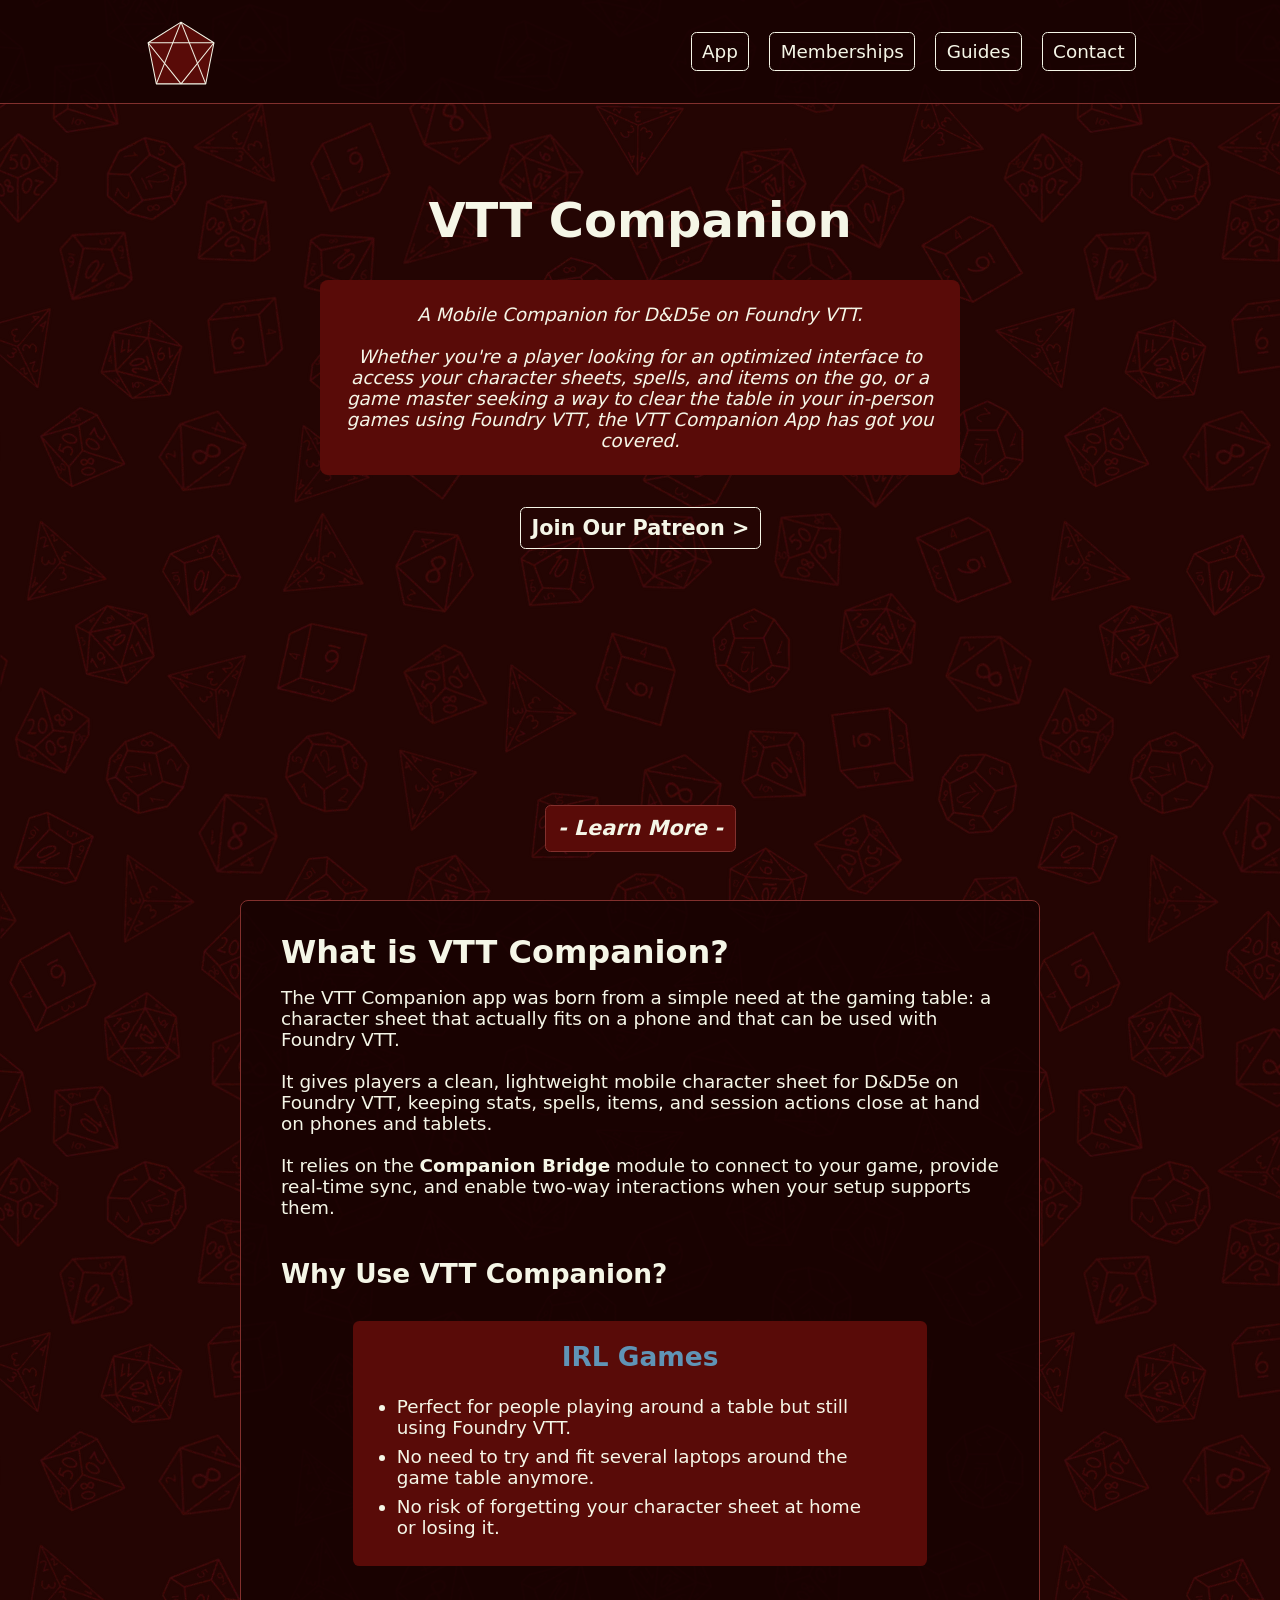
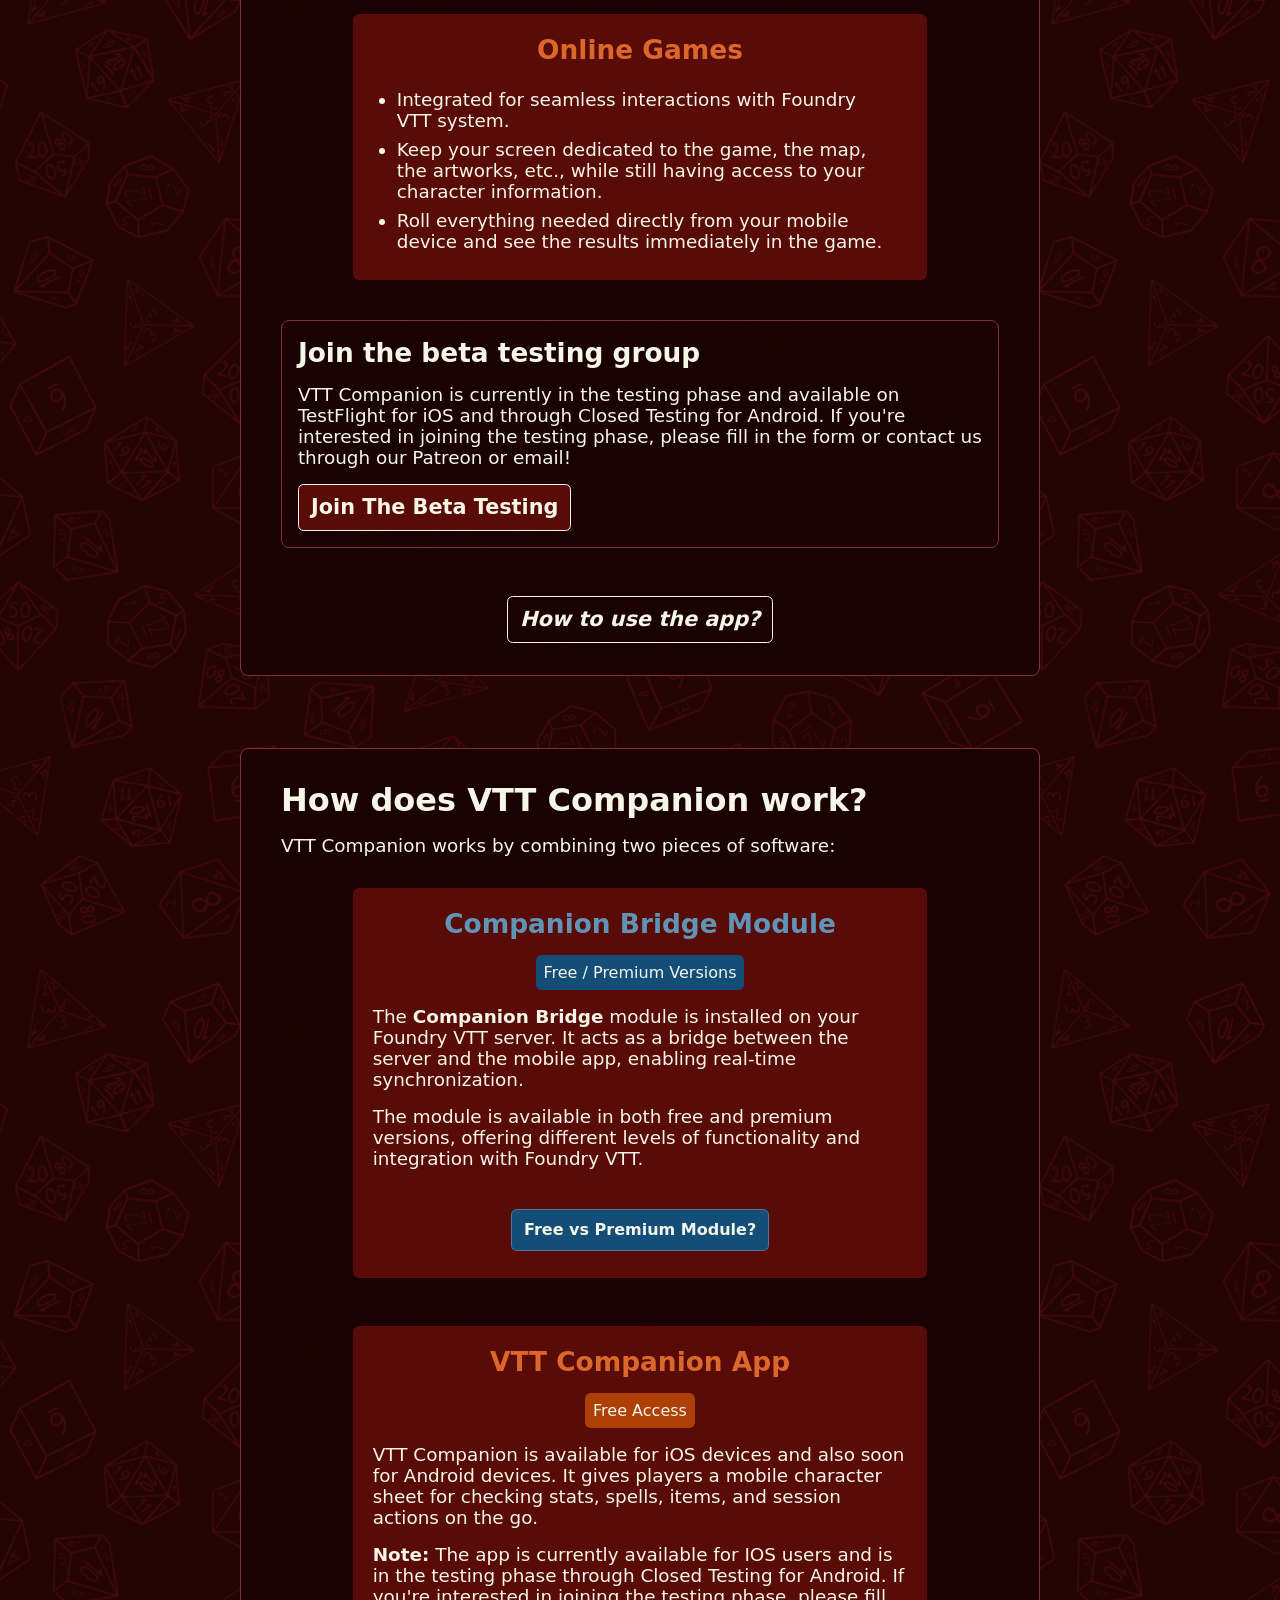
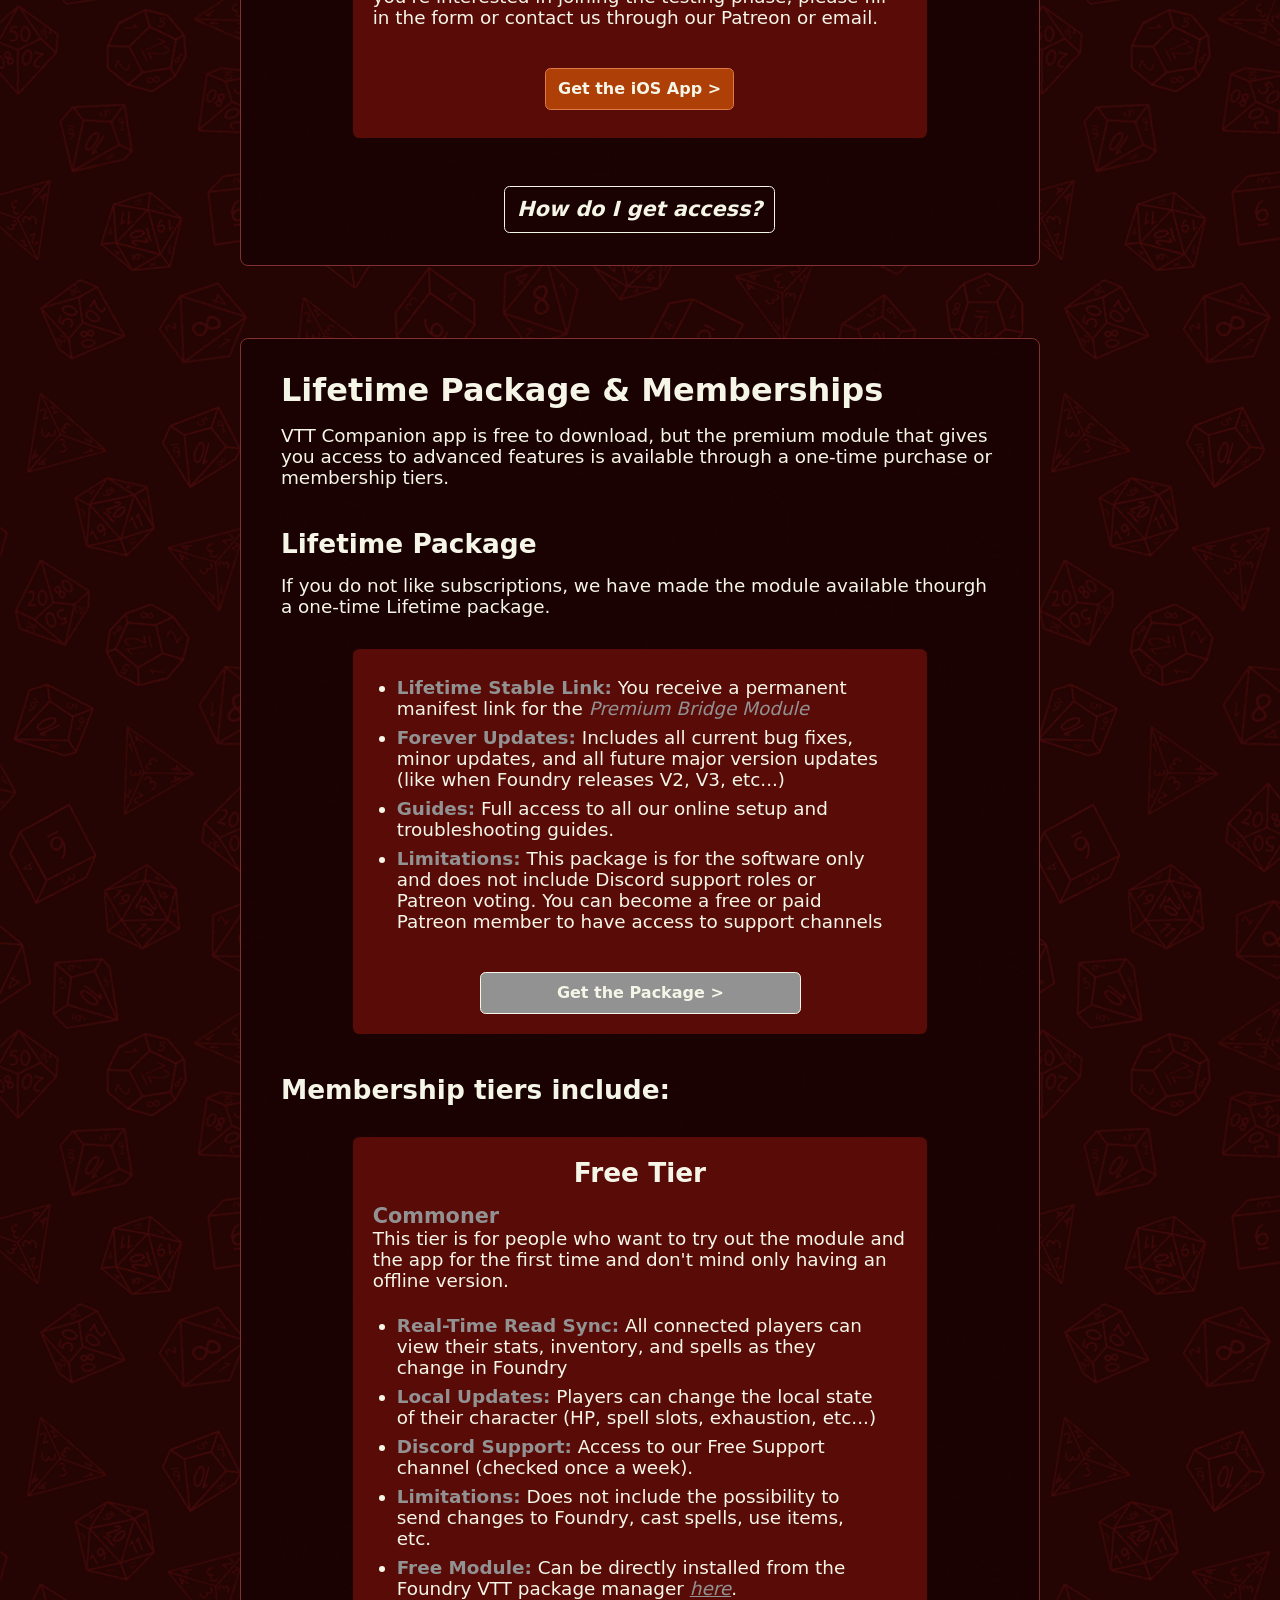
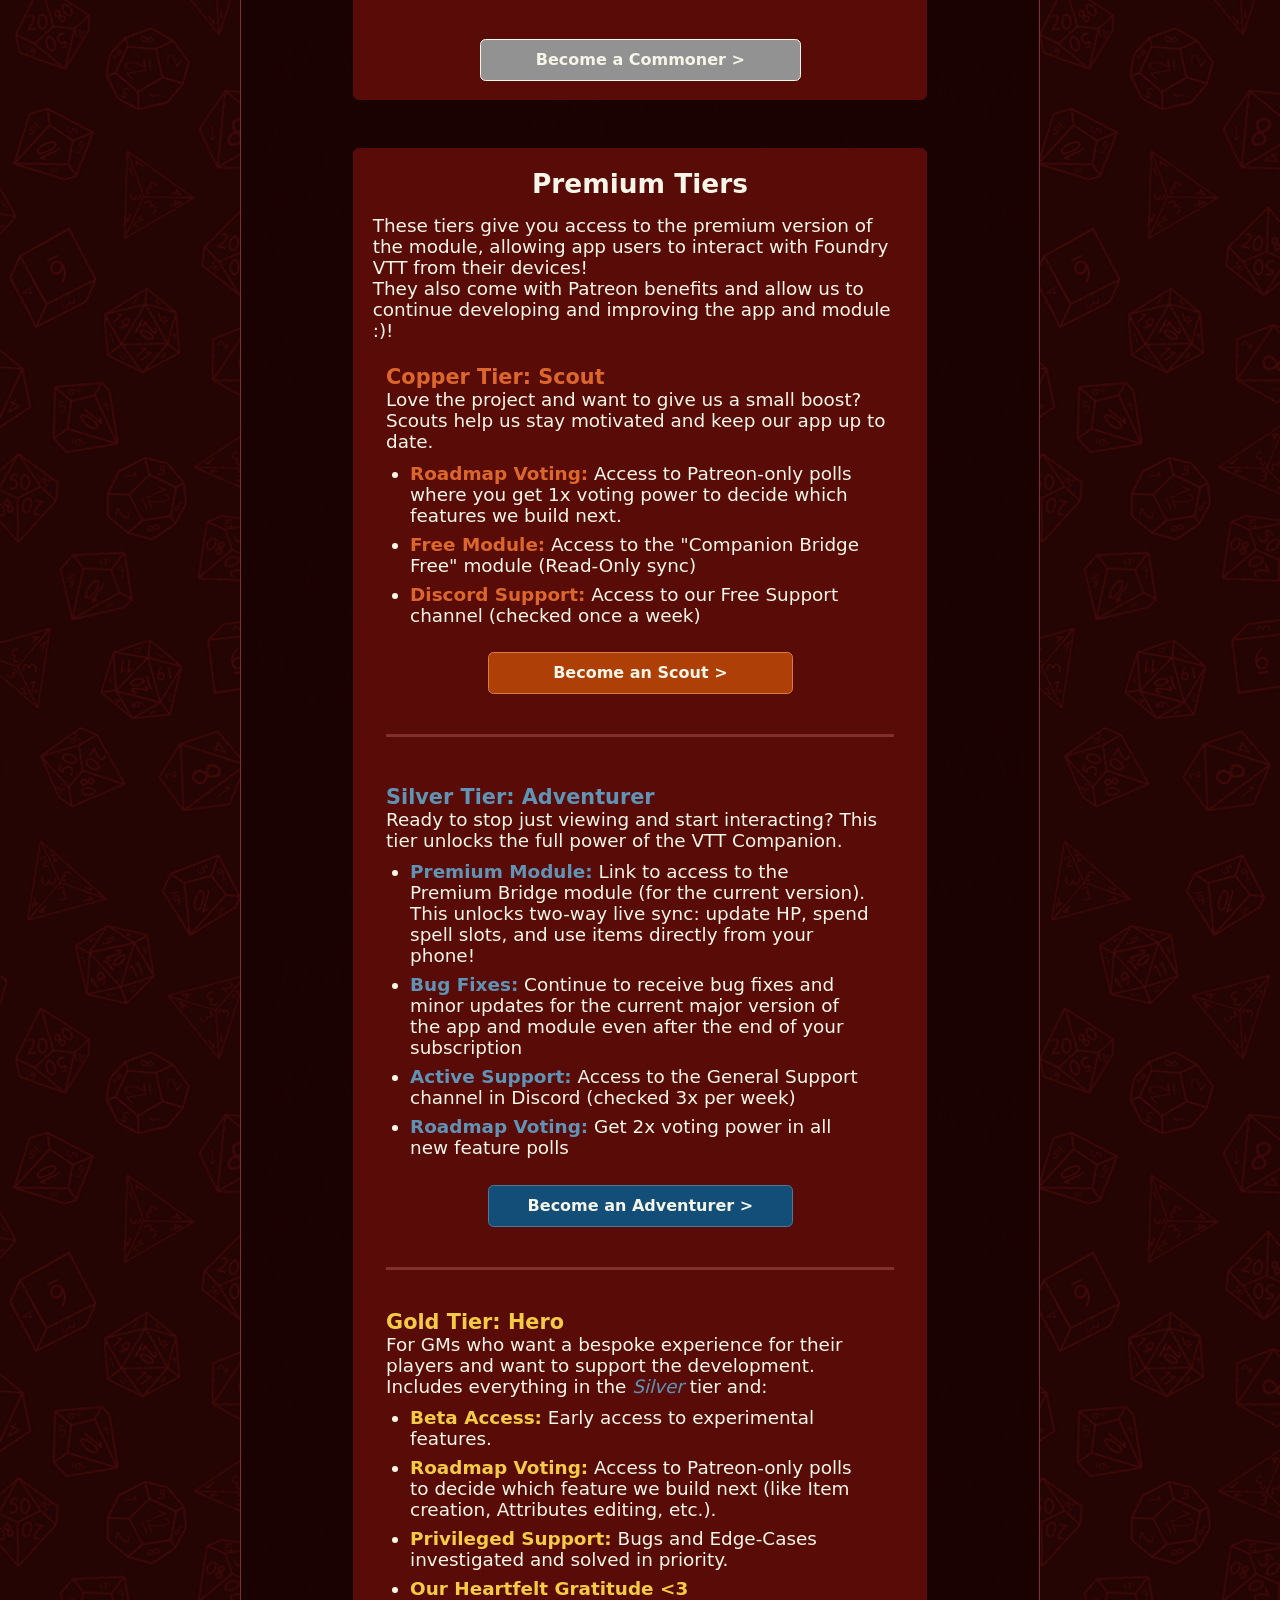
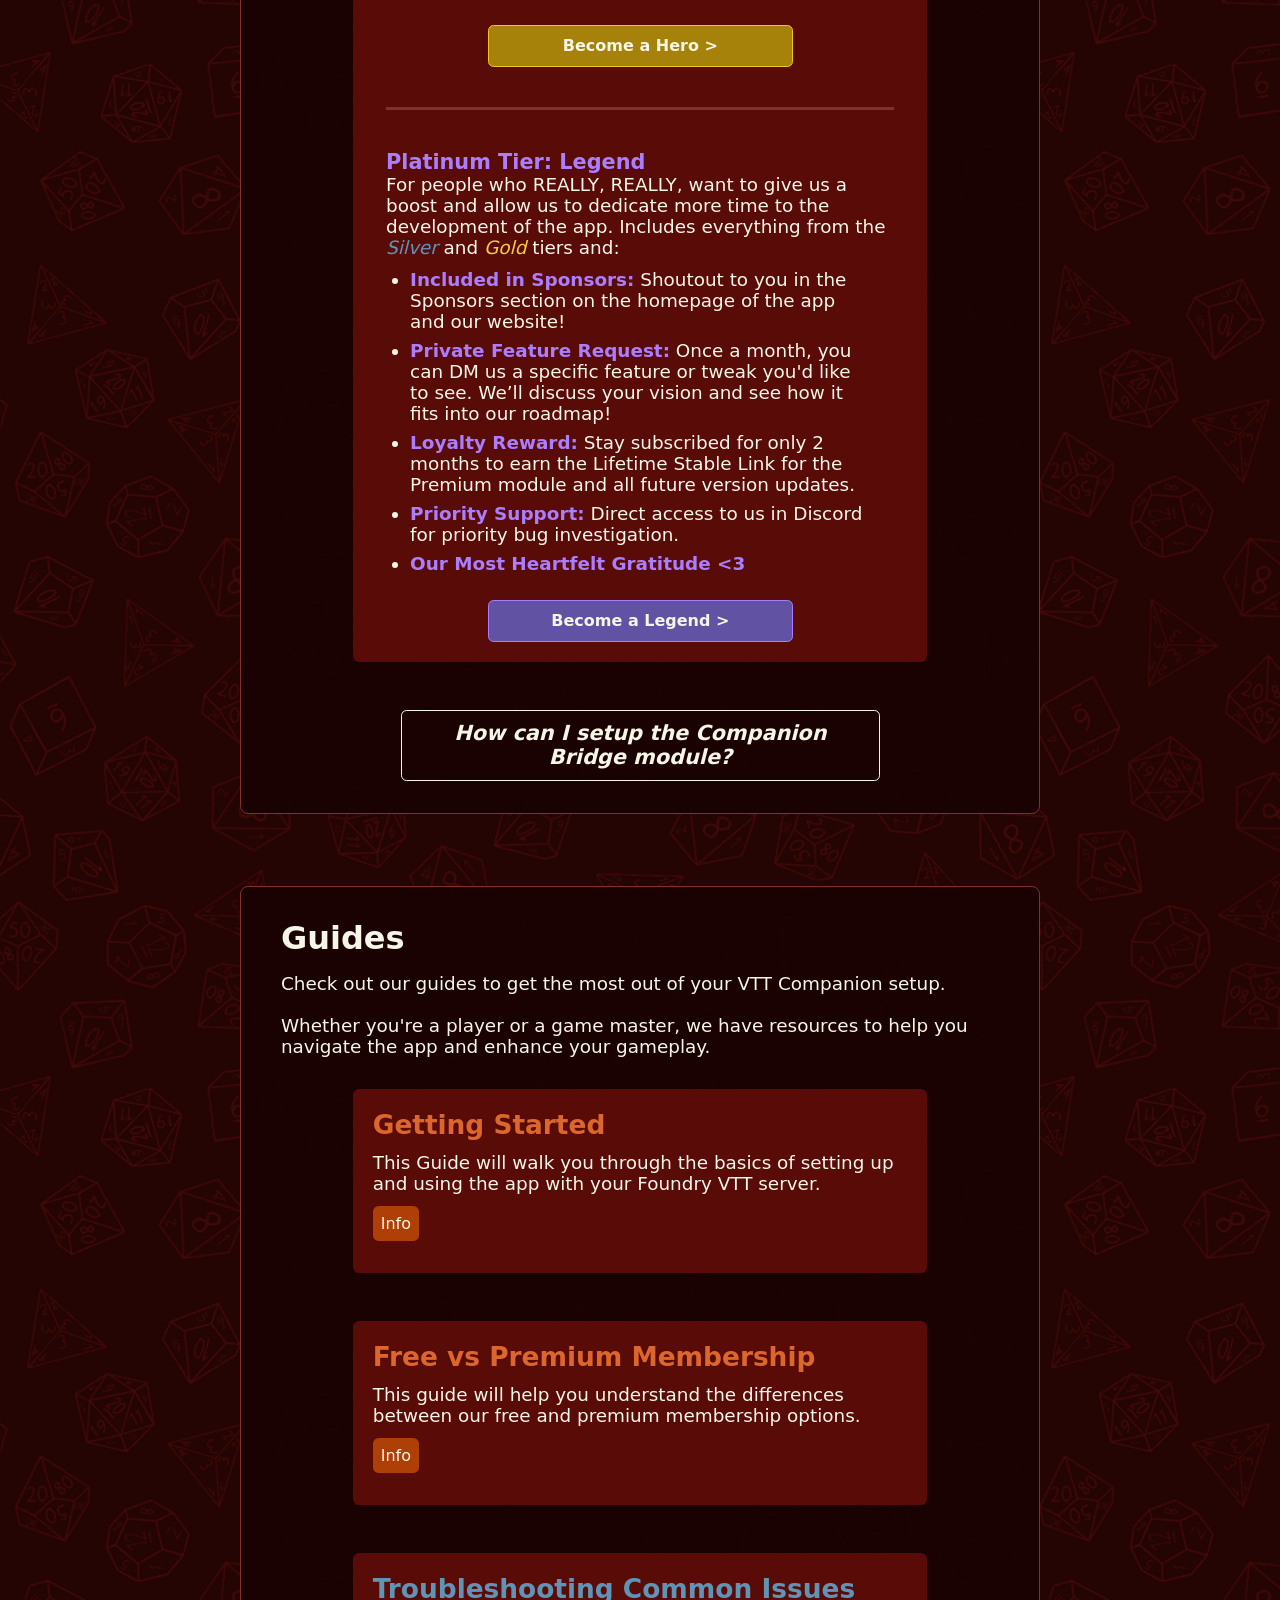
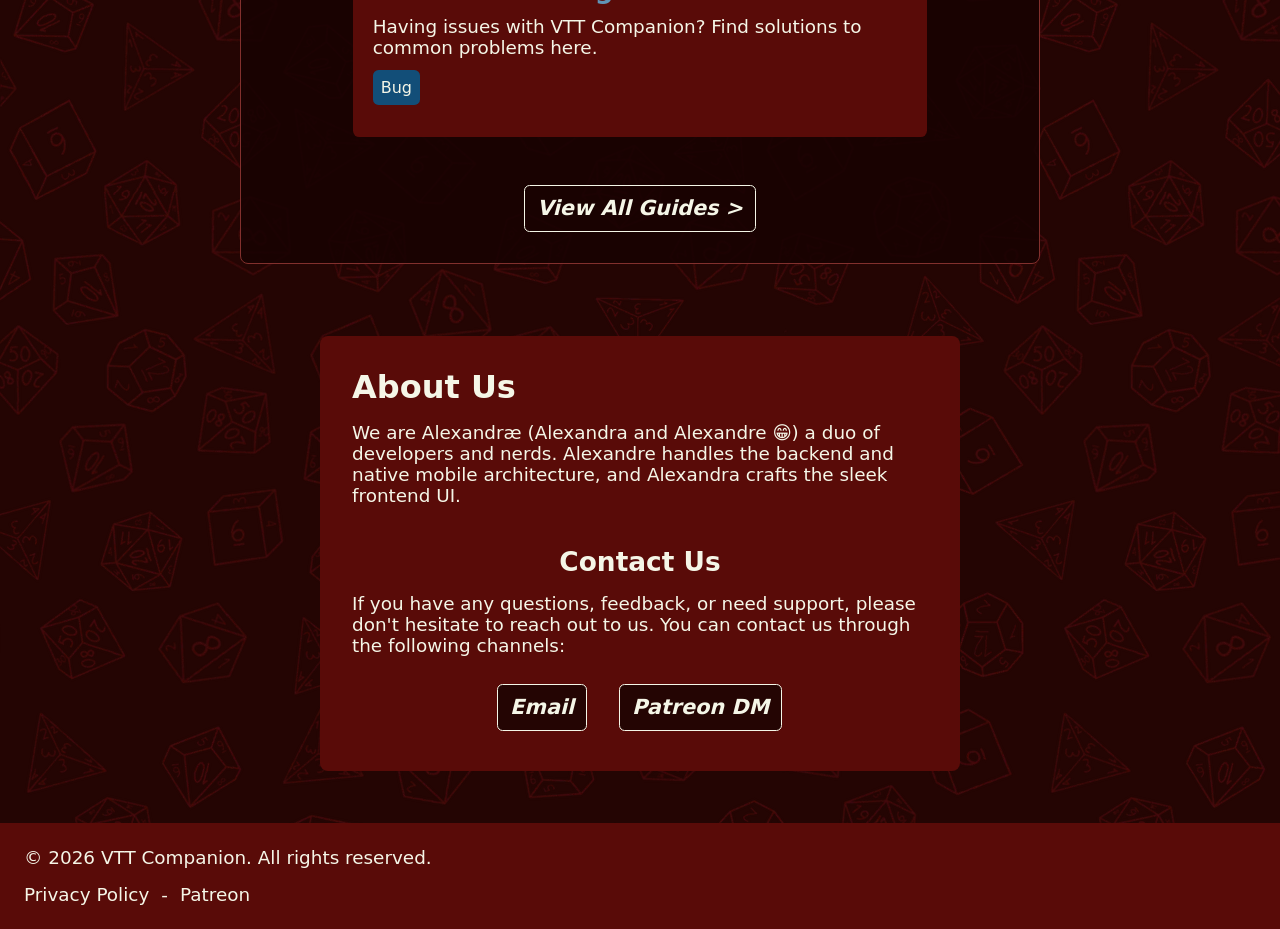
==== commit 40396a61: "added package info and some css color changes" ====
--- a/index.html
+++ b/index.html
@@ -139,8 +139,24 @@
 
         <section id="home-memberships">
             <div class="home-sections">
-                <h2 class="home-section-intro-title">Memberships</h2>
-                <p>VTT Companion is free to download, and access to some features depends on your membership tier.</p>
+                <h2 class="home-section-intro-title">Lifetime Package & Memberships</h2>
+                <p>VTT Companion app is free to download, but the premium module that gives you access to advanced features is available through a one-time purchase or membership tiers.</p>
+            </div>
+
+            <div class="home-sections">
+                <h3 class="home-section-intro-title">Lifetime Package</h3>
+                <p>If you do not like subscriptions, we have made the module available thourgh a one-time Lifetime package.</p>
+                <div class="home-section-details package-section">
+                    <div class="home-section-details-section">
+                        <ul class="home-section-details-section-list">
+                            <li><span class="title5 bold">Lifetime Stable Link:</span> You receive a permanent manifest link for the <span class="title5 italic">Premium Bridge Module</span></li>
+                            <li><span class="title5 bold">Forever Updates:</span> Includes all current bug fixes, minor updates, and all future major version updates (like when Foundry releases V2, V3, etc...)</li>
+                            <li><span class="title5 bold">Guides:</span> Full access to all our online setup and troubleshooting guides.</li>
+                            <li><span class="title5 bold">Limitations:</span> This package is for the software only and does not include Discord support roles or Patreon voting. You can become a free or paid Patreon member to have access to support channels</li>
+                        </ul>
+                        <a href="https://www.patreon.com/posts/lifetime-bridge-158766176?utm_medium=clipboard_copy&utm_source=copyLink&utm_campaign=postshare_creator&utm_content=join_link" target="_blank" class="a-btn btn6">Get the Package ></a>
+                    </div>
+                </div>
             </div>
 
             <div class="home-sections">
--- a/styles-min.css
+++ b/styles-min.css
@@ -1 +1 @@
-:root{--accent-bg-1:#590b08;--accent-bg-1-opaque:#590b0896;--accent-bg-2:#ad3f07;--accent-bg-2-opaque:#ad3e0763;--accent-bg-3:#ae8704;--accent-bg-3-opaque:#ae8604d5;--accent-bg-4:#124e78;--accent-bg-4-opaque:#124e78c6;--accent-bg-5:#8f8f8f;--accent-txt-1:#f4cb44;--accent-txt-2:#dc672c;--accent-txt-3:#6094b6;--accent-txt-4:#aa7eff;--accent-txt-5:#8f8f8f;--body-bg:#240503;--body-bg-opaque:#180202dc;--body-txt:#f5f6e7;--border-1:#82302d;--border-2:#df7a46;--border-3:#f3c429;--border-4:#4d7a99;--btn-bg-1:#ad3f07;--btn-bg-2:#a6820b;--btn-bg-3:#124e78;--btn-bg-4:#914a47;--btn-bg-5:#6252a4;--btn-txt:#f5f6e7;--danger-border:#ff0000;--danger-txt:#ff0000;}*{color:var(--body-txt);font-family:system-ui,-apple-system,BlinkMacSystemFont,'Segoe UI',Roboto,sans-serif;margin:0;padding:0;box-sizing:border-box;}html{scroll-padding-top:10px;scroll-behavior:smooth;}body{display:flex;flex-direction:column;min-height:100dvh;background-color:var(--body-bg);background-image:url(img/bg-general-100-3.webp);background-repeat:repeat;}main{flex-grow:1;}section{display:flex;flex-direction:column;align-items:center;gap:2rem;padding:1.5rem 0;}section:not(#home-hero,#home-about-contact,#privacy-section,#guides,.guide){width:92.5%;max-width:50rem;margin:0 auto 3.25rem;background-color:var(--body-bg-opaque);border:.1rem solid var(--border-1);border-radius:.5rem;}h1{font-size:clamp(2rem,6vw,3rem);}h2{font-size:clamp(1.6rem,4vw,2rem);}h3{font-size:clamp(1.25rem,3vw,1.65rem);}h4,.h4{font-size:clamp(1rem,3vw,1.3rem);}a,p,li,table{font-size:clamp(.9rem,2vw,1.15rem);text-decoration:none;}th{font-size:clamp(.8rem,2vw,1rem);}.a-btn,button{font-weight:550;font-size:clamp(1.05rem,2vw,1.3rem);padding:.65rem .75rem;border:none;border-radius:.35rem;cursor:pointer;background:transparent;transition:background-color .2s ease,transform .1s ease;will-change:transform;text-decoration:none;}.a-btn:active,button:active{transform:scale(.96);opacity:.75;}.next-btn{border:.1rem solid var(--btn-txt);max-width:60%;text-align:center;font-style:italic;margin-top:.5rem;}.next-btn:hover{background-color:var(--accent-bg-1);}.a-btn:hover,button:hover{text-decoration:underline;}.bold{font-weight:bold;}.italic{font-style:italic;}.title1{color:var(--accent-txt-3);}.title2{color:var(--accent-txt-2);}.title3{color:var(--accent-txt-1);}.title4{color:var(--accent-txt-4);}.title5{color:var(--accent-txt-5);}.btn1{background-color:var(--btn-bg-3);border:.1rem solid var(--border-4);}.btn2{background-color:var(--btn-bg-1);border:.1rem solid var(--border-2);}.btn3{background-color:var(--btn-bg-2);border:.1rem solid var(--border-3);}.btn4{background-color:var(--btn-bg-5);border:.1rem solid var(--accent-txt-4);}.btn5{background-color:var(--accent-bg-1);border:.1rem solid var(--btn-txt);margin-top:1rem;}.btn6{background-color:var(--accent-bg-5);border:.1rem solid var(--btn-txt);}.btn5:hover{background-color:var(--body-bg-opaque);}#home-hero{display:flex;flex-direction:column;align-items:center;height:100dvh;padding:0;text-align:center;}.home-hero-content-main{flex-grow:1;display:flex;flex-direction:column;align-items:center;gap:2rem;}header{display:flex;justify-content:space-between;align-items:center;width:100%;padding:.5rem 0;background-color:var(--body-bg-opaque);border-bottom:.1rem solid var(--border-1);}.logo{position:absolute;margin:1rem;width:4.5rem;height:4.5rem;font-size:1.15rem;}nav{display:flex;justify-content:flex-end;align-items:center;flex-wrap:wrap;gap:1.25rem;width:70%;margin:1.5rem 1rem 1.5rem auto;}.nav-btn{padding:.5rem .65rem;border:.1rem solid var(--btn-txt);border-radius:.35rem;}.nav-btn:hover{background-color:var(--accent-bg-1);}.hero-title{margin:1rem 3rem 0;}.hero-subtitle{font-style:italic;margin:0 auto;padding:1.5rem 1.25rem;width:85%;background-color:var(--accent-bg-1);border-radius:.5rem;}#home-hero .next-btn{background-color:var(--accent-bg-1);border:.1rem solid var(--border-1);margin-bottom:3rem;}#home-hero .next-btn:hover{background-color:var(--body-bg);border-color:var(--btn-txt);}.hero-btns{display:flex;justify-content:center;align-items:center;flex-wrap:wrap;gap:1.5rem 3.5rem;}.home-sections{width:90%;margin:0 auto .5rem;}.home-section-intro-title{margin-bottom:1rem;}.home-section-details{display:flex;flex-direction:column;align-items:center;gap:2rem;margin:0 auto;width:95%;}.home-section-details-section{display:flex;flex-direction:column;align-items:center;gap:1rem;background-color:var(--accent-bg-1);border-radius:.4rem;padding:1.25rem;width:100%;}.home-section-details-section-title{font-weight:bold}.home-section-details-section-list{padding:0 1.5rem;}.home-section-details-section-list li{margin:.5rem 0;}.beta-section{display:flex;flex-direction:column;align-items:flex-start;gap:0;padding:1rem;border:.1rem solid var(--border-1);border-radius:.5rem;}#home-use .home-section-details,#home-guides .home-section-details{margin-top:1.75rem;}.tags{display:flex;justify-content:flex-start;align-items:center;flex-wrap:wrap;gap:.5rem;margin-bottom:.75rem;}.tag{padding:.5rem;border-radius:.35rem;font-size:clamp(.85rem,2vw,1rem);}#home-use .home-section-details .a-btn{margin:1.5rem 0 .5rem;font-size:clamp(.85rem,2vw,1rem);}#home-use .home-section-details .a-btn:hover{background-color:transparent;}#home-memberships .home-section-details-section .a-btn{font-size:clamp(.85rem,2vw,1rem);margin-top:1rem;text-align:center;width:60%;}#home-memberships .home-section-details-section .a-btn:hover{background-color:transparent;}.tiers-section{display:flex;flex-direction:column;align-items:flex-start;width:95%;gap:.15rem}.tiers-section a{margin:0 auto;}#home-guides .home-section-details-section{align-items:flex-start;gap:.75rem;}.tag1{background-color:var(--accent-bg-4);}.tag2{background-color:var(--accent-bg-2);}#home-about-contact{width:85%;max-width:40rem;margin:2rem auto 3.25rem;border:none;background-color:var(--accent-bg-1);border-radius:.5rem;}.contact-us-title{text-align:center;}.contact-btns{display:flex;justify-content:center;align-items:center;flex-wrap:wrap;gap:1rem 2rem;margin-top:1.25rem;}.contact-btns a{background-color:var(--body-bg);}footer{display:flex;flex-direction:column;align-items:flex-start;gap:1rem;padding:1rem;background-color:var(--accent-bg-1);}.footer-links{display:flex;justify-content:flex-start;align-items:center;gap:.75rem;}.footer-links a:hover{text-decoration:underline;color:var(--body-bg-opaque);}#privacy-section,#guides,.guide{align-items:flex-start;gap:1rem;width:90%;max-width:50rem;margin:0 auto 2rem;border:none;}#privacy-section{width:85%;}#privacy-section h1,#guides h1{margin-top:2rem;}#privacy-section h2:first-of-type{margin-top:1.5rem;}.margin{margin-bottom:1rem;}hr{border-top:.2rem solid var(--border-1);border-bottom:none;border-right:none;border-left:none;width:95%;min-width:min-content;margin:1.5rem auto}#guides-section{display:flex;justify-content:center;align-items:center;flex-wrap:wrap;gap:.75rem;margin:0 auto;}#guides .home-section-details-section{align-items:flex-start;margin-bottom:1rem}.tag3{background-color:var(--accent-bg-3);}#guides .next-btn{margin:0 auto;max-width:65%;}#guides .next-btn:hover{background-color:var(--body-bg);}.guide{background-color:var(--accent-bg-1);padding:1rem;margin-top:2rem;border-radius:.5rem;}.guide:first-of-type{background-color:transparent;padding:0;padding-top:1rem;margin:0 auto;}.guide a{font-size:clamp(.85rem,2vw,1rem);}.guide h3{font-style:italic;font-weight:lighter;}.info h1,.info h2,.info h3,.info span,.info li::marker{color:var(--accent-txt-2);}.info p.tag{background-color:var(--accent-bg-2);}.bug h1,.bug h2,.bug h3,.bug span,.bug li::marker{color:var(--accent-txt-3);}.bug p.tag{background-color:var(--accent-bg-4);}.update h1,.update h2,.update h3,.update span,.update li::marker{color:var(--accent-txt-1);}.update p.tag{background-color:var(--accent-bg-3);}.guide .home-section-details-section-title{margin:.75rem 0 -.5rem;}.margin-bottom-minus{margin-bottom:-.75rem;}.margin-top-plus{margin-top:.5rem;}.margin-top-minus{margin-top:.5rem;}.table-scroll-container{width:100%;overflow-x:auto;-webkit-overflow-scrolling:touch;margin:1rem 0 .5rem;border:.1rem solid var(--border-1);border-bottom:none;border-radius:.5rem;}table{width:100%;min-width:625px;border-collapse:collapse;text-align:left;}th,td{padding:.75rem 1rem;border-bottom:.1rem solid var(--border-1);}th{background-color:var(--accent-bg-2);position:sticky;top:0}tbody tr:nth-child(even){background-color:rgba(255,255,255,.05)}@media (min-width:450px){#privacy-section,#guides,.guide{width:85%}#guides .home-section-details-section{width:90%;margin-left:auto;margin-right:auto}#home-about-contact{width:80%}}@media (min-width:550px){.hero-title{margin-top:3.5rem}.hero-subtitle{width:50%}section{padding:2rem 1rem}.home-section-details{width:80%}.guide{padding:2rem;margin:2rem auto 5rem}.guide .a-btn{margin:1rem 0}}@media (min-width:550px){#guides .home-section-details-section{width:80%}}@media (min-width:750px){section{padding:2rem 0}section:not(#home-hero,#home-about-contact,#privacy-section,#guides,.guide){margin-bottom:4.5rem}#home-info .home-section-details,#home-use .home-section-details,#home-memberships .home-section-details,#home-guides .home-section-details{gap:3rem}#guides .home-section-details-section{padding:1.5rem;margin-bottom:2rem;width:305px}.guide .home-section-details-section-title{margin-top:1.25rem}#home-about-contact{margin-top:3rem}footer{padding:1.5rem}}@media (min-width:800px){#guides .home-section-details-section{width:325px}}@media (min-width:850px){#guides .home-section-details-section{width:355px}}@media (min-width:1000px){header{padding:.5rem 3rem}.home-section-details,#home-use .home-section-details,#home-guides .home-section-details{margin-top:2rem}.guide{padding:2.5rem 3rem}.guide .a-btn{margin-top:2rem}#guides .home-section-details-section{margin-bottom:2.5rem}}@media (min-width:1250px){header{padding:.5rem 8rem}}+:root{--accent-bg-1:#590b08;--accent-bg-1-opaque:#590b0896;--accent-bg-2:#ad3f07;--accent-bg-2-opaque:#ad3e0763;--accent-bg-3:#ae8704;--accent-bg-3-opaque:#ae8604d5;--accent-bg-4:#124e78;--accent-bg-4-opaque:#124e78c6;--accent-bg-5:#929292;--accent-txt-1:#f4cb44;--accent-txt-2:#dc672c;--accent-txt-3:#6094b6;--accent-txt-4:#aa7eff;--accent-txt-5:#929292;--body-bg:#240503;--body-bg-opaque:#180202dc;--body-txt:#f5f6e7;--border-1:#82302d;--border-2:#df7a46;--border-3:#f3c429;--border-4:#4d7a99;--btn-bg-1:#ad3f07;--btn-bg-2:#a6820b;--btn-bg-3:#124e78;--btn-bg-4:#914a47;--btn-bg-5:#6252a4;--btn-txt:#f5f6e7;--danger-border:#ff0000;--danger-txt:#ff0000;}*{color:var(--body-txt);font-family:system-ui,-apple-system,BlinkMacSystemFont,'Segoe UI',Roboto,sans-serif;margin:0;padding:0;box-sizing:border-box;}html{scroll-padding-top:10px;scroll-behavior:smooth;}body{display:flex;flex-direction:column;min-height:100dvh;background-color:var(--body-bg);background-image:url(img/bg-general-100-3.webp);background-repeat:repeat;}main{flex-grow:1;}section{display:flex;flex-direction:column;align-items:center;gap:2rem;padding:1.5rem 0;}section:not(#home-hero,#home-about-contact,#privacy-section,#guides,.guide){width:92.5%;max-width:50rem;margin:0 auto 3.25rem;background-color:var(--body-bg-opaque);border:.1rem solid var(--border-1);border-radius:.5rem;}h1{font-size:clamp(2rem,6vw,3rem);}h2{font-size:clamp(1.6rem,4vw,2rem);}h3{font-size:clamp(1.25rem,3vw,1.65rem);}h4,.h4{font-size:clamp(1rem,3vw,1.3rem);}a,p,li,table{font-size:clamp(.9rem,2vw,1.15rem);text-decoration:none;}th{font-size:clamp(.8rem,2vw,1rem);}.a-btn,button{font-weight:550;font-size:clamp(1.05rem,2vw,1.3rem);padding:.65rem .75rem;border:none;border-radius:.35rem;cursor:pointer;background:transparent;transition:background-color .2s ease,transform .1s ease;will-change:transform;text-decoration:none;}.a-btn:active,button:active{transform:scale(.96);opacity:.75;}.next-btn{border:.1rem solid var(--btn-txt);max-width:60%;text-align:center;font-style:italic;margin-top:.5rem;}.next-btn:hover{background-color:var(--accent-bg-1);}.a-btn:hover,button:hover{text-decoration:underline;}.bold{font-weight:bold;}.italic{font-style:italic;}.title1{color:var(--accent-txt-3);}.title2{color:var(--accent-txt-2);}.title3{color:var(--accent-txt-1);}.title4{color:var(--accent-txt-4);}.title5{color:var(--accent-txt-5);}.btn1{background-color:var(--btn-bg-3);border:.1rem solid var(--border-4);}.btn2{background-color:var(--btn-bg-1);border:.1rem solid var(--border-2);}.btn3{background-color:var(--btn-bg-2);border:.1rem solid var(--border-3);}.btn4{background-color:var(--btn-bg-5);border:.1rem solid var(--accent-txt-4);}.btn5{background-color:var(--accent-bg-1);border:.1rem solid var(--btn-txt);margin-top:1rem;}.btn6{background-color:var(--accent-bg-5);border:.1rem solid var(--btn-txt);}.btn5:hover{background-color:var(--body-bg-opaque);}#home-hero{display:flex;flex-direction:column;align-items:center;height:100dvh;padding:0;text-align:center;}.home-hero-content-main{flex-grow:1;display:flex;flex-direction:column;align-items:center;gap:2rem;}header{display:flex;justify-content:space-between;align-items:center;width:100%;padding:.5rem 0;background-color:var(--body-bg-opaque);border-bottom:.1rem solid var(--border-1);}.logo{position:absolute;margin:1rem;width:4.5rem;height:4.5rem;font-size:1.15rem;}nav{display:flex;justify-content:flex-end;align-items:center;flex-wrap:wrap;gap:1.25rem;width:70%;margin:1.5rem 1rem 1.5rem auto;}.nav-btn{padding:.5rem .65rem;border:.1rem solid var(--btn-txt);border-radius:.35rem;}.nav-btn:hover{background-color:var(--accent-bg-1);}.hero-title{margin:1rem 3rem 0;}.hero-subtitle{font-style:italic;margin:0 auto;padding:1.5rem 1.25rem;width:85%;background-color:var(--accent-bg-1);border-radius:.5rem;}#home-hero .next-btn{background-color:var(--accent-bg-1);border:.1rem solid var(--border-1);margin-bottom:3rem;}#home-hero .next-btn:hover{background-color:var(--body-bg);border-color:var(--btn-txt);}.hero-btns{display:flex;justify-content:center;align-items:center;flex-wrap:wrap;gap:1.5rem 3.5rem;}.home-sections{width:90%;margin:0 auto .5rem;}.home-section-intro-title{margin-bottom:1rem;}.home-section-details{display:flex;flex-direction:column;align-items:center;gap:2rem;margin:0 auto;width:95%;}.home-section-details-section{display:flex;flex-direction:column;align-items:center;gap:1rem;background-color:var(--accent-bg-1);border-radius:.4rem;padding:1.25rem;width:100%;}.package-section{margin-top:1rem;}.home-section-details-section-title{font-weight:bold}.home-section-details-section-list{padding:0 1.5rem;}.home-section-details-section-list li{margin:.5rem 0;}.beta-section{display:flex;flex-direction:column;align-items:flex-start;gap:0;padding:1rem;border:.1rem solid var(--border-1);border-radius:.5rem;}#home-use .home-section-details,#home-guides .home-section-details{margin-top:1.75rem;}.tags{display:flex;justify-content:flex-start;align-items:center;flex-wrap:wrap;gap:.5rem;margin-bottom:.75rem;}.tag{padding:.5rem;border-radius:.35rem;font-size:clamp(.85rem,2vw,1rem);}#home-use .home-section-details .a-btn{margin:1.5rem 0 .5rem;font-size:clamp(.85rem,2vw,1rem);}#home-use .home-section-details .a-btn:hover{background-color:transparent;}#home-memberships .home-section-details-section .a-btn{font-size:clamp(.85rem,2vw,1rem);margin-top:1rem;text-align:center;width:60%;}#home-memberships .home-section-details-section .a-btn:hover{background-color:transparent;}.tiers-section{display:flex;flex-direction:column;align-items:flex-start;width:95%;gap:.15rem}.tiers-section a{margin:0 auto;}#home-guides .home-section-details-section{align-items:flex-start;gap:.75rem;}.tag1{background-color:var(--accent-bg-4);}.tag2{background-color:var(--accent-bg-2);}#home-about-contact{width:85%;max-width:40rem;margin:2rem auto 3.25rem;border:none;background-color:var(--accent-bg-1);border-radius:.5rem;}.contact-us-title{text-align:center;}.contact-btns{display:flex;justify-content:center;align-items:center;flex-wrap:wrap;gap:1rem 2rem;margin-top:1.25rem;}.contact-btns a{background-color:var(--body-bg);}footer{display:flex;flex-direction:column;align-items:flex-start;gap:1rem;padding:1rem;background-color:var(--accent-bg-1);}.footer-links{display:flex;justify-content:flex-start;align-items:center;gap:.75rem;}.footer-links a:hover{text-decoration:underline;color:var(--body-bg-opaque);}#privacy-section,#guides,.guide{align-items:flex-start;gap:1rem;width:90%;max-width:50rem;margin:0 auto 2rem;border:none;}#privacy-section{width:85%;}#privacy-section h1,#guides h1{margin-top:2rem;}#privacy-section h2:first-of-type{margin-top:1.5rem;}.margin{margin-bottom:1rem;}hr{border-top:.2rem solid var(--border-1);border-bottom:none;border-right:none;border-left:none;width:95%;min-width:min-content;margin:1.5rem auto}#guides-section{display:flex;justify-content:center;align-items:center;flex-wrap:wrap;gap:.75rem;margin:0 auto;}#guides .home-section-details-section{align-items:flex-start;margin-bottom:1rem}.tag3{background-color:var(--accent-bg-3);}#guides .next-btn{margin:0 auto;max-width:65%;}#guides .next-btn:hover{background-color:var(--body-bg);}.guide{background-color:var(--accent-bg-1);padding:1rem;margin-top:2rem;border-radius:.5rem;}.guide:first-of-type{background-color:transparent;padding:0;padding-top:1rem;margin:0 auto;}.guide a{font-size:clamp(.85rem,2vw,1rem);}.guide h3{font-style:italic;font-weight:lighter;}.info h1,.info h2,.info h3,.info span,.info li::marker{color:var(--accent-txt-2);}.info p.tag{background-color:var(--accent-bg-2);}.bug h1,.bug h2,.bug h3,.bug span,.bug li::marker{color:var(--accent-txt-3);}.bug p.tag{background-color:var(--accent-bg-4);}.update h1,.update h2,.update h3,.update span,.update li::marker{color:var(--accent-txt-1);}.update p.tag{background-color:var(--accent-bg-3);}.guide .home-section-details-section-title{margin:.75rem 0 -.5rem;}.margin-bottom-minus{margin-bottom:-.75rem;}.margin-top-plus{margin-top:.5rem;}.margin-top-minus{margin-top:.5rem;}.table-scroll-container{width:100%;overflow-x:auto;-webkit-overflow-scrolling:touch;margin:1rem 0 .5rem;border:.1rem solid var(--border-1);border-bottom:none;border-radius:.5rem;}table{width:100%;min-width:625px;border-collapse:collapse;text-align:left;}th,td{padding:.75rem 1rem;border-bottom:.1rem solid var(--border-1);}th{background-color:var(--accent-bg-2);position:sticky;top:0}tbody tr:nth-child(even){background-color:rgba(255,255,255,.05)}@media (min-width:450px){#privacy-section,#guides,.guide{width:85%}#guides .home-section-details-section{width:90%;margin-left:auto;margin-right:auto}#home-about-contact{width:80%}}@media (min-width:550px){.hero-title{margin-top:3.5rem}.hero-subtitle{width:50%}section{padding:2rem 1rem}.home-section-details{width:80%}.guide{padding:2rem;margin:2rem auto 5rem}.guide .a-btn{margin:1rem 0}}@media (min-width:550px){#guides .home-section-details-section{width:80%}}@media (min-width:750px){section{padding:2rem 0}section:not(#home-hero,#home-about-contact,#privacy-section,#guides,.guide){margin-bottom:4.5rem}#home-info .home-section-details,#home-use .home-section-details,#home-memberships .home-section-details,#home-guides .home-section-details{gap:3rem}#guides .home-section-details-section{padding:1.5rem;margin-bottom:2rem;width:305px}.guide .home-section-details-section-title{margin-top:1.25rem}#home-about-contact{margin-top:3rem}footer{padding:1.5rem}}@media (min-width:800px){#guides .home-section-details-section{width:325px}}@media (min-width:850px){#guides .home-section-details-section{width:355px}}@media (min-width:1000px){header{padding:.5rem 3rem}.home-section-details,#home-use .home-section-details,#home-guides .home-section-details{margin-top:2rem}.guide{padding:2.5rem 3rem}.guide .a-btn{margin-top:2rem}#guides .home-section-details-section{margin-bottom:2.5rem}}@media (min-width:1250px){header{padding:.5rem 8rem}}
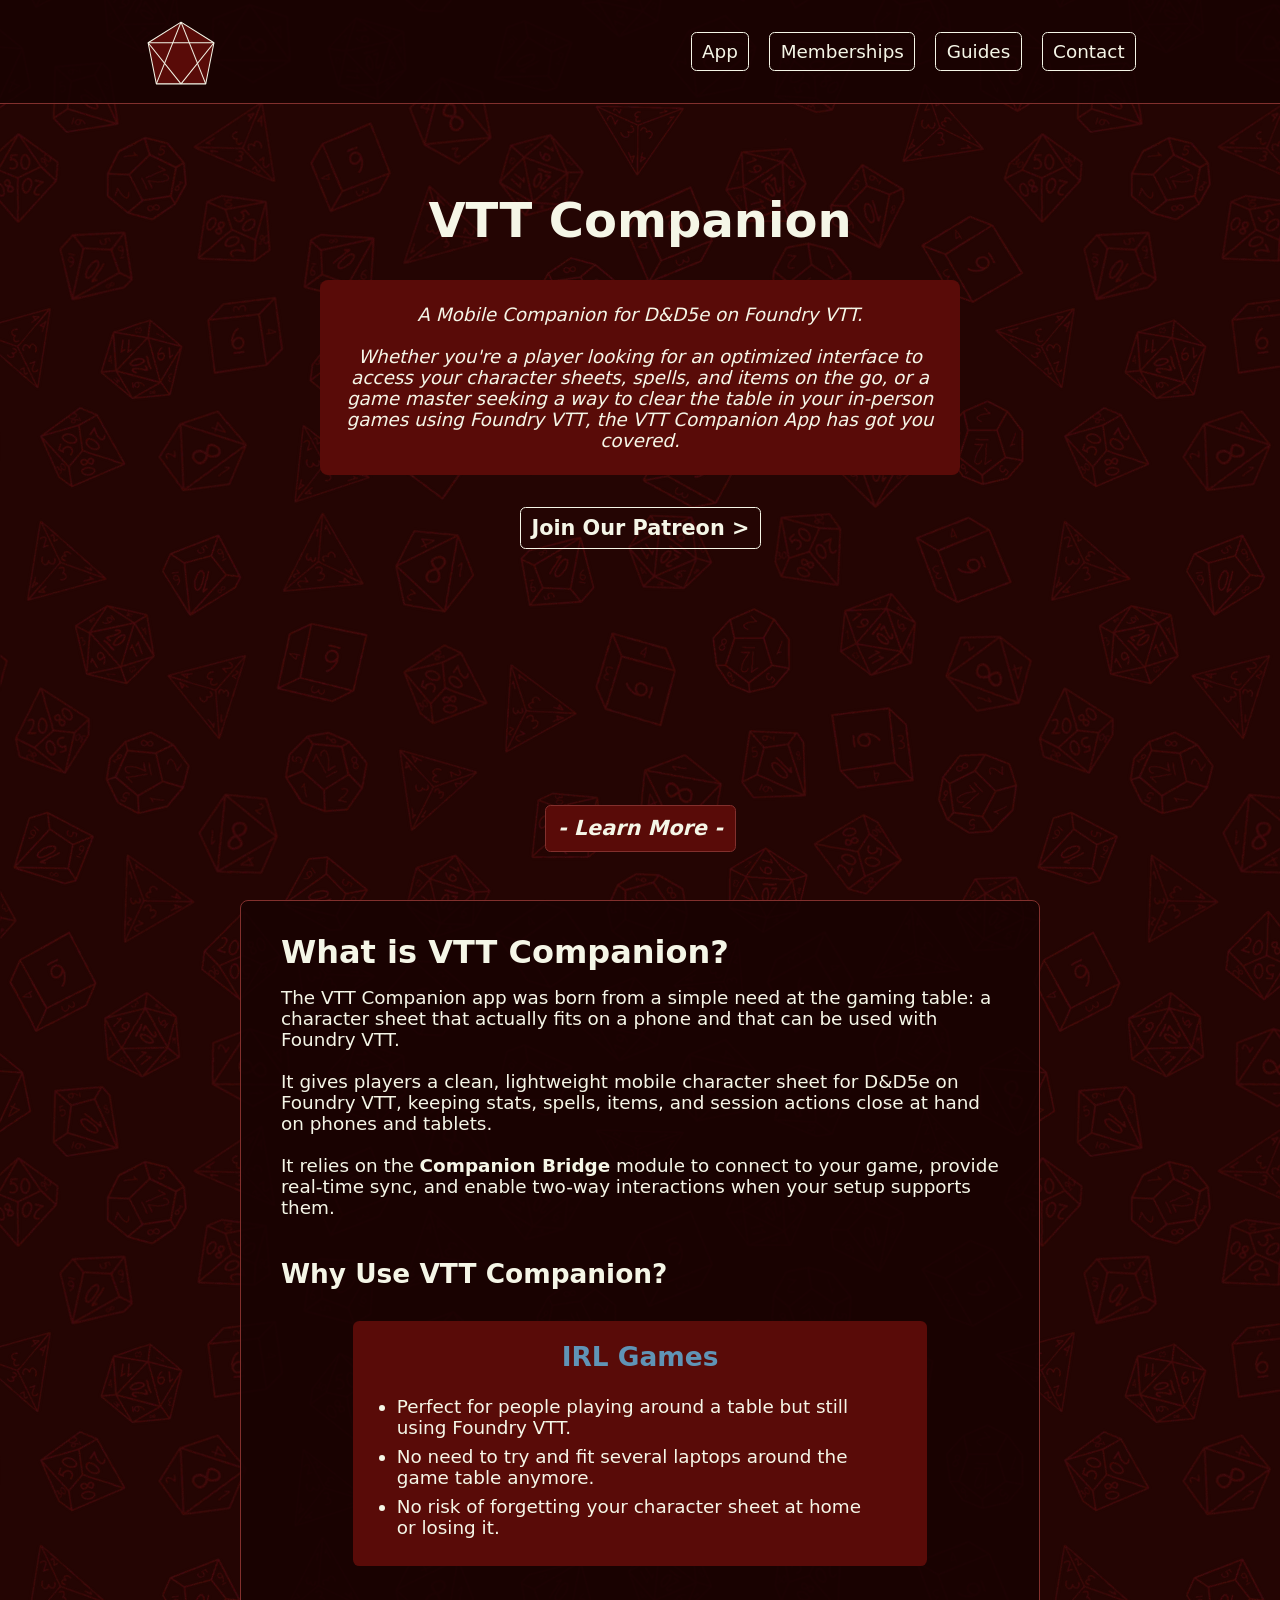
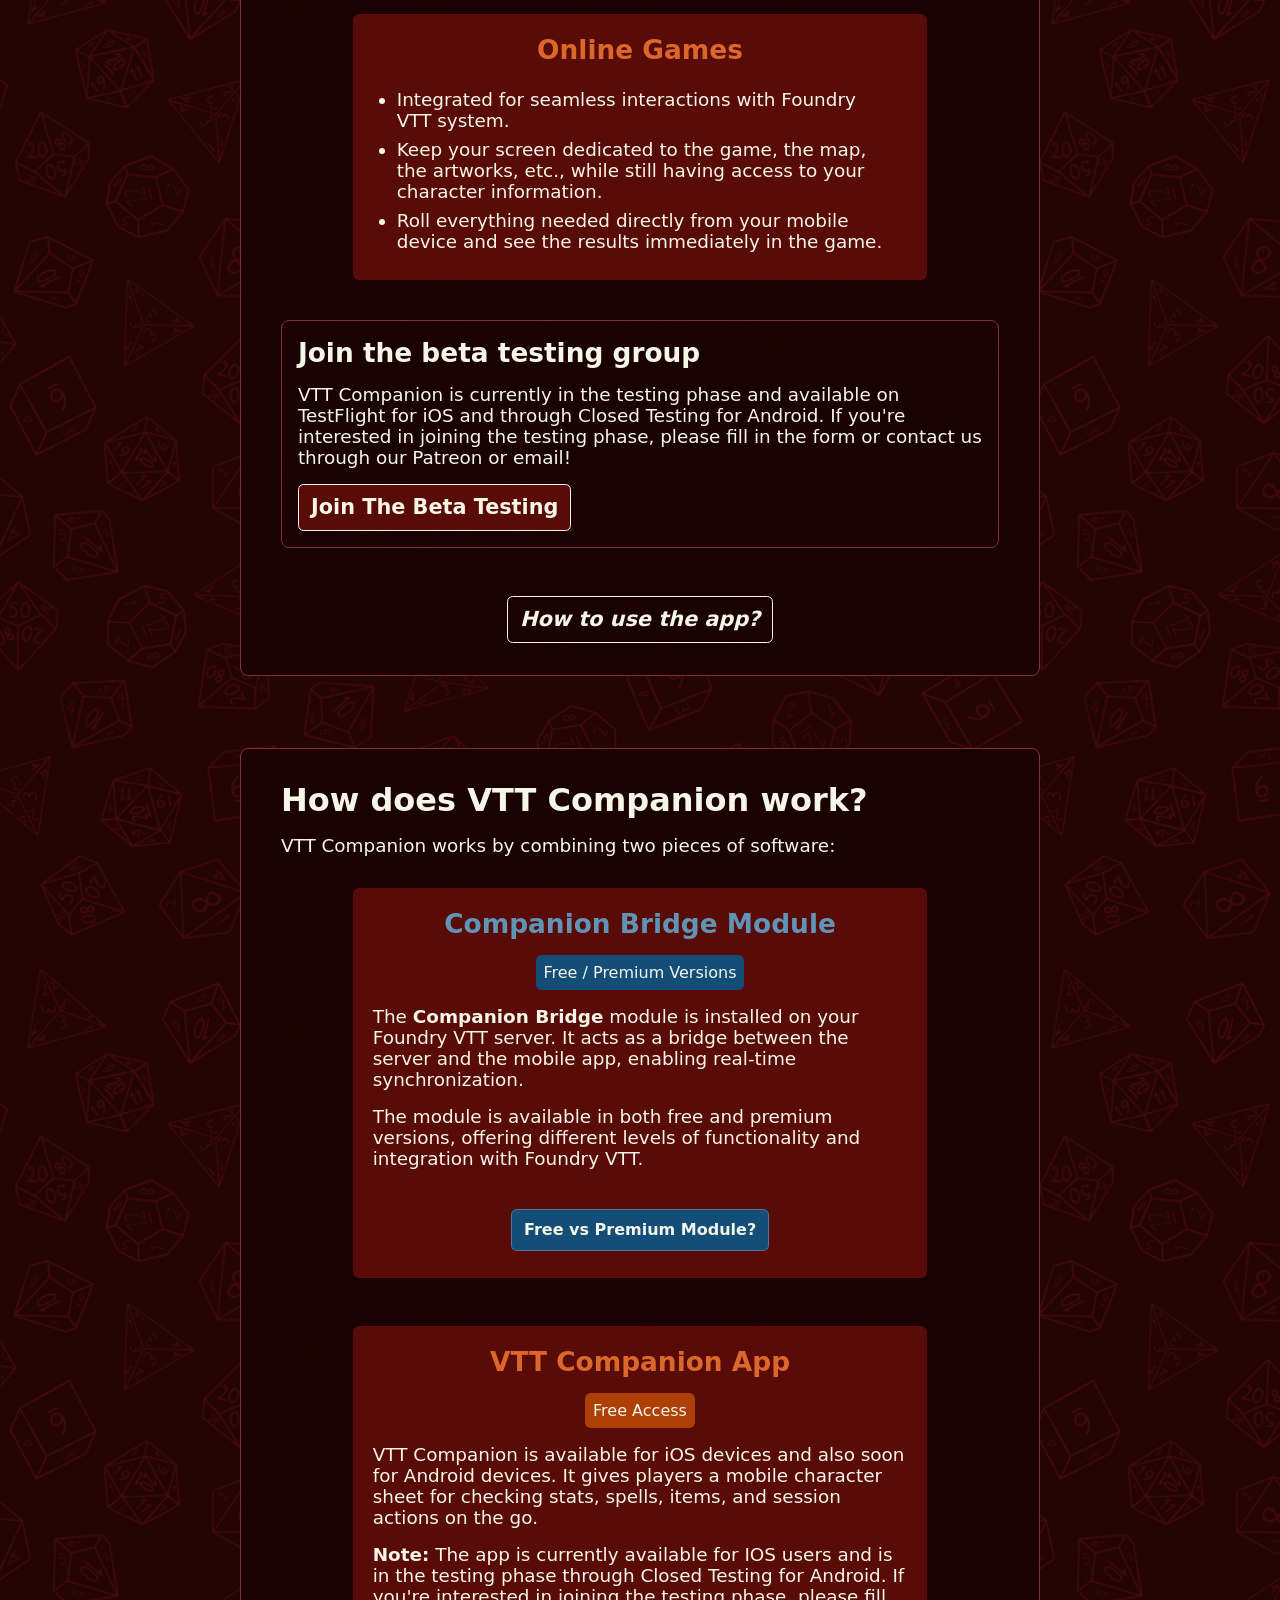
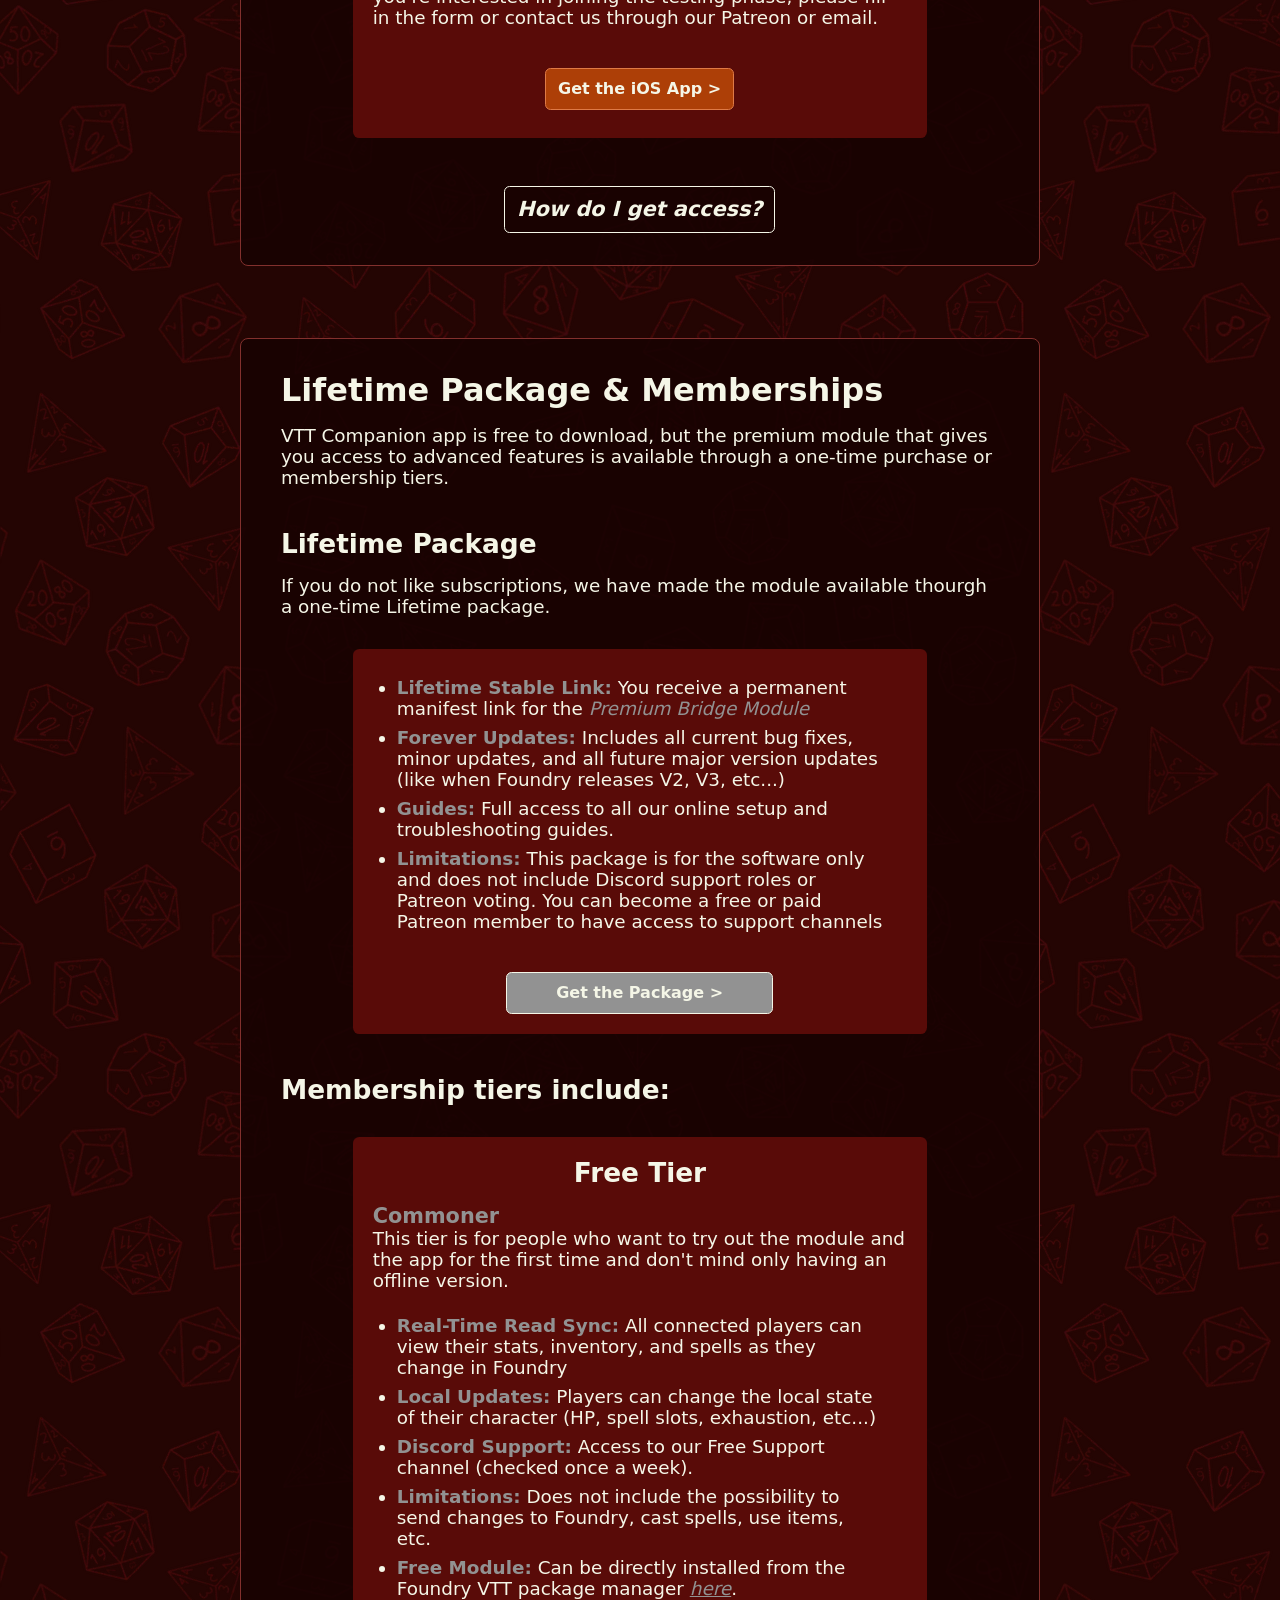
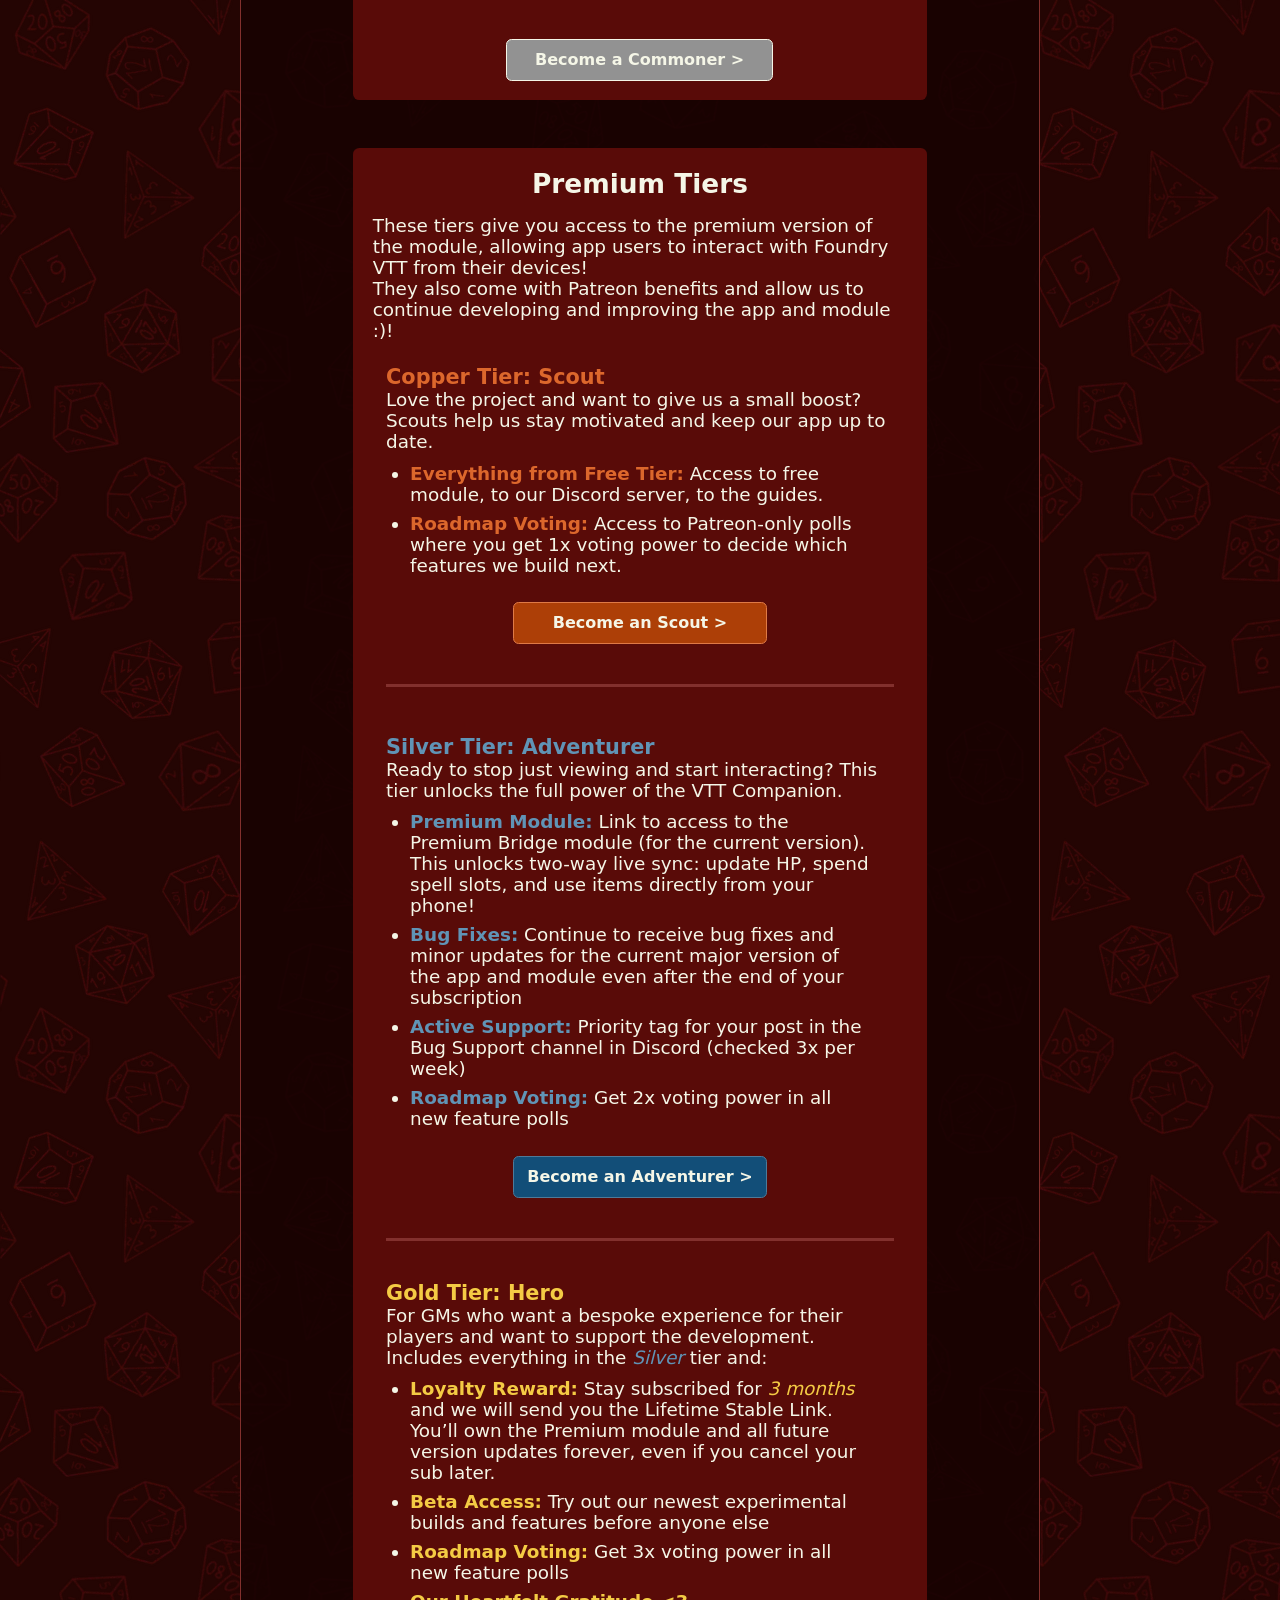
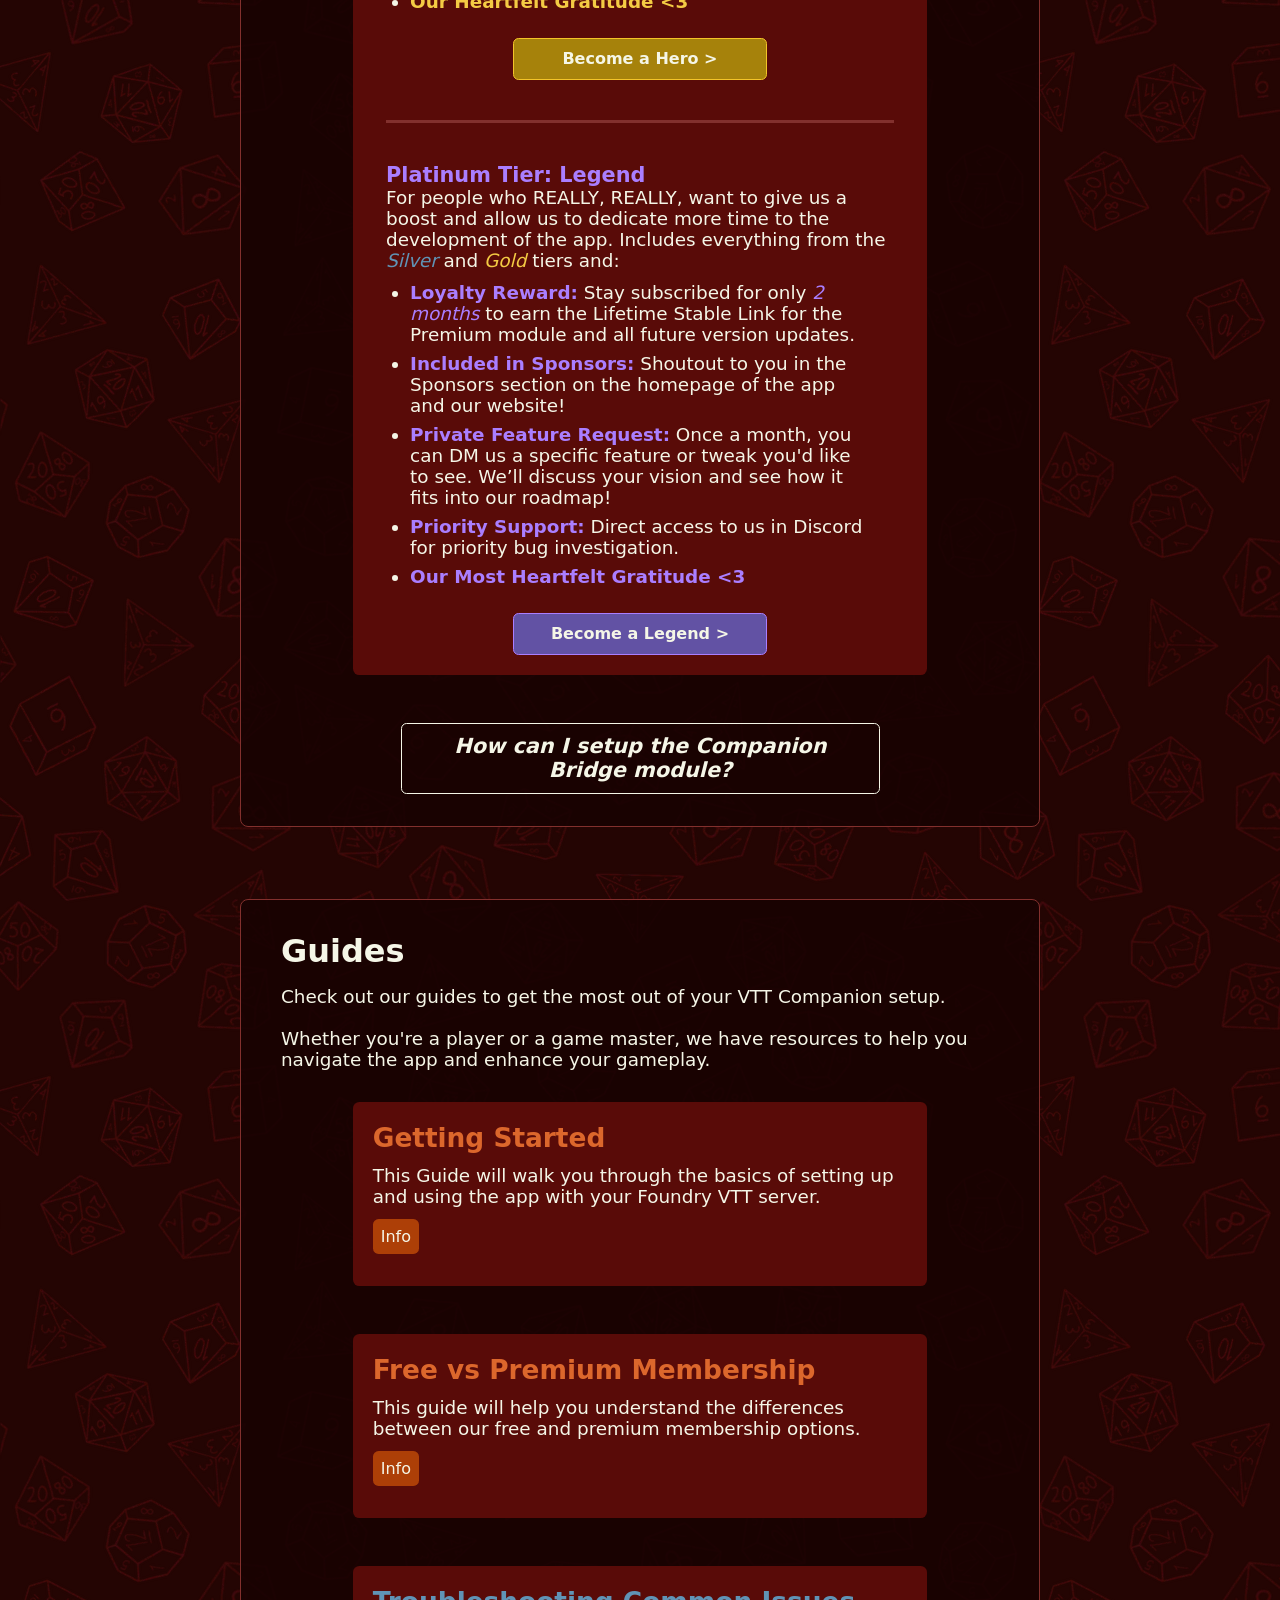
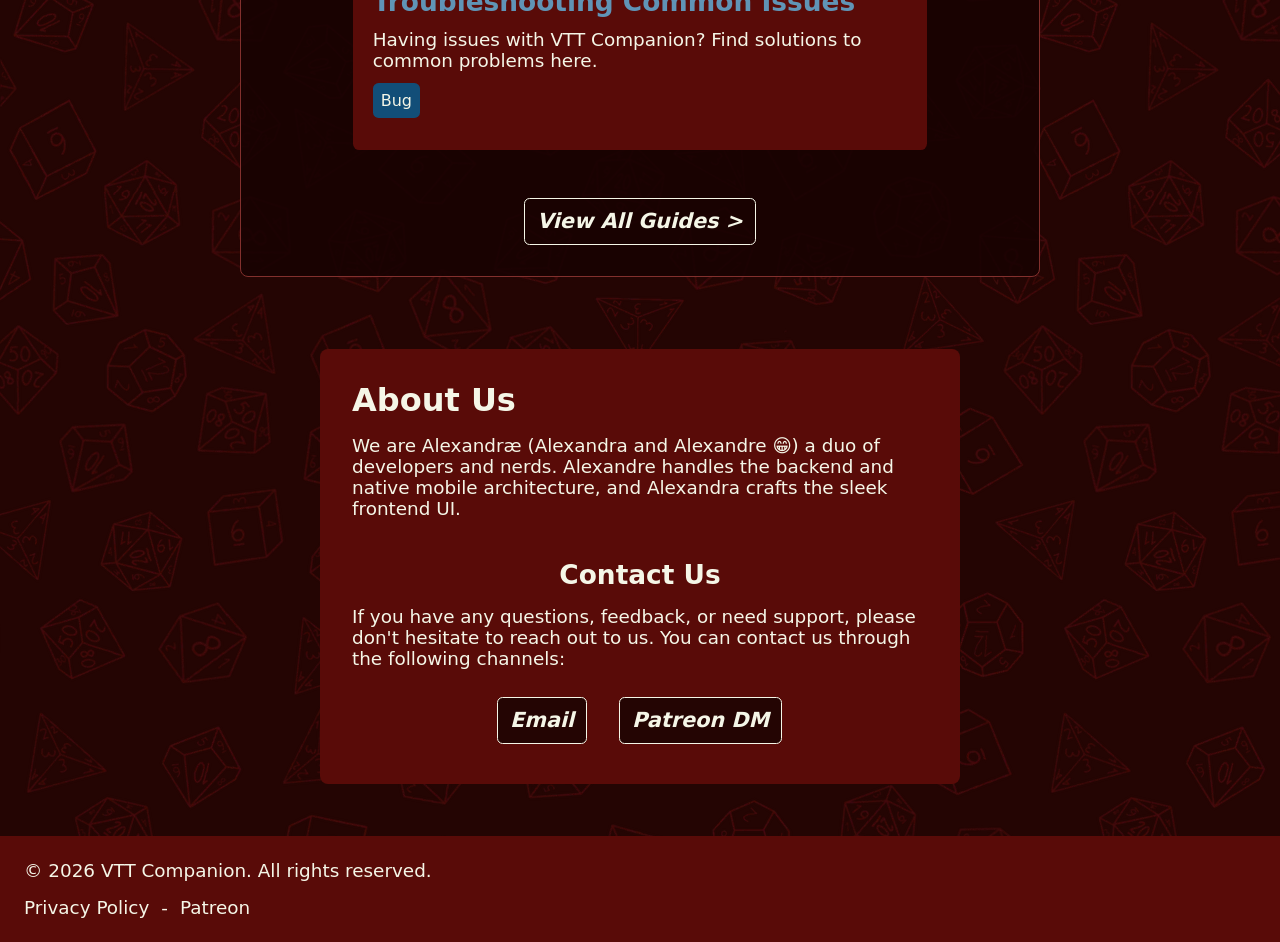
==== commit 09fcbb2f: "text info edit about tiers" ====
--- a/index.html
+++ b/index.html
@@ -187,9 +187,8 @@
                             <p><span class="bold title2 h4">Copper Tier: Scout</span><br>Love the project and want to give us a small boost? Scouts help us stay motivated and keep our app up to date.</p>
 
                             <ul class="home-section-details-section-list">
+                                <li><span class="bold title2">Everything from Free Tier:</span> Access to free module, to our Discord server, to the guides.</a></li>
                                 <li><span class="bold title2">Roadmap Voting:</span> Access to Patreon-only polls where you get 1x voting power to decide which features we build next.</a></li>
-                                <li><span class="bold title2">Free Module:</span> Access to the "Companion Bridge Free" module (Read-Only sync)</li>
-                                <li><span class="bold title2">Discord Support:</span> Access to our Free Support channel (checked once a week)</li>
                             </ul>
 
                             <a href="https://www.patreon.com/15740411/join" target="_blank" class="a-btn btn2">Become an Scout ></a>
@@ -203,7 +202,7 @@
                             <ul class="home-section-details-section-list">
                                 <li><span class="bold title1">Premium Module:</span> Link to access to the Premium Bridge module (for the current version). This unlocks two-way live sync: update HP, spend spell slots, and use items directly from your phone!</a></li>
                                 <li><span class="bold title1">Bug Fixes:</span> Continue to receive bug fixes and minor updates for the current major version of the app and module even after the end of your subscription</li>
-                                <li><span class="bold title1">Active Support:</span> Access to the General Support channel in Discord (checked 3x per week)</li>
+                                <li><span class="bold title1">Active Support:</span> Priority tag for your post in the Bug Support channel in Discord (checked 3x per week)</li>
                                 <li><span class="bold title1">Roadmap Voting:</span> Get 2x voting power in all new feature polls</li>
                             </ul>
 
@@ -216,9 +215,9 @@
                             <p><span class="bold title3 h4">Gold Tier: Hero</span><br>For GMs who want a bespoke experience for their players and want to support the development. Includes everything in the <span style="font-style: italic;" class="title1">Silver</span> tier and:</p>
 
                             <ul class="home-section-details-section-list">
-                                <li><span class="bold title3">Beta Access:</span> Early access to experimental features.</li>
-                                <li><span class="bold title3">Roadmap Voting:</span> Access to Patreon-only polls to decide which feature we build next  (like Item creation, Attributes editing, etc.).</li>
-                                <li><span class="bold title3">Privileged Support:</span> Bugs and Edge-Cases investigated and solved in priority.</li>
+                                <li><span class="bold title3">Loyalty Reward:</span> Stay subscribed for <span class="title3 italic">3 months</span> and we will send you the Lifetime Stable Link. You’ll own the Premium module and all future version updates forever, even if you cancel your sub later.</li>
+                                <li><span class="bold title3">Beta Access:</span> Try out our newest experimental builds and features before anyone else</li>
+                                <li><span class="bold title3">Roadmap Voting:</span> Get 3x voting power in all new feature polls</li>
                                 <li><span class="bold title3">Our Heartfelt Gratitude &lt;3</span></li>
                             </ul>
 
@@ -231,9 +230,9 @@
                             <p><span class="bold title4 h4">Platinum Tier: Legend</span><br>For people who REALLY, REALLY, want to give us a boost and allow us to dedicate more time to the development of the app. Includes everything from the <span style="font-style: italic;" class="title1">Silver</span> and <span style="font-style: italic;" class="title3">Gold</span> tiers and:</p>
 
                             <ul class="home-section-details-section-list">
+                                <li><span class="bold title4">Loyalty Reward:</span> Stay subscribed for only <span class="title4 italic">2 months</span> to earn the Lifetime Stable Link for the Premium module and all future version updates.</li>
                                 <li><span class="bold title4">Included in Sponsors:</span> Shoutout to you in the Sponsors section on the homepage of the app and our website!</li>
                                 <li><span class="bold title4">Private Feature Request:</span> Once a month, you can DM us a specific feature or tweak you'd like to see. We’ll discuss your vision and see how it fits into our roadmap!</li>
-                                <li><span class="bold title4">Loyalty Reward:</span> Stay subscribed for only <span>2 months</span> to earn the Lifetime Stable Link for the Premium module and all future version updates.</li>
                                 <li><span class="bold title4">Priority Support:</span> Direct access to us in Discord for priority bug investigation.</li>
                                 <li><span class="bold title4">Our Most Heartfelt Gratitude &lt;3</span></li>
                             </ul>
--- a/styles-min.css
+++ b/styles-min.css
@@ -1 +1 @@
-:root{--accent-bg-1:#590b08;--accent-bg-1-opaque:#590b0896;--accent-bg-2:#ad3f07;--accent-bg-2-opaque:#ad3e0763;--accent-bg-3:#ae8704;--accent-bg-3-opaque:#ae8604d5;--accent-bg-4:#124e78;--accent-bg-4-opaque:#124e78c6;--accent-bg-5:#929292;--accent-txt-1:#f4cb44;--accent-txt-2:#dc672c;--accent-txt-3:#6094b6;--accent-txt-4:#aa7eff;--accent-txt-5:#929292;--body-bg:#240503;--body-bg-opaque:#180202dc;--body-txt:#f5f6e7;--border-1:#82302d;--border-2:#df7a46;--border-3:#f3c429;--border-4:#4d7a99;--btn-bg-1:#ad3f07;--btn-bg-2:#a6820b;--btn-bg-3:#124e78;--btn-bg-4:#914a47;--btn-bg-5:#6252a4;--btn-txt:#f5f6e7;--danger-border:#ff0000;--danger-txt:#ff0000;}*{color:var(--body-txt);font-family:system-ui,-apple-system,BlinkMacSystemFont,'Segoe UI',Roboto,sans-serif;margin:0;padding:0;box-sizing:border-box;}html{scroll-padding-top:10px;scroll-behavior:smooth;}body{display:flex;flex-direction:column;min-height:100dvh;background-color:var(--body-bg);background-image:url(img/bg-general-100-3.webp);background-repeat:repeat;}main{flex-grow:1;}section{display:flex;flex-direction:column;align-items:center;gap:2rem;padding:1.5rem 0;}section:not(#home-hero,#home-about-contact,#privacy-section,#guides,.guide){width:92.5%;max-width:50rem;margin:0 auto 3.25rem;background-color:var(--body-bg-opaque);border:.1rem solid var(--border-1);border-radius:.5rem;}h1{font-size:clamp(2rem,6vw,3rem);}h2{font-size:clamp(1.6rem,4vw,2rem);}h3{font-size:clamp(1.25rem,3vw,1.65rem);}h4,.h4{font-size:clamp(1rem,3vw,1.3rem);}a,p,li,table{font-size:clamp(.9rem,2vw,1.15rem);text-decoration:none;}th{font-size:clamp(.8rem,2vw,1rem);}.a-btn,button{font-weight:550;font-size:clamp(1.05rem,2vw,1.3rem);padding:.65rem .75rem;border:none;border-radius:.35rem;cursor:pointer;background:transparent;transition:background-color .2s ease,transform .1s ease;will-change:transform;text-decoration:none;}.a-btn:active,button:active{transform:scale(.96);opacity:.75;}.next-btn{border:.1rem solid var(--btn-txt);max-width:60%;text-align:center;font-style:italic;margin-top:.5rem;}.next-btn:hover{background-color:var(--accent-bg-1);}.a-btn:hover,button:hover{text-decoration:underline;}.bold{font-weight:bold;}.italic{font-style:italic;}.title1{color:var(--accent-txt-3);}.title2{color:var(--accent-txt-2);}.title3{color:var(--accent-txt-1);}.title4{color:var(--accent-txt-4);}.title5{color:var(--accent-txt-5);}.btn1{background-color:var(--btn-bg-3);border:.1rem solid var(--border-4);}.btn2{background-color:var(--btn-bg-1);border:.1rem solid var(--border-2);}.btn3{background-color:var(--btn-bg-2);border:.1rem solid var(--border-3);}.btn4{background-color:var(--btn-bg-5);border:.1rem solid var(--accent-txt-4);}.btn5{background-color:var(--accent-bg-1);border:.1rem solid var(--btn-txt);margin-top:1rem;}.btn6{background-color:var(--accent-bg-5);border:.1rem solid var(--btn-txt);}.btn5:hover{background-color:var(--body-bg-opaque);}#home-hero{display:flex;flex-direction:column;align-items:center;height:100dvh;padding:0;text-align:center;}.home-hero-content-main{flex-grow:1;display:flex;flex-direction:column;align-items:center;gap:2rem;}header{display:flex;justify-content:space-between;align-items:center;width:100%;padding:.5rem 0;background-color:var(--body-bg-opaque);border-bottom:.1rem solid var(--border-1);}.logo{position:absolute;margin:1rem;width:4.5rem;height:4.5rem;font-size:1.15rem;}nav{display:flex;justify-content:flex-end;align-items:center;flex-wrap:wrap;gap:1.25rem;width:70%;margin:1.5rem 1rem 1.5rem auto;}.nav-btn{padding:.5rem .65rem;border:.1rem solid var(--btn-txt);border-radius:.35rem;}.nav-btn:hover{background-color:var(--accent-bg-1);}.hero-title{margin:1rem 3rem 0;}.hero-subtitle{font-style:italic;margin:0 auto;padding:1.5rem 1.25rem;width:85%;background-color:var(--accent-bg-1);border-radius:.5rem;}#home-hero .next-btn{background-color:var(--accent-bg-1);border:.1rem solid var(--border-1);margin-bottom:3rem;}#home-hero .next-btn:hover{background-color:var(--body-bg);border-color:var(--btn-txt);}.hero-btns{display:flex;justify-content:center;align-items:center;flex-wrap:wrap;gap:1.5rem 3.5rem;}.home-sections{width:90%;margin:0 auto .5rem;}.home-section-intro-title{margin-bottom:1rem;}.home-section-details{display:flex;flex-direction:column;align-items:center;gap:2rem;margin:0 auto;width:95%;}.home-section-details-section{display:flex;flex-direction:column;align-items:center;gap:1rem;background-color:var(--accent-bg-1);border-radius:.4rem;padding:1.25rem;width:100%;}.package-section{margin-top:1rem;}.home-section-details-section-title{font-weight:bold}.home-section-details-section-list{padding:0 1.5rem;}.home-section-details-section-list li{margin:.5rem 0;}.beta-section{display:flex;flex-direction:column;align-items:flex-start;gap:0;padding:1rem;border:.1rem solid var(--border-1);border-radius:.5rem;}#home-use .home-section-details,#home-guides .home-section-details{margin-top:1.75rem;}.tags{display:flex;justify-content:flex-start;align-items:center;flex-wrap:wrap;gap:.5rem;margin-bottom:.75rem;}.tag{padding:.5rem;border-radius:.35rem;font-size:clamp(.85rem,2vw,1rem);}#home-use .home-section-details .a-btn{margin:1.5rem 0 .5rem;font-size:clamp(.85rem,2vw,1rem);}#home-use .home-section-details .a-btn:hover{background-color:transparent;}#home-memberships .home-section-details-section .a-btn{font-size:clamp(.85rem,2vw,1rem);margin-top:1rem;text-align:center;width:60%;}#home-memberships .home-section-details-section .a-btn:hover{background-color:transparent;}.tiers-section{display:flex;flex-direction:column;align-items:flex-start;width:95%;gap:.15rem}.tiers-section a{margin:0 auto;}#home-guides .home-section-details-section{align-items:flex-start;gap:.75rem;}.tag1{background-color:var(--accent-bg-4);}.tag2{background-color:var(--accent-bg-2);}#home-about-contact{width:85%;max-width:40rem;margin:2rem auto 3.25rem;border:none;background-color:var(--accent-bg-1);border-radius:.5rem;}.contact-us-title{text-align:center;}.contact-btns{display:flex;justify-content:center;align-items:center;flex-wrap:wrap;gap:1rem 2rem;margin-top:1.25rem;}.contact-btns a{background-color:var(--body-bg);}footer{display:flex;flex-direction:column;align-items:flex-start;gap:1rem;padding:1rem;background-color:var(--accent-bg-1);}.footer-links{display:flex;justify-content:flex-start;align-items:center;gap:.75rem;}.footer-links a:hover{text-decoration:underline;color:var(--body-bg-opaque);}#privacy-section,#guides,.guide{align-items:flex-start;gap:1rem;width:90%;max-width:50rem;margin:0 auto 2rem;border:none;}#privacy-section{width:85%;}#privacy-section h1,#guides h1{margin-top:2rem;}#privacy-section h2:first-of-type{margin-top:1.5rem;}.margin{margin-bottom:1rem;}hr{border-top:.2rem solid var(--border-1);border-bottom:none;border-right:none;border-left:none;width:95%;min-width:min-content;margin:1.5rem auto}#guides-section{display:flex;justify-content:center;align-items:center;flex-wrap:wrap;gap:.75rem;margin:0 auto;}#guides .home-section-details-section{align-items:flex-start;margin-bottom:1rem}.tag3{background-color:var(--accent-bg-3);}#guides .next-btn{margin:0 auto;max-width:65%;}#guides .next-btn:hover{background-color:var(--body-bg);}.guide{background-color:var(--accent-bg-1);padding:1rem;margin-top:2rem;border-radius:.5rem;}.guide:first-of-type{background-color:transparent;padding:0;padding-top:1rem;margin:0 auto;}.guide a{font-size:clamp(.85rem,2vw,1rem);}.guide h3{font-style:italic;font-weight:lighter;}.info h1,.info h2,.info h3,.info span,.info li::marker{color:var(--accent-txt-2);}.info p.tag{background-color:var(--accent-bg-2);}.bug h1,.bug h2,.bug h3,.bug span,.bug li::marker{color:var(--accent-txt-3);}.bug p.tag{background-color:var(--accent-bg-4);}.update h1,.update h2,.update h3,.update span,.update li::marker{color:var(--accent-txt-1);}.update p.tag{background-color:var(--accent-bg-3);}.guide .home-section-details-section-title{margin:.75rem 0 -.5rem;}.margin-bottom-minus{margin-bottom:-.75rem;}.margin-top-plus{margin-top:.5rem;}.margin-top-minus{margin-top:.5rem;}.table-scroll-container{width:100%;overflow-x:auto;-webkit-overflow-scrolling:touch;margin:1rem 0 .5rem;border:.1rem solid var(--border-1);border-bottom:none;border-radius:.5rem;}table{width:100%;min-width:625px;border-collapse:collapse;text-align:left;}th,td{padding:.75rem 1rem;border-bottom:.1rem solid var(--border-1);}th{background-color:var(--accent-bg-2);position:sticky;top:0}tbody tr:nth-child(even){background-color:rgba(255,255,255,.05)}@media (min-width:450px){#privacy-section,#guides,.guide{width:85%}#guides .home-section-details-section{width:90%;margin-left:auto;margin-right:auto}#home-about-contact{width:80%}}@media (min-width:550px){.hero-title{margin-top:3.5rem}.hero-subtitle{width:50%}section{padding:2rem 1rem}.home-section-details{width:80%}.guide{padding:2rem;margin:2rem auto 5rem}.guide .a-btn{margin:1rem 0}}@media (min-width:550px){#guides .home-section-details-section{width:80%}}@media (min-width:750px){section{padding:2rem 0}section:not(#home-hero,#home-about-contact,#privacy-section,#guides,.guide){margin-bottom:4.5rem}#home-info .home-section-details,#home-use .home-section-details,#home-memberships .home-section-details,#home-guides .home-section-details{gap:3rem}#guides .home-section-details-section{padding:1.5rem;margin-bottom:2rem;width:305px}.guide .home-section-details-section-title{margin-top:1.25rem}#home-about-contact{margin-top:3rem}footer{padding:1.5rem}}@media (min-width:800px){#guides .home-section-details-section{width:325px}}@media (min-width:850px){#guides .home-section-details-section{width:355px}}@media (min-width:1000px){header{padding:.5rem 3rem}.home-section-details,#home-use .home-section-details,#home-guides .home-section-details{margin-top:2rem}.guide{padding:2.5rem 3rem}.guide .a-btn{margin-top:2rem}#guides .home-section-details-section{margin-bottom:2.5rem}}@media (min-width:1250px){header{padding:.5rem 8rem}}+:root{--accent-bg-1:#590b08;--accent-bg-1-opaque:#590b0896;--accent-bg-2:#ad3f07;--accent-bg-2-opaque:#ad3e0763;--accent-bg-3:#ae8704;--accent-bg-3-opaque:#ae8604d5;--accent-bg-4:#124e78;--accent-bg-4-opaque:#124e78c6;--accent-bg-5:#929292;--accent-txt-1:#f4cb44;--accent-txt-2:#dc672c;--accent-txt-3:#6094b6;--accent-txt-4:#aa7eff;--accent-txt-5:#929292;--body-bg:#240503;--body-bg-opaque:#180202dc;--body-txt:#f5f6e7;--border-1:#82302d;--border-2:#df7a46;--border-3:#f3c429;--border-4:#4d7a99;--btn-bg-1:#ad3f07;--btn-bg-2:#a6820b;--btn-bg-3:#124e78;--btn-bg-4:#914a47;--btn-bg-5:#6252a4;--btn-txt:#f5f6e7;--danger-border:#ff0000;--danger-txt:#ff0000;}*{color:var(--body-txt);font-family:system-ui,-apple-system,BlinkMacSystemFont,'Segoe UI',Roboto,sans-serif;margin:0;padding:0;box-sizing:border-box;}html{scroll-padding-top:10px;scroll-behavior:smooth;}body{display:flex;flex-direction:column;min-height:100dvh;background-color:var(--body-bg);background-image:url(img/bg-general-100-3.webp);background-repeat:repeat;}main{flex-grow:1;}section{display:flex;flex-direction:column;align-items:center;gap:2rem;padding:1.5rem 0;}section:not(#home-hero,#home-about-contact,#privacy-section,#guides,.guide){width:92.5%;max-width:50rem;margin:0 auto 3.25rem;background-color:var(--body-bg-opaque);border:.1rem solid var(--border-1);border-radius:.5rem;}h1{font-size:clamp(2rem,6vw,3rem);}h2{font-size:clamp(1.6rem,4vw,2rem);}h3{font-size:clamp(1.25rem,3vw,1.65rem);}h4,.h4{font-size:clamp(1rem,3vw,1.3rem);}a,p,li,table{font-size:clamp(.9rem,2vw,1.15rem);text-decoration:none;}th{font-size:clamp(.8rem,2vw,1rem);}.a-btn,button{font-weight:550;font-size:clamp(1.05rem,2vw,1.3rem);padding:.65rem .75rem;border:none;border-radius:.35rem;cursor:pointer;background:transparent;transition:background-color .2s ease,transform .1s ease;will-change:transform;text-decoration:none;}.a-btn:active,button:active{transform:scale(.96);opacity:.75;}.next-btn{border:.1rem solid var(--btn-txt);max-width:60%;text-align:center;font-style:italic;margin-top:.5rem;}.next-btn:hover{background-color:var(--accent-bg-1);}.a-btn:hover,button:hover{text-decoration:underline;}.bold{font-weight:bold;}.italic{font-style:italic;}.title1{color:var(--accent-txt-3);}.title2{color:var(--accent-txt-2);}.title3{color:var(--accent-txt-1);}.title4{color:var(--accent-txt-4);}.title5{color:var(--accent-txt-5);}.btn1{background-color:var(--btn-bg-3);border:.1rem solid var(--border-4);}.btn2{background-color:var(--btn-bg-1);border:.1rem solid var(--border-2);}.btn3{background-color:var(--btn-bg-2);border:.1rem solid var(--border-3);}.btn4{background-color:var(--btn-bg-5);border:.1rem solid var(--accent-txt-4);}.btn5{background-color:var(--accent-bg-1);border:.1rem solid var(--btn-txt);margin-top:1rem;}.btn6{background-color:var(--accent-bg-5);border:.1rem solid var(--btn-txt);}.btn5:hover{background-color:var(--body-bg-opaque);}#home-hero{display:flex;flex-direction:column;align-items:center;height:100dvh;padding:0;text-align:center;}.home-hero-content-main{flex-grow:1;display:flex;flex-direction:column;align-items:center;gap:2rem;}header{display:flex;justify-content:space-between;align-items:center;width:100%;padding:.5rem 0;background-color:var(--body-bg-opaque);border-bottom:.1rem solid var(--border-1);}.logo{position:absolute;margin:1rem;width:4.5rem;height:4.5rem;font-size:1.15rem;}nav{display:flex;justify-content:flex-end;align-items:center;flex-wrap:wrap;gap:1.25rem;width:70%;margin:1.5rem 1rem 1.5rem auto;}.nav-btn{padding:.5rem .65rem;border:.1rem solid var(--btn-txt);border-radius:.35rem;}.nav-btn:hover{background-color:var(--accent-bg-1);}.hero-title{margin:1rem 3rem 0;}.hero-subtitle{font-style:italic;margin:0 auto;padding:1.5rem 1.25rem;width:85%;background-color:var(--accent-bg-1);border-radius:.5rem;}#home-hero .next-btn{background-color:var(--accent-bg-1);border:.1rem solid var(--border-1);margin-bottom:3rem;}#home-hero .next-btn:hover{background-color:var(--body-bg);border-color:var(--btn-txt);}.hero-btns{display:flex;justify-content:center;align-items:center;flex-wrap:wrap;gap:1.5rem 3.5rem;}.home-sections{width:90%;margin:0 auto .5rem;}.home-section-intro-title{margin-bottom:1rem;}.home-section-details{display:flex;flex-direction:column;align-items:center;gap:2rem;margin:0 auto;width:95%;}.home-section-details-section{display:flex;flex-direction:column;align-items:center;gap:1rem;background-color:var(--accent-bg-1);border-radius:.4rem;padding:1.25rem;width:100%;}.package-section{margin-top:1rem;}.home-section-details-section-title{font-weight:bold}.home-section-details-section-list{padding:0 1.5rem;}.home-section-details-section-list li{margin:.5rem 0;}.beta-section{display:flex;flex-direction:column;align-items:flex-start;gap:0;padding:1rem;border:.1rem solid var(--border-1);border-radius:.5rem;}#home-use .home-section-details,#home-guides .home-section-details{margin-top:1.75rem;}.tags{display:flex;justify-content:flex-start;align-items:center;flex-wrap:wrap;gap:.5rem;margin-bottom:.75rem;}.tag{padding:.5rem;border-radius:.35rem;font-size:clamp(.85rem,2vw,1rem);}#home-use .home-section-details .a-btn{margin:1.5rem 0 .5rem;font-size:clamp(.85rem,2vw,1rem);}#home-use .home-section-details .a-btn:hover{background-color:transparent;}#home-memberships .home-section-details-section .a-btn{font-size:clamp(.85rem,2vw,1rem);margin-top:1rem;text-align:center;width:50%;}#home-memberships .home-section-details-section .a-btn:hover{background-color:transparent;}.tiers-section{display:flex;flex-direction:column;align-items:flex-start;width:95%;gap:.15rem}.tiers-section a{margin:0 auto;}#home-guides .home-section-details-section{align-items:flex-start;gap:.75rem;}.tag1{background-color:var(--accent-bg-4);}.tag2{background-color:var(--accent-bg-2);}#home-about-contact{width:85%;max-width:40rem;margin:2rem auto 3.25rem;border:none;background-color:var(--accent-bg-1);border-radius:.5rem;}.contact-us-title{text-align:center;}.contact-btns{display:flex;justify-content:center;align-items:center;flex-wrap:wrap;gap:1rem 2rem;margin-top:1.25rem;}.contact-btns a{background-color:var(--body-bg);}footer{display:flex;flex-direction:column;align-items:flex-start;gap:1rem;padding:1rem;background-color:var(--accent-bg-1);}.footer-links{display:flex;justify-content:flex-start;align-items:center;gap:.75rem;}.footer-links a:hover{text-decoration:underline;color:var(--body-bg-opaque);}#privacy-section,#guides,.guide{align-items:flex-start;gap:1rem;width:90%;max-width:50rem;margin:0 auto 2rem;border:none;}#privacy-section{width:85%;}#privacy-section h1,#guides h1{margin-top:2rem;}#privacy-section h2:first-of-type{margin-top:1.5rem;}.margin{margin-bottom:1rem;}hr{border-top:.2rem solid var(--border-1);border-bottom:none;border-right:none;border-left:none;width:95%;min-width:min-content;margin:1.5rem auto}#guides-section{display:flex;justify-content:center;align-items:center;flex-wrap:wrap;gap:.75rem;margin:0 auto;}#guides .home-section-details-section{align-items:flex-start;margin-bottom:1rem}.tag3{background-color:var(--accent-bg-3);}#guides .next-btn{margin:0 auto;max-width:65%;}#guides .next-btn:hover{background-color:var(--body-bg);}.guide{background-color:var(--accent-bg-1);padding:1rem;margin-top:2rem;border-radius:.5rem;}.guide:first-of-type{background-color:transparent;padding:0;padding-top:1rem;margin:0 auto;}.guide a{font-size:clamp(.85rem,2vw,1rem);}.guide h3{font-style:italic;font-weight:lighter;}.info h1,.info h2,.info h3,.info span,.info li::marker{color:var(--accent-txt-2);}.info p.tag{background-color:var(--accent-bg-2);}.bug h1,.bug h2,.bug h3,.bug span,.bug li::marker{color:var(--accent-txt-3);}.bug p.tag{background-color:var(--accent-bg-4);}.update h1,.update h2,.update h3,.update span,.update li::marker{color:var(--accent-txt-1);}.update p.tag{background-color:var(--accent-bg-3);}.guide .home-section-details-section-title{margin:.75rem 0 -.5rem;}.margin-bottom-minus{margin-bottom:-.75rem;}.margin-top-plus{margin-top:.5rem;}.margin-top-minus{margin-top:.5rem;}.table-scroll-container{width:100%;overflow-x:auto;-webkit-overflow-scrolling:touch;margin:1rem 0 .5rem;border:.1rem solid var(--border-1);border-bottom:none;border-radius:.5rem;}table{width:100%;min-width:625px;border-collapse:collapse;text-align:left;}th,td{padding:.75rem 1rem;border-bottom:.1rem solid var(--border-1);}th{background-color:var(--accent-bg-2);position:sticky;top:0}tbody tr:nth-child(even){background-color:rgba(255,255,255,.05)}@media (min-width:450px){#privacy-section,#guides,.guide{width:85%}#guides .home-section-details-section{width:90%;margin-left:auto;margin-right:auto}#home-about-contact{width:80%}}@media (min-width:550px){.hero-title{margin-top:3.5rem}.hero-subtitle{width:50%}section{padding:2rem 1rem}.home-section-details{width:80%}.guide{padding:2rem;margin:2rem auto 5rem}.guide .a-btn{margin:1rem 0}}@media (min-width:550px){#guides .home-section-details-section{width:80%}}@media (min-width:750px){section{padding:2rem 0}section:not(#home-hero,#home-about-contact,#privacy-section,#guides,.guide){margin-bottom:4.5rem}#home-info .home-section-details,#home-use .home-section-details,#home-memberships .home-section-details,#home-guides .home-section-details{gap:3rem}#guides .home-section-details-section{padding:1.5rem;margin-bottom:2rem;width:305px}.guide .home-section-details-section-title{margin-top:1.25rem}#home-about-contact{margin-top:3rem}footer{padding:1.5rem}}@media (min-width:800px){#guides .home-section-details-section{width:325px}}@media (min-width:850px){#guides .home-section-details-section{width:355px}}@media (min-width:1000px){header{padding:.5rem 3rem}.home-section-details,#home-use .home-section-details,#home-guides .home-section-details{margin-top:2rem}.guide{padding:2.5rem 3rem}.guide .a-btn{margin-top:2rem}#guides .home-section-details-section{margin-bottom:2.5rem}}@media (min-width:1250px){header{padding:.5rem 8rem}}
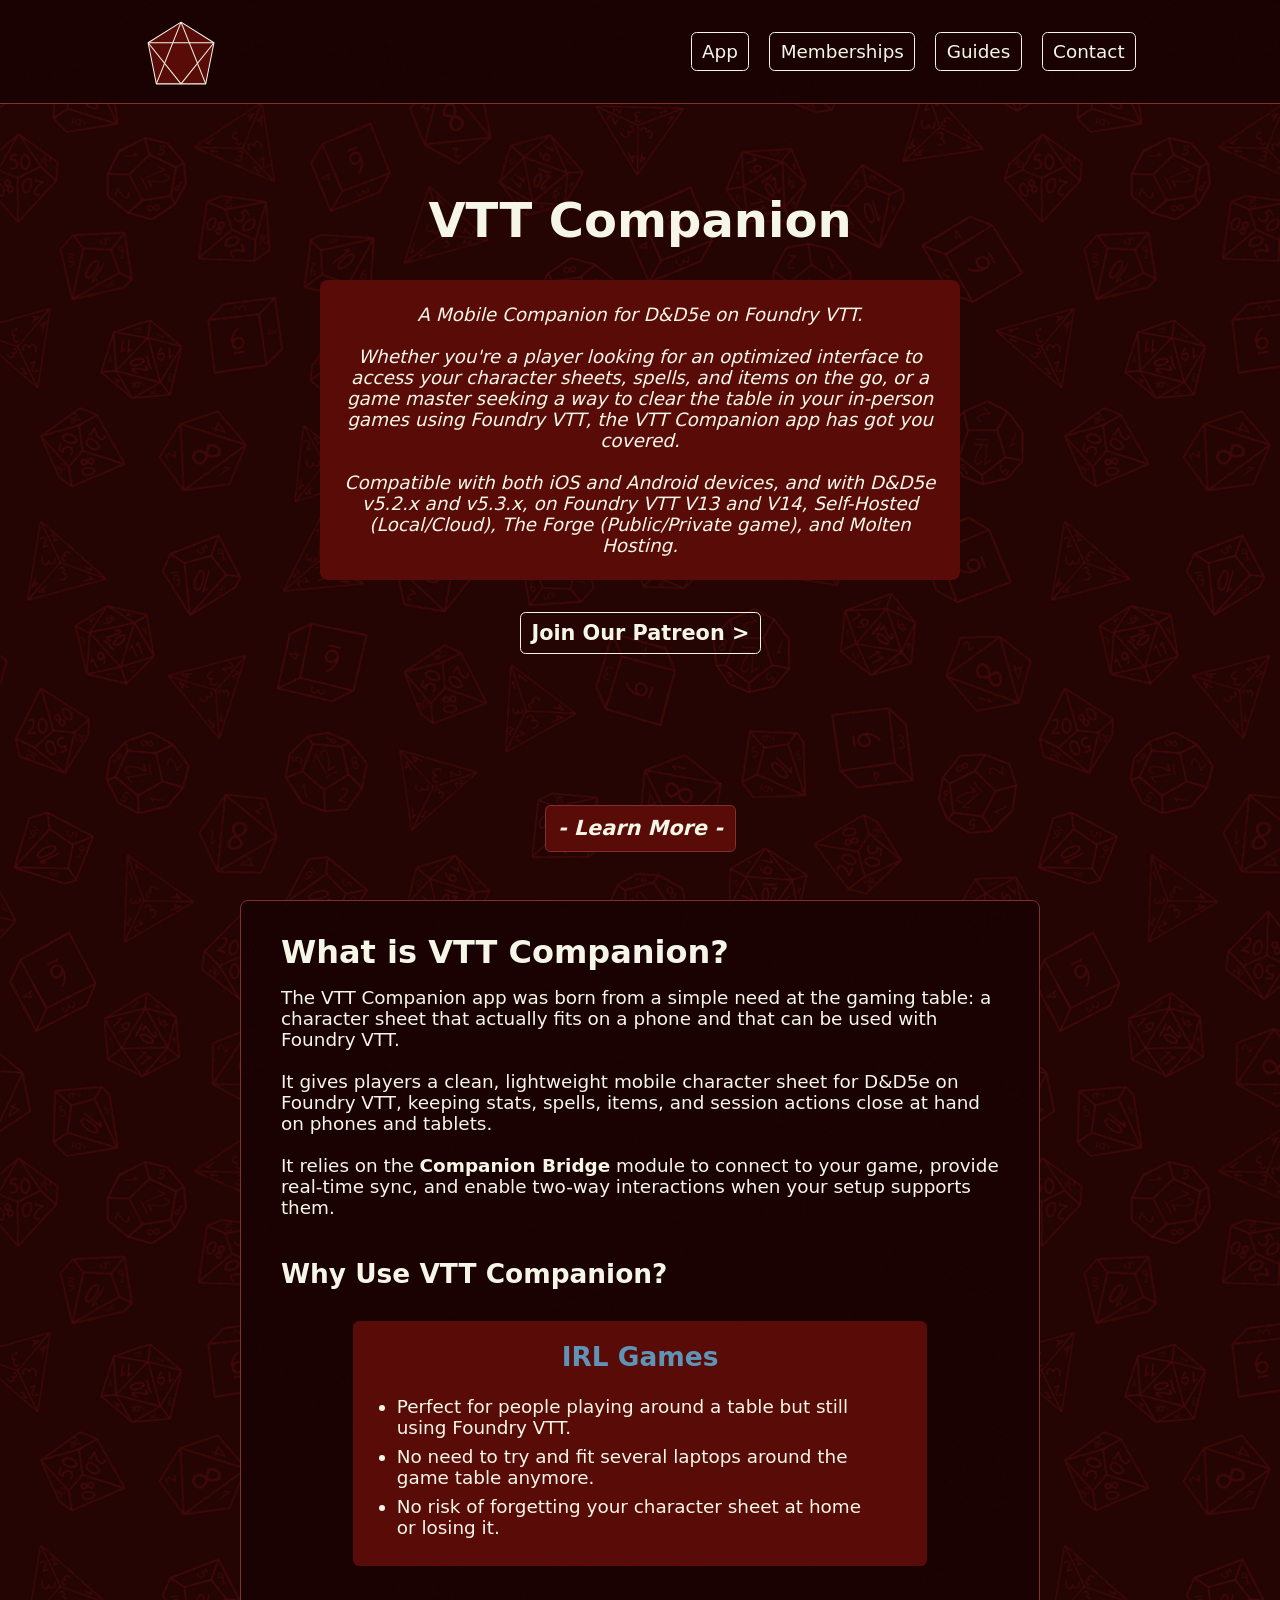
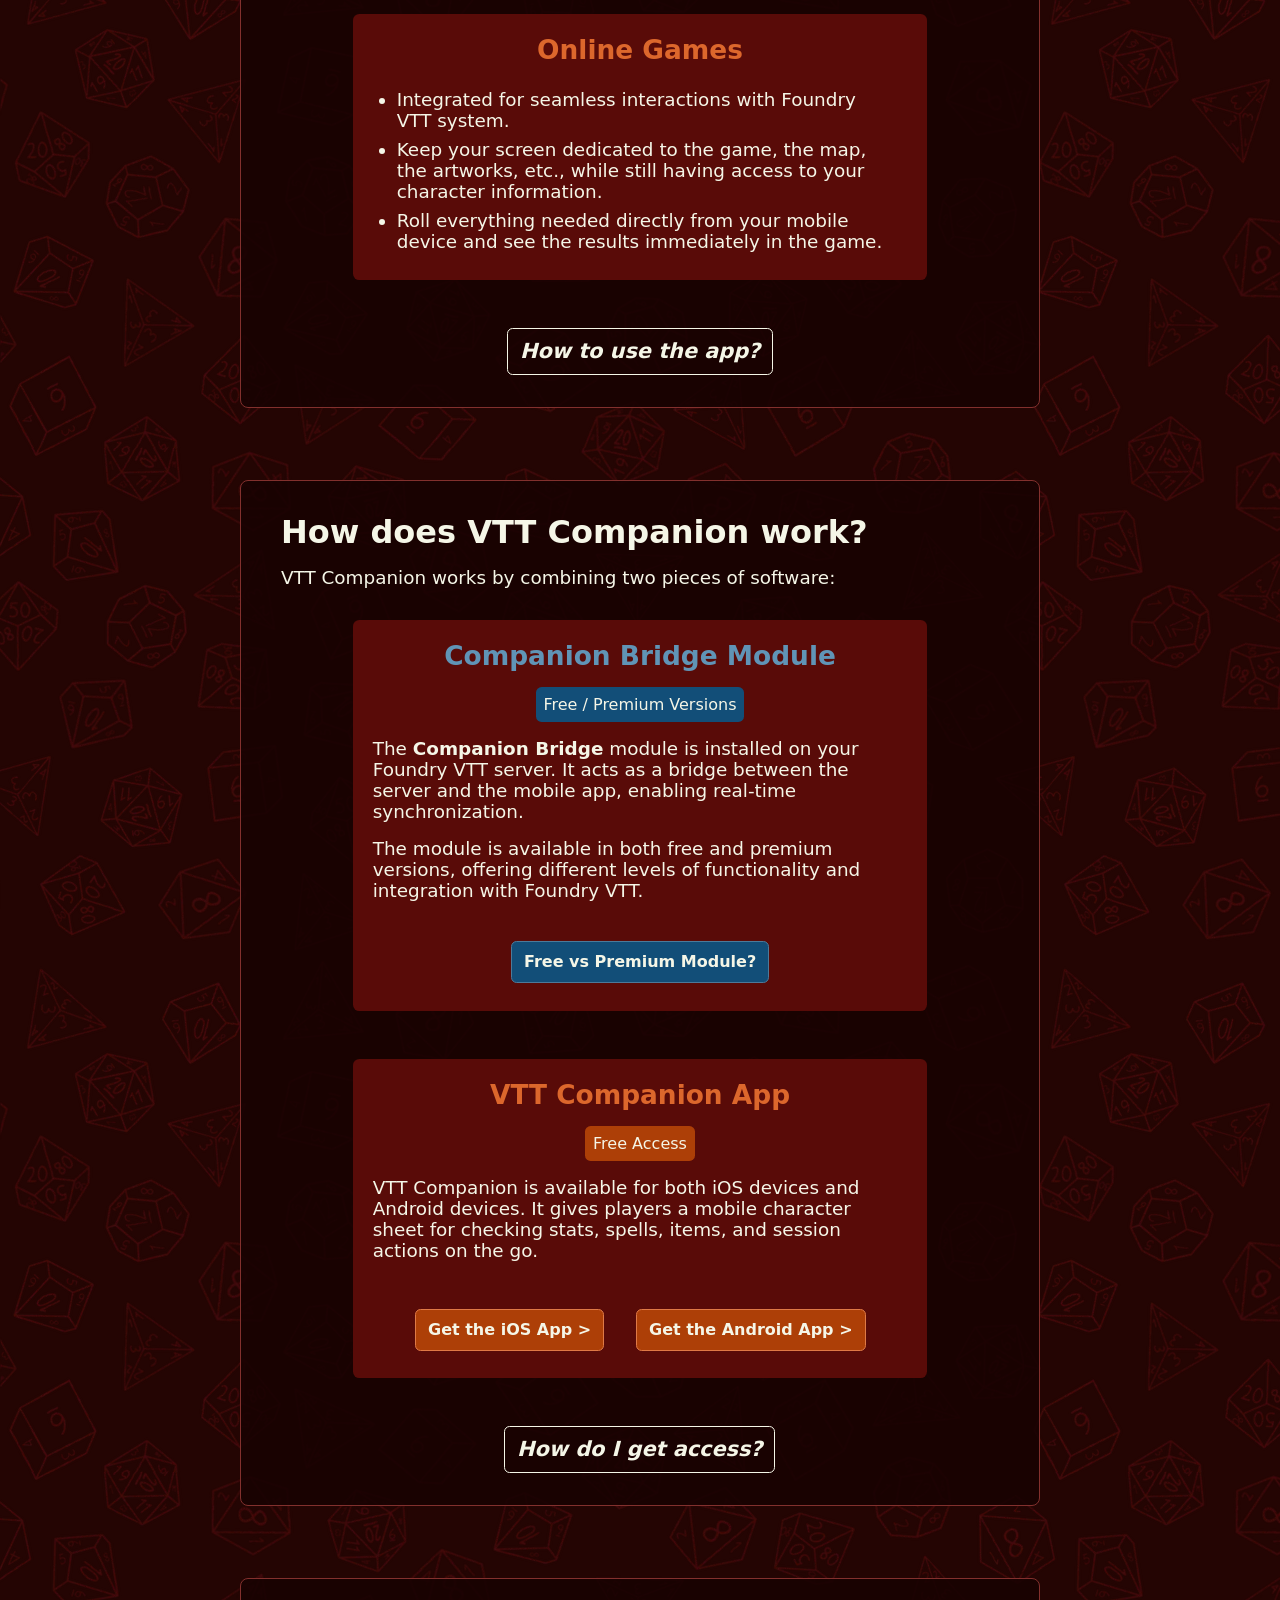
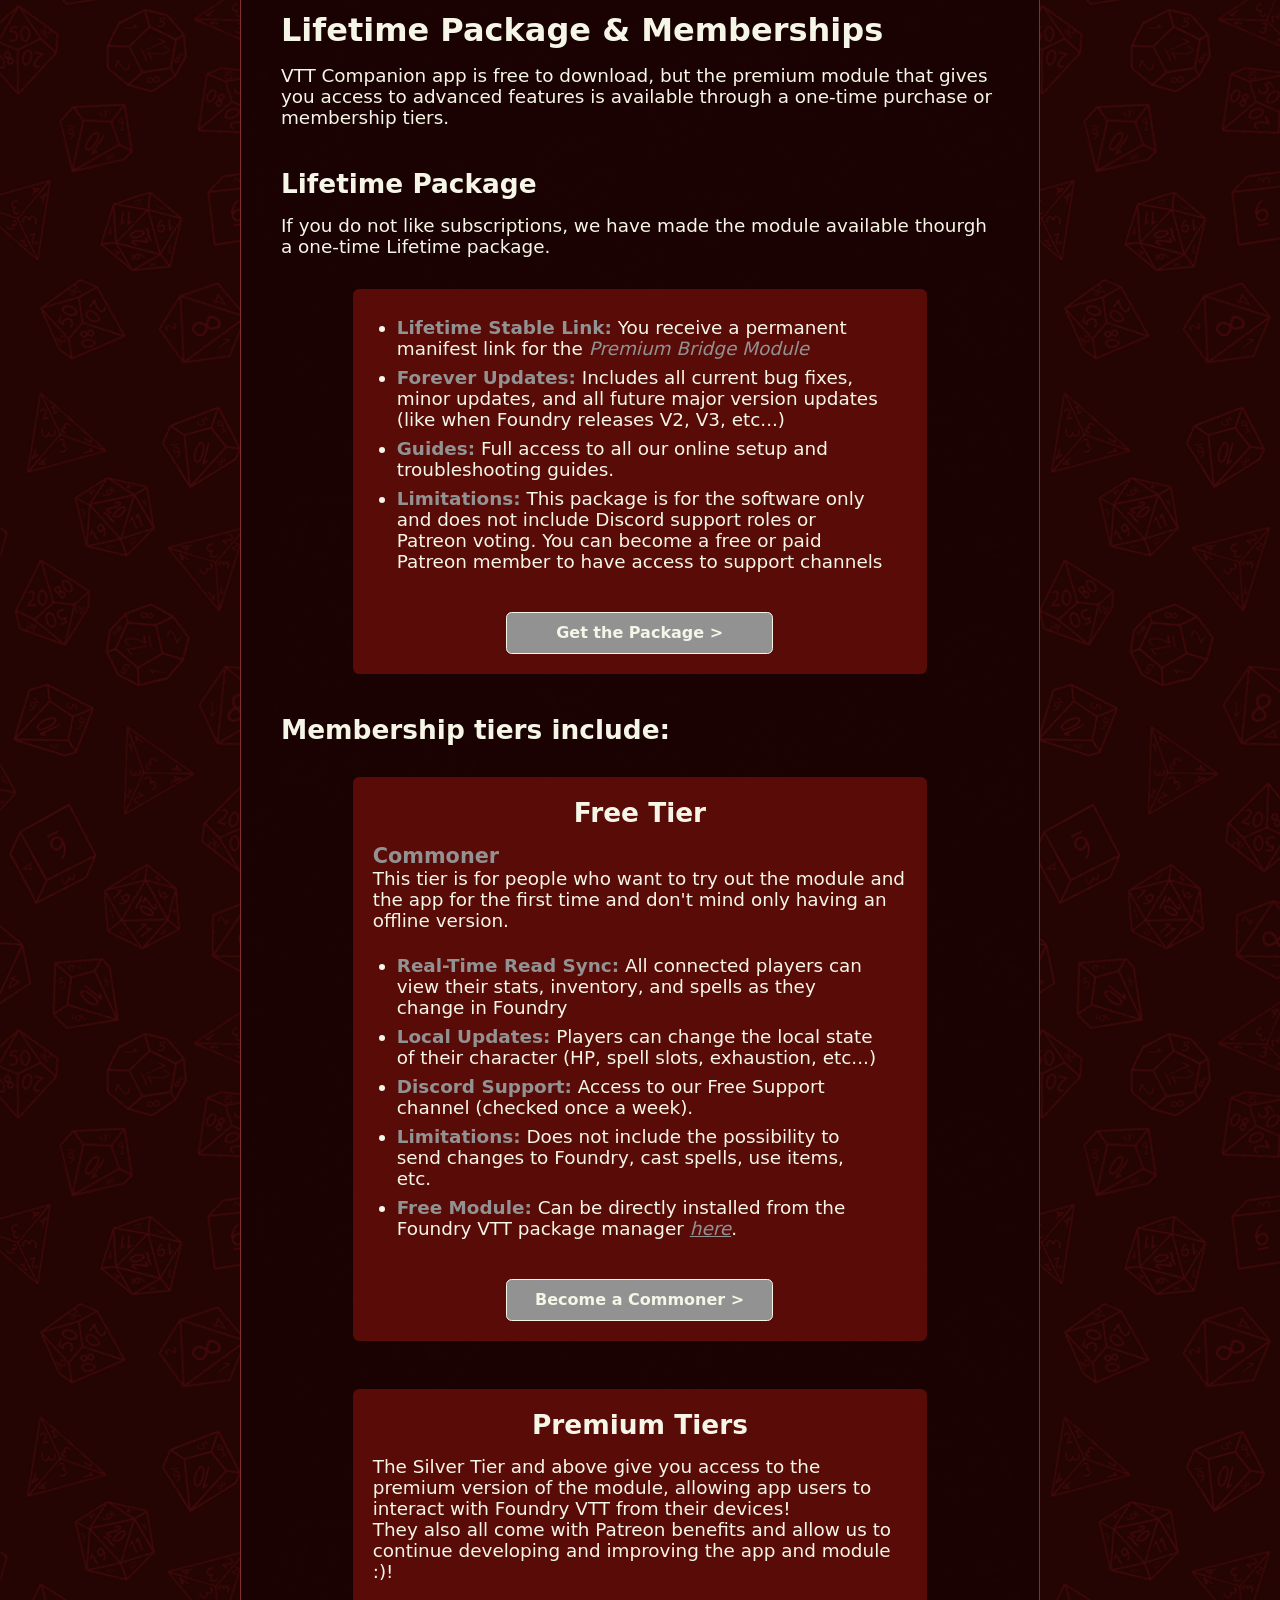
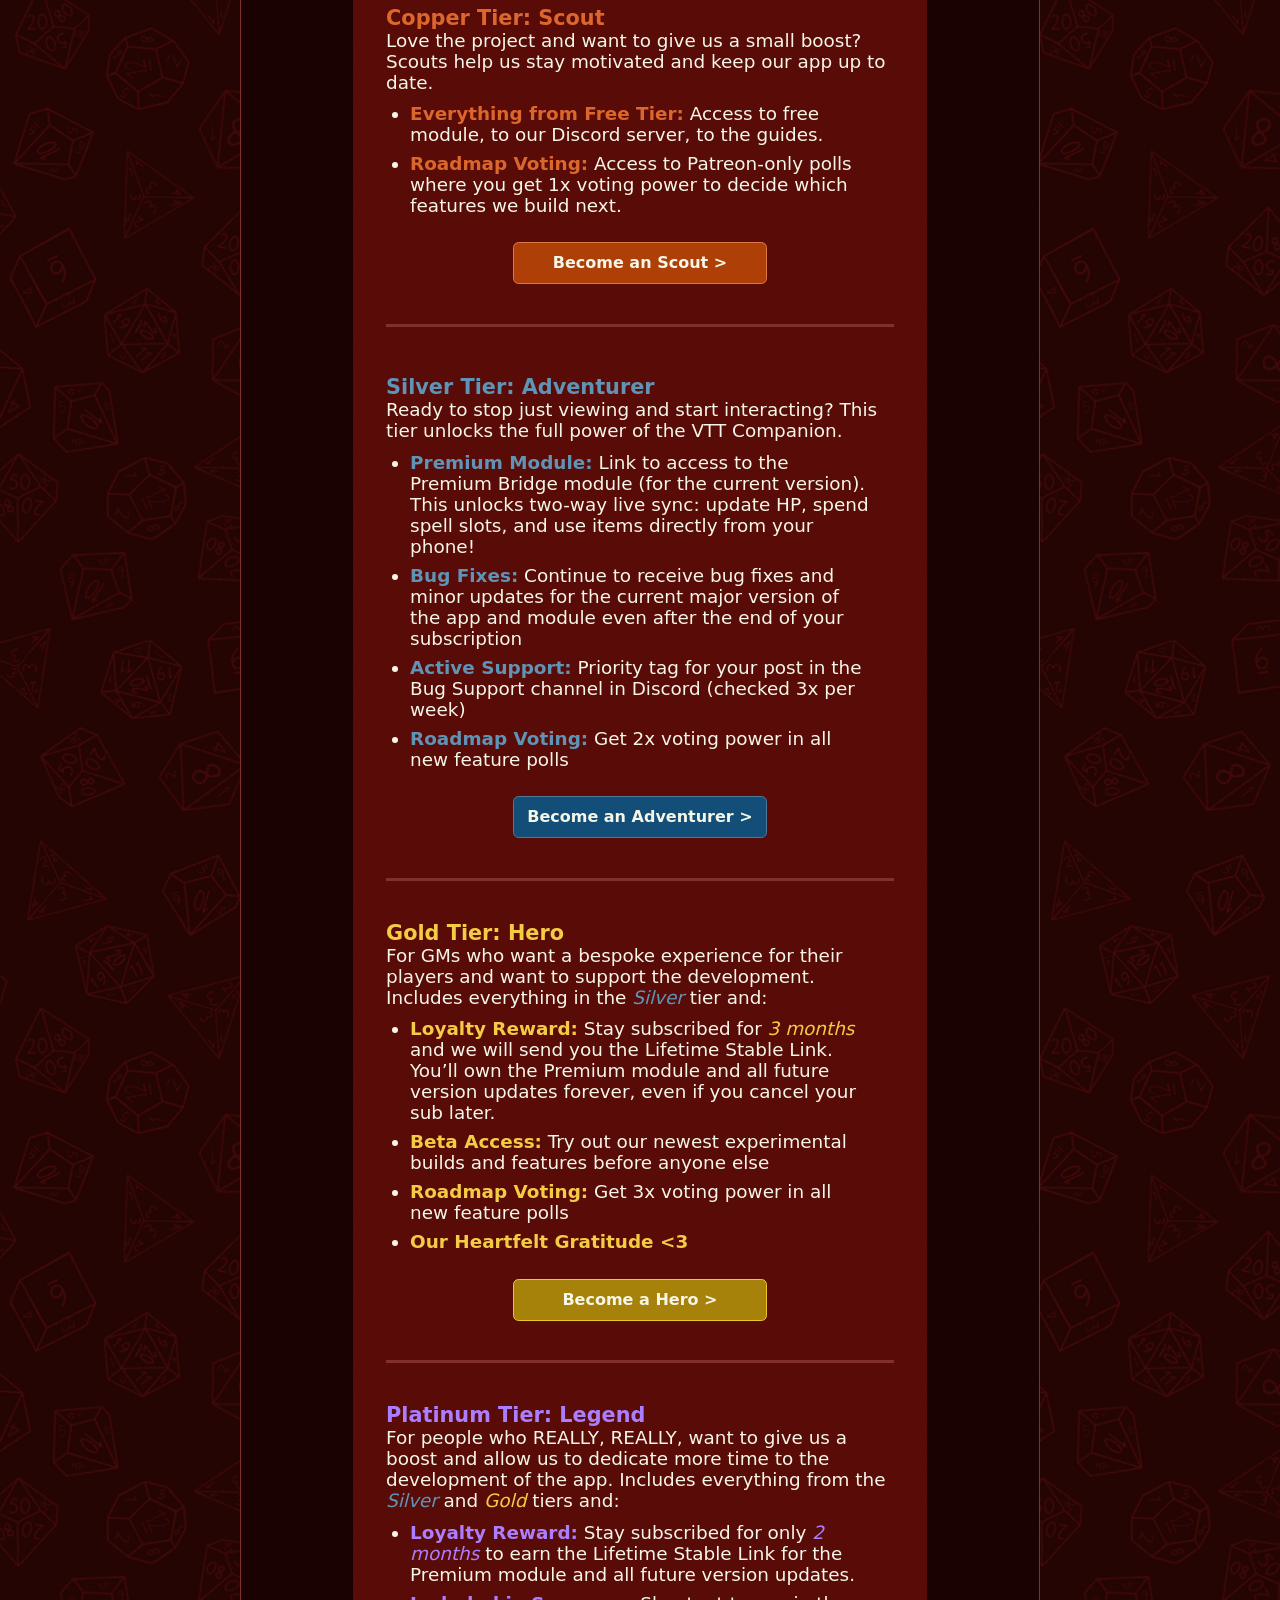
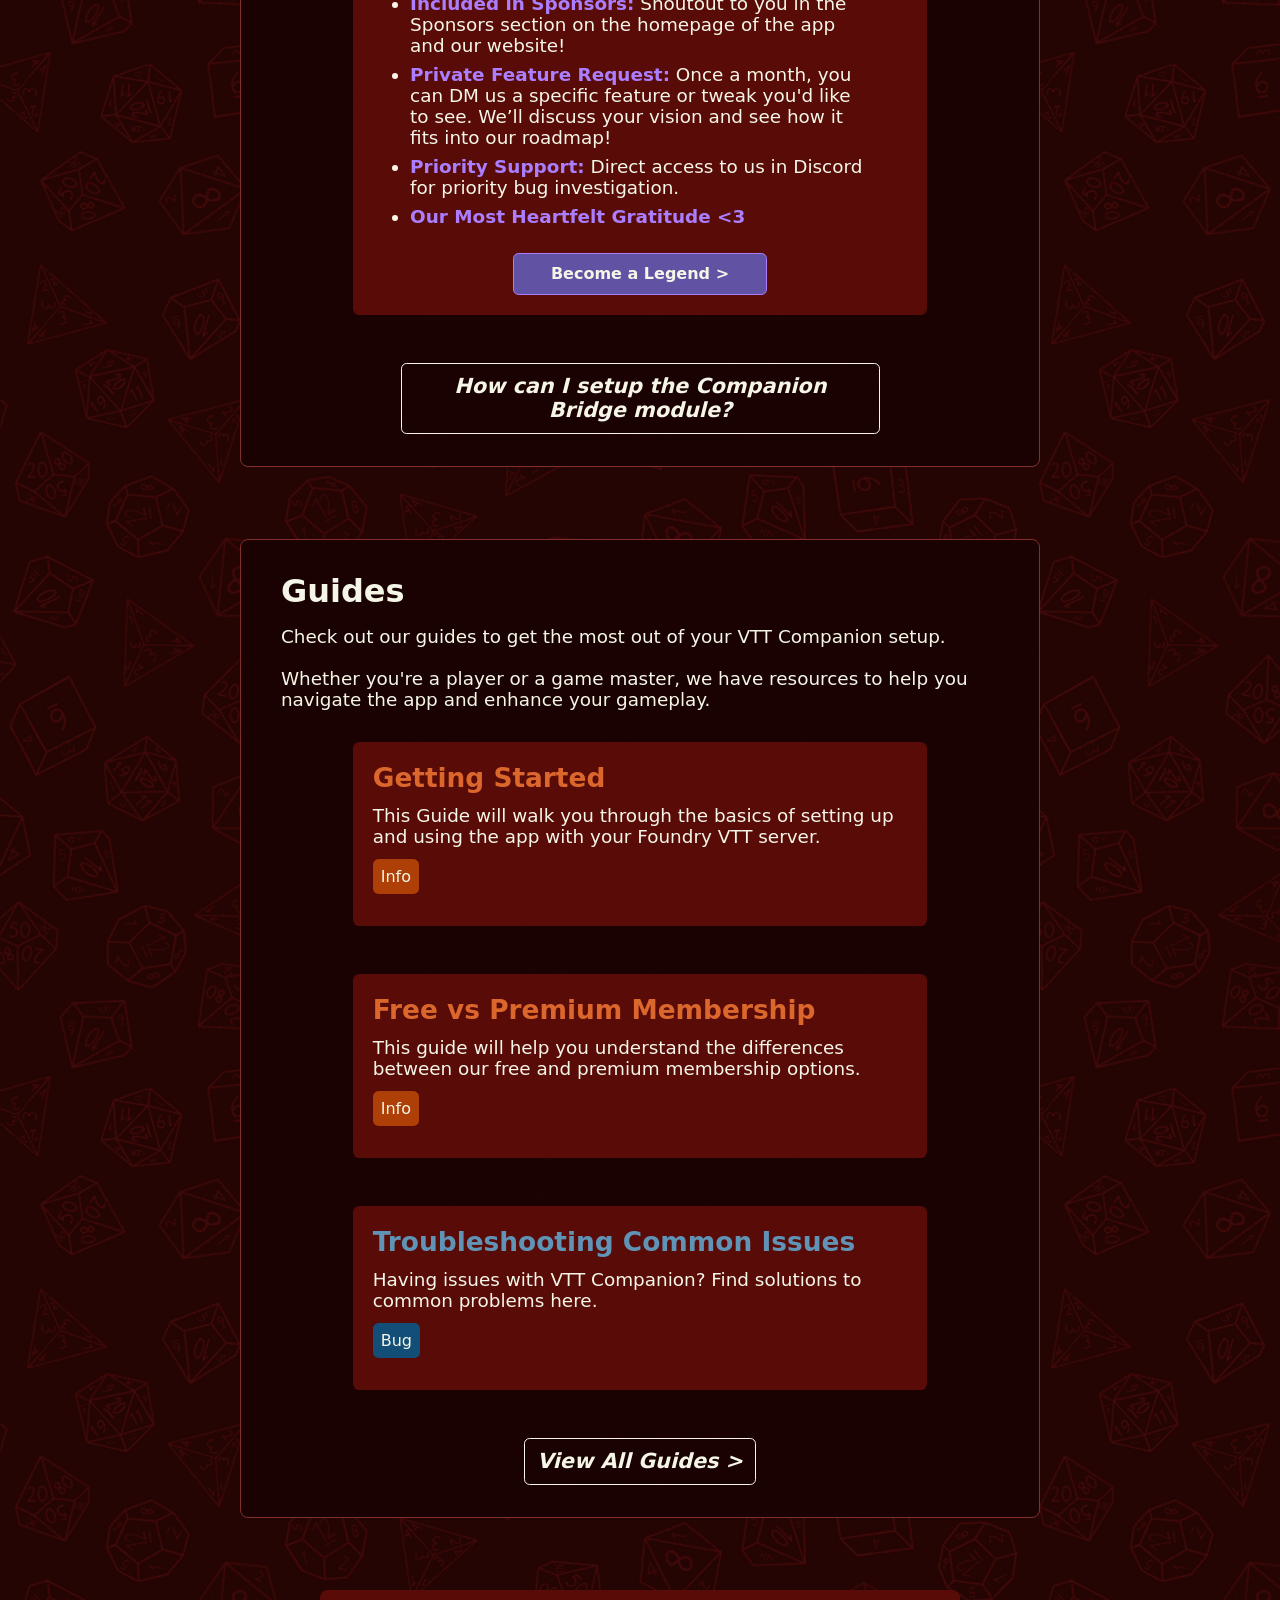
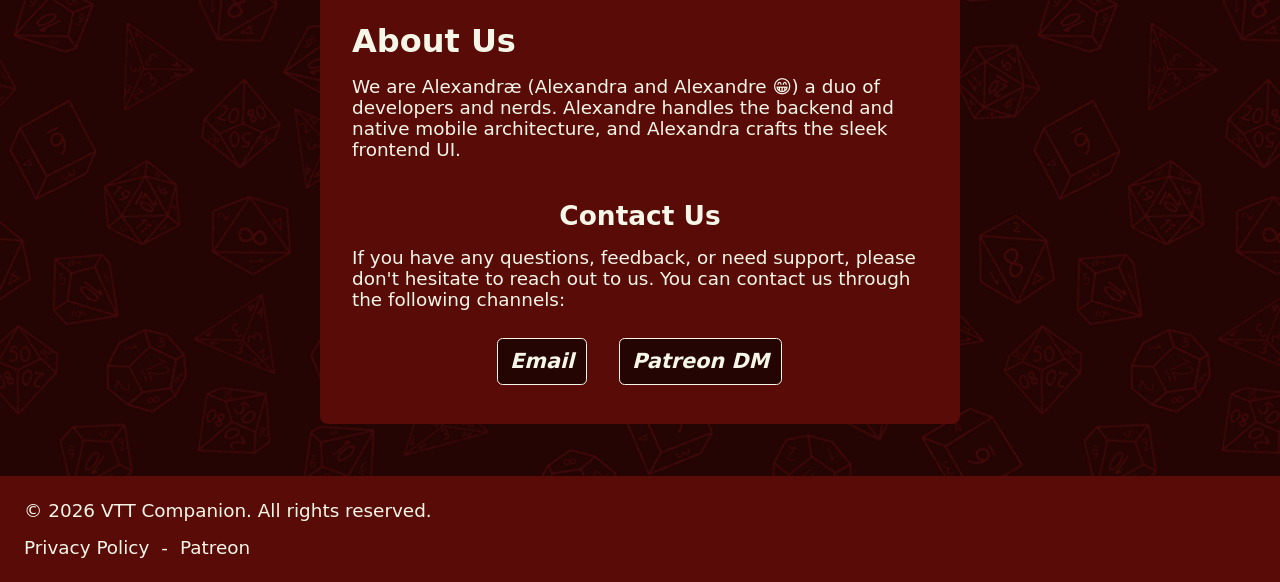
==== commit 467bc09b: "Remove Discord link from contact sections across multiple HTML files. Add link to play store app. Ad" ====
--- a/index.html
+++ b/index.html
@@ -50,11 +50,12 @@
                 <p class="hero-subtitle">
                     A Mobile Companion for D&D5e on Foundry VTT.
                     <br><br>
-                    Whether you're a player looking for an optimized interface to access your character sheets, spells, and items on the go, or a game master seeking a way to clear the table in your in-person games using Foundry VTT, the VTT Companion App has got you covered.
+                    Whether you're a player looking for an optimized interface to access your character sheets, spells, and items on the go, or a game master seeking a way to clear the table in your in-person games using Foundry VTT, the VTT Companion app has got you covered.
+                    <br><br>
+                    Compatible with both iOS and Android devices, and with D&D5e v5.2.x and v5.3.x, on Foundry VTT V13 and V14, Self-Hosted (Local/Cloud), The Forge (Public/Private game), and Molten Hosting.
                 </p>
 
                 <div class="hero-btns">
-                    <!-- <a href="https://discord.gg/g2uDK4szCG" target="_blank" class="a-btn nav-btn">Join Our Discord ></a> -->
                     <a href="https://www.patreon.com/vttcompanionapp" target="_blank" class="a-btn nav-btn">Join Our Patreon ></a>
                 </div>
                 
@@ -98,15 +99,6 @@
                 </div>
             </div>
 
-            <div class="home-sections beta-section">
-                <h3 class="home-section-intro-title">Join the beta testing group</h3>
-                <p>
-                    VTT Companion is currently in the testing phase and available on TestFlight for iOS and through Closed Testing for Android. If you're interested in joining the testing phase, please fill in the form or contact us through our Patreon or email!
-                </p>
-
-                <a href="https://tally.so/r/2EJdXp" target="_blank" class="a-btn btn5 beta-btn">Join The Beta Testing</a>
-            </div>
-
             <a href="#home-use" class="a-btn next-btn">How to use the app?</a>
         </section>
 
@@ -127,9 +119,11 @@
                     <div class="home-section-details-section">
                         <h3 class="home-section-details-section-title title2">VTT Companion App</h3>
                         <p class="tag tag2">Free Access</p>
-                        <p>VTT Companion is available for iOS devices and also soon for Android devices. It gives players a mobile character sheet for checking stats, spells, items, and session actions on the go.</p>
-                        <p><span class="bold">Note:</span> The app is currently available for IOS users and is in the testing phase through Closed Testing for Android. If you're interested in joining the testing phase, please fill in <a href="https://tally.so/r/2EJdXp" target="_blank">the form</a> or contact us through our Patreon or email.</p>
-                        <a href="https://apps.apple.com/be/app/vtt-companion/id6761869201" class="a-btn btn2">Get the iOS App ></a>
+                        <p>VTT Companion is available for both iOS devices and Android devices. It gives players a mobile character sheet for checking stats, spells, items, and session actions on the go.</p>
+                        <div style="display: flex; justify-content: center; gap: 2rem; flex-wrap: wrap; margin-top: 0.5rem;">
+                            <a href="https://apps.apple.com/be/app/vtt-companion/id6761869201" class="a-btn btn2">Get the iOS App ></a>
+                            <a href="https://play.google.com/store/apps/details?id=foundry.companion.app" class="a-btn btn2">Get the Android App ></a>
+                        </div>
                     </div>
                 </div>
             </div>
@@ -178,9 +172,9 @@
                     <div class="home-section-details-section">
                         <h3 class="home-section-details-section-title">Premium Tiers</h3>
                         <p>
-                            These tiers give you access to the premium version of the module, allowing app users to interact with Foundry VTT from their devices!
+                            The Silver Tier and above give you access to the premium version of the module, allowing app users to interact with Foundry VTT from their devices!
                             <br>
-                            They also come with Patreon benefits and allow us to continue developing and improving the app and module :)!
+                            They also all come with Patreon benefits and allow us to continue developing and improving the app and module :)!
                         </p>
 
                         <div class="tiers-section margin-top-minus">
@@ -301,7 +295,6 @@
                 <p>If you have any questions, feedback, or need support, please don't hesitate to reach out to us. You can contact us through the following channels:</p>
                 <div class="contact-btns">
                     <a class="a-btn next-btn" href="mailto:foundrycompanionapp@gmail.com">Email</a>
-                    <!-- <a class="a-btn next-btn" href="https://discord.gg/g2uDK4szCG" target="_blank">Discord</a> -->
                     <a class="a-btn next-btn" href="https://www.patreon.com/vttcompanionapp" target="_blank">Patreon DM</a>
                 </div>
             </div>
